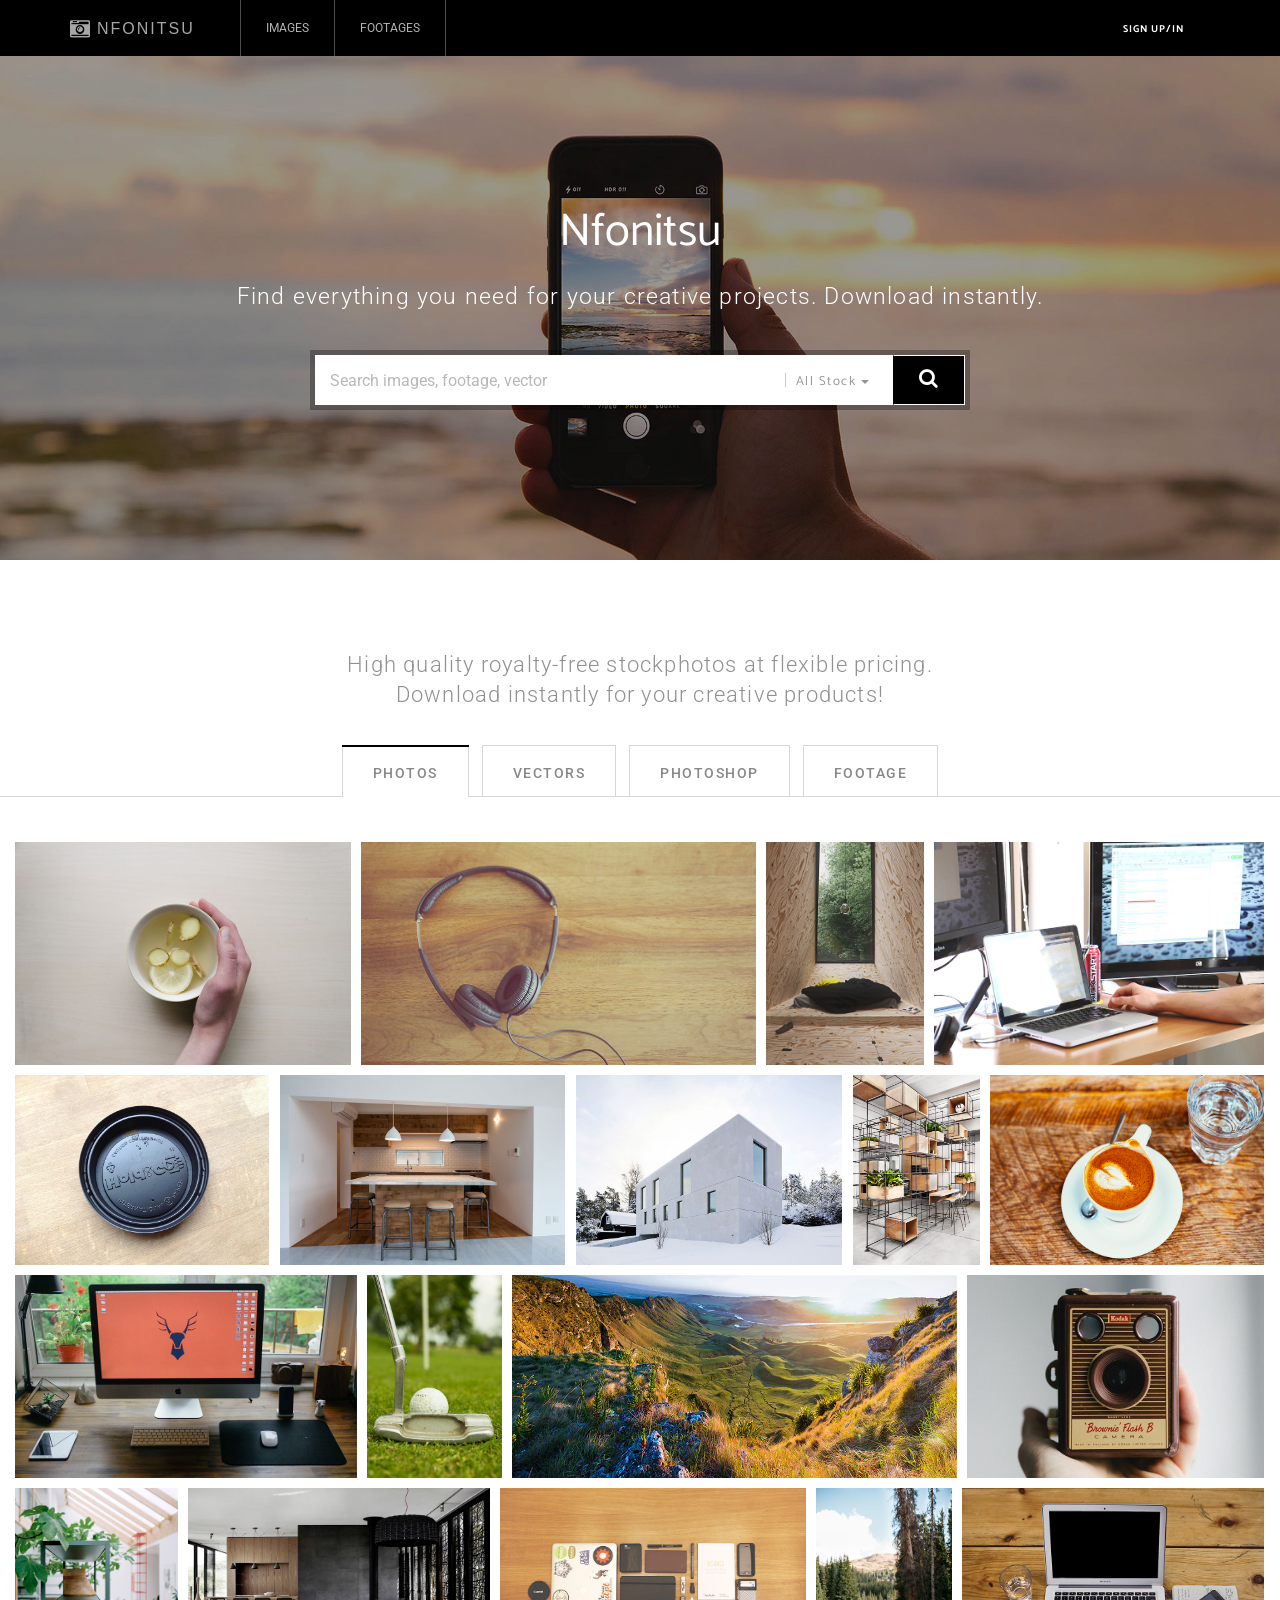
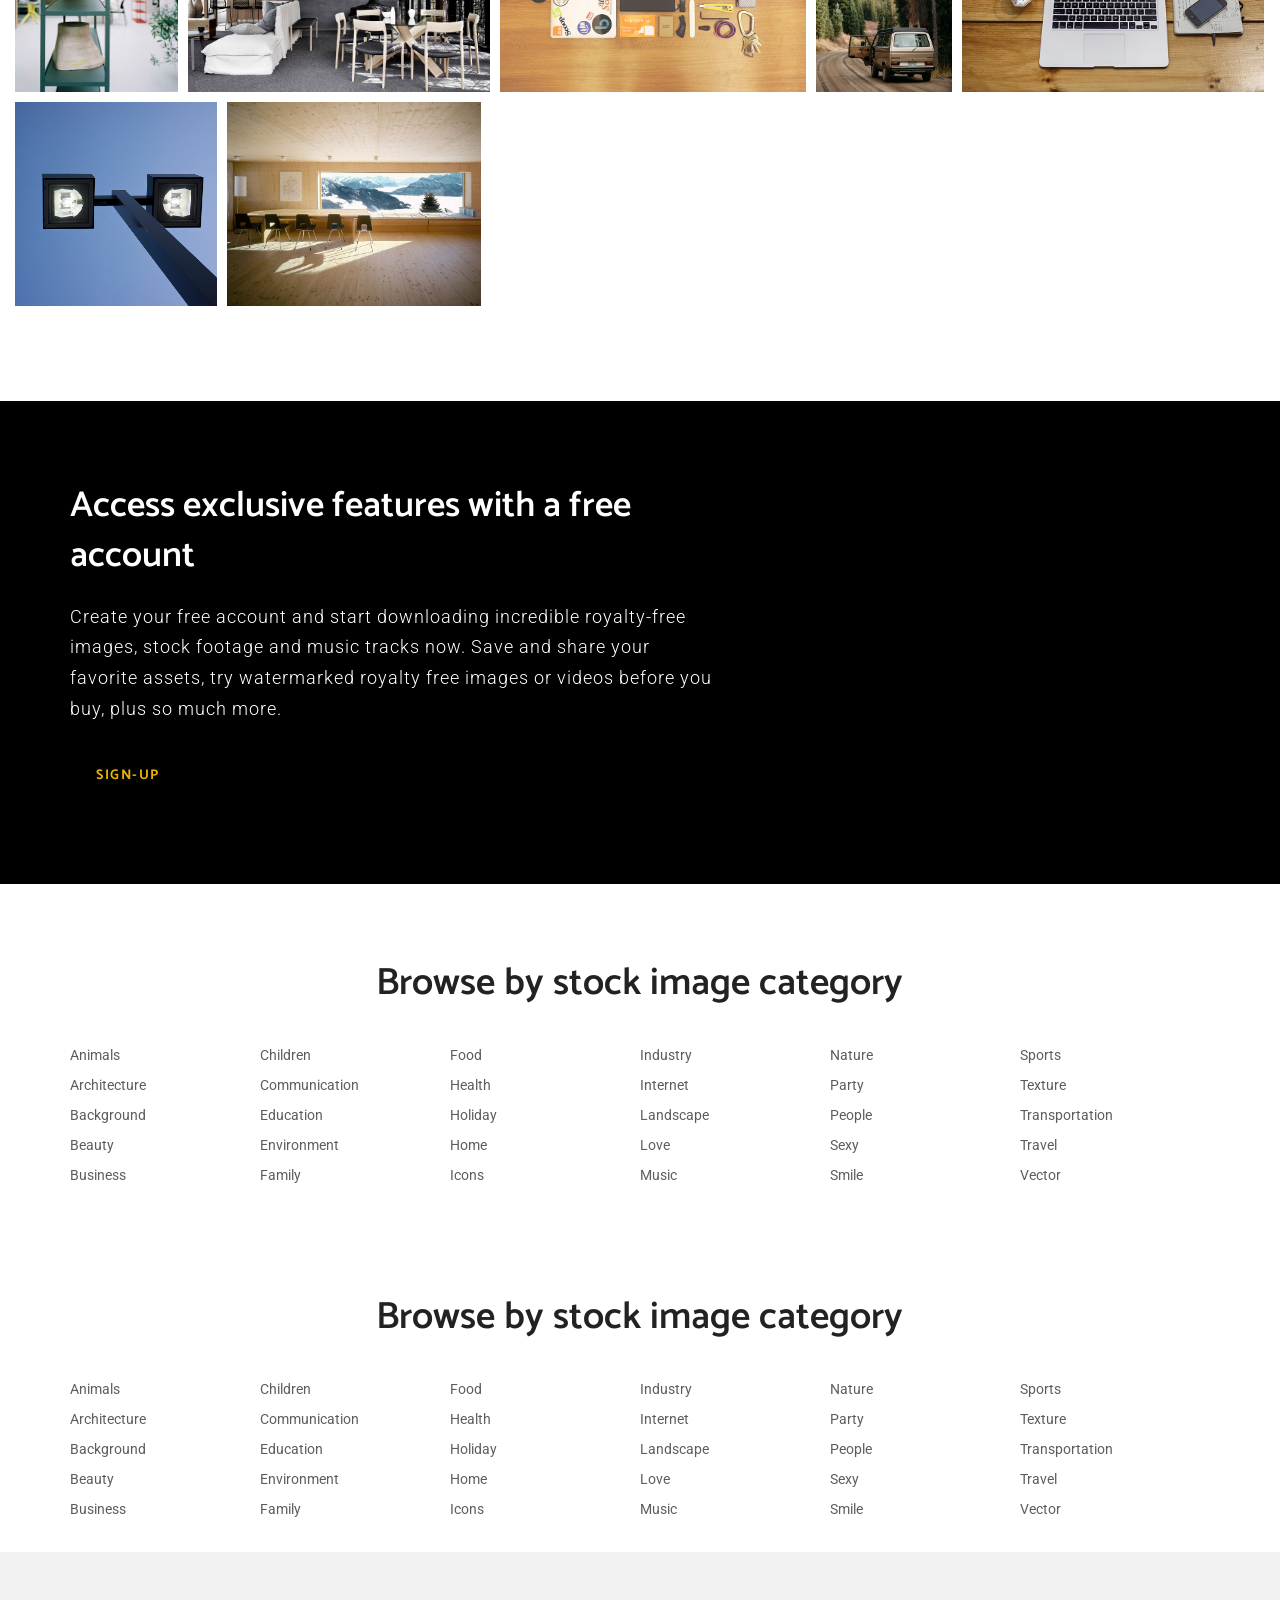
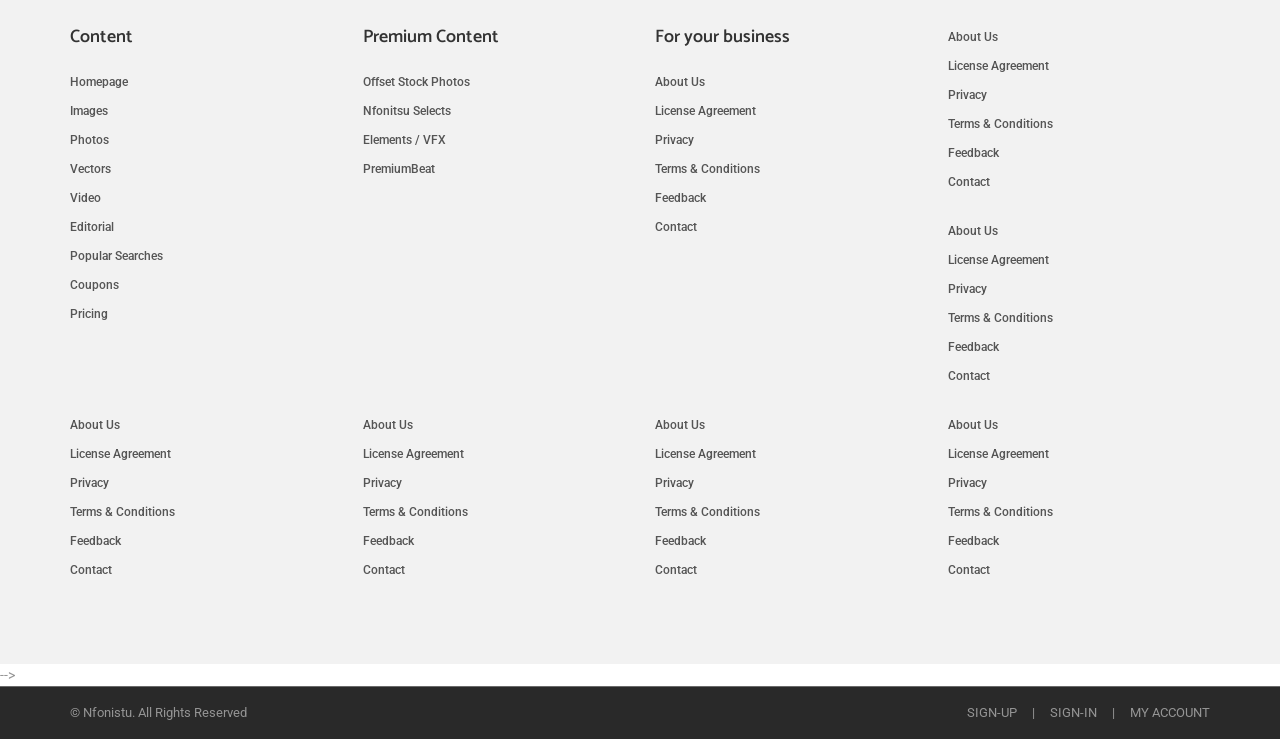
==== index.html @ 2484d57e "First commit" ====
<!DOCTYPE html>
<html lang="en">
  <head>
    <meta charset="utf-8" />
    <meta http-equiv="X-UA-Compatible" content="IE=edge" />
    <meta name="viewport" content="width=device-width, initial-scale=1" />

    <!-- Title Of Site -->
    <title>Nfonitsu</title>
    <meta
      name="description"
      content="HTML Responsive Landing Page Template for Stock Photo Online Based on Twitter Bootstrap 3.x.x"
    />
    <meta
      name="keywords"
      content="microstock, photo, stockphoto, photography, footage, vector, free photo, free image, photostock"
    />
    <meta name="author" content="crenoveative" />
    <meta
      name="viewport"
      content="width=device-width, initial-scale=1, maximum-scale=1"
    />

    <!-- CSS Plugins -->
    <link
      rel="stylesheet"
      type="text/css"
      href="bootstrap/css/bootstrap.min.css"
      media="screen"
    />
    <link href="css/animate.css" rel="stylesheet" />
    <link href="css/main.css" rel="stylesheet" />
    <link href="css/component.css" rel="stylesheet" />

    <!-- CSS Font Icons -->
    <link
      rel="stylesheet"
      href="icons/open-iconic/font/css/open-iconic-bootstrap.css"
    />
    <link rel="stylesheet" href="icons/font-awesome/css/font-awesome.min.css" />
    <link
      rel="stylesheet"
      href="icons/pe-icon-7-stroke/css/pe-icon-7-stroke.css"
    />
    <link rel="stylesheet" href="icons/ionicons/css/ionicons.css" />

    <!-- CSS Custom -->
    <link href="css/style.css" rel="stylesheet" />

    <!-- Add your own style -->
    <link href="css/your-style.css" rel="stylesheet" />
  </head>

  <body>
    <!-- BEGIN # MODAL LOGIN -->
    <div
      class="modal fade modal-login modal-border-transparent"
      id="loginModal"
      tabindex="-1"
      role="dialog"
      aria-hidden="true"
    >
      <div class="modal-dialog">
        <div class="modal-content">
          <button
            type="button"
            class="btn btn-close close"
            data-dismiss="modal"
            aria-label="Close"
          >
            <span class="glyphicon glyphicon-remove" aria-hidden="true"></span>
          </button>

          <div class="clear"></div>

          <!-- Begin # DIV Form -->
          <div id="modal-login-form-wrapper">
            <!-- Begin # Login Form -->
            <form id="login-form">
              <div class="modal-body pb-5">
                <h4>Sign-in</h4>

                <button class="btn btn-facebook btn-block">
                  Sign-in with Facebook
                </button>

                <div class="modal-seperator">
                  <span>or</span>
                </div>

                <div class="form-group">
                  <input
                    id="login_username"
                    class="form-control"
                    placeholder="username"
                    type="text"
                  />
                </div>
                <div class="form-group">
                  <input
                    id="login_password"
                    class="form-control"
                    placeholder="password"
                    type="password"
                  />
                </div>

                <div class="form-group mt-10 mb-10">
                  <div class="row gap-5">
                    <div class="col-xs-6 col-sm-6 col-md-6">
                      <div class="checkbox-block fa-checkbox">
                        <input
                          id="remember_me_checkbox"
                          name="remember_me_checkbox"
                          class="checkbox"
                          value="First Choice"
                          type="checkbox"
                        />
                        <label class="" for="remember_me_checkbox"
                          >remember</label
                        >
                      </div>
                    </div>
                    <div class="col-xs-6 col-sm-6 col-md-6 text-right mt-5">
                      <button
                        id="login_lost_btn"
                        type="button"
                        class="btn btn-link"
                      >
                        forgot pass?
                      </button>
                    </div>
                  </div>
                </div>
              </div>

              <div class="modal-footer">
                <div class="row gap-10">
                  <div class="col-xs-6 col-sm-6 mb-10">
                    <button
                      type="submit"
                      class="btn btn-primary btn-sm btn-block"
                    >
                      Sign-in
                    </button>
                  </div>
                  <div class="col-xs-6 col-sm-6 mb-10">
                    <button
                      type="submit"
                      class="btn btn-main btn-sm btn-block btn-inverse"
                      data-dismiss="modal"
                      aria-label="Close"
                    >
                      Cancel
                    </button>
                  </div>
                </div>
                <div class="text-left">
                  No account?
                  <button
                    id="login_register_btn"
                    type="button"
                    class="btn btn-link"
                  >
                    Register
                  </button>
                </div>
              </div>
            </form>
            <!-- End # Login Form -->

            <!-- Begin | Lost Password Form -->
            <form id="lost-form" style="display: none">
              <div class="modal-body pb-5">
                <h4>Forgot password</h4>

                <div class="form-group">
                  <input
                    id="lost_email"
                    class="form-control"
                    type="text"
                    placeholder="Enter Your Email"
                  />
                </div>

                <div class="text-center mt-10 mb-10">
                  <button
                    id="lost_login_btn"
                    type="button"
                    class="btn btn-link"
                  >
                    Sign-in
                  </button>
                  or
                  <button
                    id="lost_register_btn"
                    type="button"
                    class="btn btn-link"
                  >
                    Register
                  </button>
                </div>
              </div>

              <div class="modal-footer mt-10">
                <div class="row gap-10">
                  <div class="col-xs-6 col-sm-6">
                    <button
                      type="submit"
                      class="btn btn-primary btn-sm btn-block"
                    >
                      Submit
                    </button>
                  </div>
                  <div class="col-xs-6 col-sm-6">
                    <button
                      type="submit"
                      class="btn btn-main btn-sm btn-inverse btn-block"
                      data-dismiss="modal"
                      aria-label="Close"
                    >
                      Cancel
                    </button>
                  </div>
                </div>
              </div>
            </form>
            <!-- End | Lost Password Form -->

            <!-- Begin | Register Form -->
            <form id="register-form" style="display: none">
              <div class="modal-body pb-5">
                <h4>Register</h4>

                <button class="btn btn-facebook btn-block">
                  Register with Facebook
                </button>

                <div class="modal-seperator">
                  <span>or</span>
                </div>

                <div class="form-group">
                  <input
                    id="register_username"
                    class="form-control"
                    type="text"
                    placeholder="Username"
                  />
                </div>

                <div class="form-group">
                  <input
                    id="register_email"
                    class="form-control"
                    type="email"
                    placeholder="Email"
                  />
                </div>

                <div class="form-group">
                  <input
                    id="register_password"
                    class="form-control"
                    type="password"
                    placeholder="Password"
                  />
                </div>

                <div class="form-group">
                  <input
                    id="register_password_confirm"
                    class="form-control"
                    type="password"
                    placeholder="Confirm Password"
                  />
                </div>

                <div class="clear mb-10"></div>
              </div>

              <div class="modal-footer mt-10">
                <div class="row gap-10">
                  <div class="col-xs-6 col-sm-6 mb-10">
                    <button
                      type="submit"
                      class="btn btn-primary btn-sm btn-block"
                    >
                      Register
                    </button>
                  </div>
                  <div class="col-xs-6 col-sm-6 mb-10">
                    <button
                      type="submit"
                      class="btn btn-main btn-sm btn-inverse btn-block"
                      data-dismiss="modal"
                      aria-label="Close"
                    >
                      Cancel
                    </button>
                  </div>
                </div>

                <div class="text-left">
                  Already have account?
                  <button
                    id="register_login_btn"
                    type="button"
                    class="btn btn-link"
                  >
                    Sign-in
                  </button>
                </div>
              </div>
            </form>
            <!-- End | Register Form -->
          </div>
          <!-- End # DIV Form -->
        </div>
      </div>
    </div>
    <!-- END # MODAL LOGIN -->

    <!-- start Container Wrapper -->
    <div class="wrapper container-wrapper">
      <!-- start Header -->
      <header id="header">
        <!-- start Navbar (Menu) -->
        <nav
          class="navbar navbar-default navbar-fixed-top navbar-sticky-function"
        >
          <div class="container">
            <div class="navbar-header">
              <a class="navbar-brand" href="index.html"
                ><i class="fa fa-camera-retro"></i> NFONITSU</a
              >
            </div>

            <div
              id="navbar"
              class="collapse navbar-collapse navbar-arrow pull-left"
            >
              <ul class="nav navbar-nav" id="responsive-menu">
                <li>
								<a href="index.html">Images</a>
								<ul style="display: none;">
									<li><a href="#">Images Home</a></li>
									<li><a href="#">Curated Images</a></li>
									<li><a href="#">Photos</a></li>
									<li><a href="#">Vectors</a></li>
									<li><a href="#">Offset Images</a></li>
									<li><a href="#">Categories</a></li>
								</ul>
							</li>
                <li>
								<a href="#">Footages</a>
								<ul style="display: none;">
									<li><a href="#">Footages Home</a></li>
									<li><a href="#">Curated collections</a></li>
									<li><a href="#">Nfonitsu Select</a></li>
									<li><a href="#">Nfonitsu Elements</a></li>
									<li><a href="#">Categories</a></li>
								</ul>
							</li>
              
      
                
              </ul>
            </div>
            <!--/.nav-collapse -->

            <div class="pull-right">
              <div class="navbar-mini">
                <ul class="clearfix">
                  <li class="dropdown visible-xs">
                    <a
                      id="currncy-language-dropdown"
                      class="dropdown-toggle"
                      data-toggle="dropdown"
                      role="button"
                      aria-haspopup="true"
                      aria-expanded="false"
                    >
                      <i class="fa fa-cog"></i>
                    </a>
                    <ul
                      class="dropdown-menu"
                      aria-labelledby="language-dropdown"
                    >
                      <li>
                        <a href="#"><i class="ion-social-usd"></i> Dollar</a>
                      </li>
                      <li>
                        <a href="#"><i class="ion-social-euro"></i> Europe</a>
                      </li>
                      <li>
                        <a href="#"><i class="ion-social-yen"></i> Yen</a>
                      </li>
                      <li class="divider"></li>
                      <li><a href="#">English</a></li>
                      <li><a href="#">France</a></li>
                      <li><a href="#">Japanese</a></li>
                    </ul>
                  </li>
                  <li class="user-action">
                    <a data-toggle="modal" href="#loginModal" class="btn"
                      >Sign up/in</a
                    >
                  </li>
                </ul>
              </div>
            </div>
          </div>

          <div id="slicknav-mobile"></div>
        </nav>
        <!-- end Navbar (Menu) -->
      </header>
      <!-- end Header -->

      <!-- start Main Wrapper -->
      <div class="main-wrapper">
        <!-- start hero-header -->
        <div
          class="hero"
          style="background-image: url('images/hero-header/01.jpg')"
        >
          <div class="container">
            <div class="row gap-0">
              <div class="col-md-10 col-md-offset-1">
                <div class="section-title-special">
                  <h1>Nfonitsu</h1>
                  <p class="p-title">
                    Find everything you need for your creative projects.
                    Download instantly.
                  </p>
                </div>
              </div>

              <div class="col-md-8 col-md-offset-2">
                <div class="input-group-search-form-wrapper size-lg">
                  <div class="input-group bg-change-focus-addclass">
                    <input
                      type="text"
                      class="form-control"
                      placeholder="Search images, footage, vector"
                    />

                    <div class="input-group-btn dropdown-select">
                      <div class="dropdown dropdown-select">
                        <button
                          class="btn dropdown-toggle"
                          type="button"
                          id="mainSearchDropdown"
                          data-toggle="dropdown"
                          aria-expanded="true"
                        >
                          All Stock
                          <span class="caret"></span>
                        </button>
                        <ul
                          class="dropdown-menu"
                          role="menu"
                          aria-labelledby="mainSearchDropdown"
                        >
                          <li role="presentation">
                            <a
                              role="menuitem"
                              tabindex="-1"
                              href="javascript:void(0)"
                              >All Stock</a
                            >
                          </li>
                          <li role="presentation">
                            <a
                              role="menuitem"
                              tabindex="-1"
                              href="javascript:void(0)"
                              >Photos</a
                            >
                          </li>
                          <li role="presentation">
                            <a
                              role="menuitem"
                              tabindex="-1"
                              href="javascript:void(0)"
                              >Illustrations</a
                            >
                          </li>
                          <li role="presentation">
                            <a
                              role="menuitem"
                              tabindex="-1"
                              href="javascript:void(0)"
                              >Vector</a
                            >
                          </li>
                          <li role="presentation">
                            <a
                              role="menuitem"
                              tabindex="-1"
                              href="javascript:void(0)"
                              >Photoshop</a
                            >
                          </li>
                          <li role="presentation">
                            <a
                              role="menuitem"
                              tabindex="-1"
                              href="javascript:void(0)"
                              >Footage</a
                            >
                          </li>
                          <li role="presentation">
                            <a
                              role="menuitem"
                              tabindex="-1"
                              href="javascript:void(0)"
                              >Contributor</a
                            >
                          </li>
                        </ul>
                      </div>
                    </div>
                    <!-- /btn-group -->

                    <div class="input-group-btn hidden-xss">
                      <button class="btn btn-primary">
                        <i class="fa fa-search"></i>
                      </button>
                    </div>
                  </div>
                  <!-- /input-group -->

                  <button class="btn btn-primary btn-block bt visible-xss">
                    Search Image
                  </button>
                </div>
              </div>
            </div>
          </div>
        </div>
        <!-- end hero-header -->

        <div class="content-wrapper">
          <div class="section">
            <div class="container">
              <div class="row gap-">
                <div class="col-md-10 col-md-offset-1">
                  <div class="section-title-special mb-30">
                    <p>
                      High quality royalty-free stockphotos at flexible
                      pricing.<br />Download instantly for your creative
                      products!
                    </p>
                  </div>
                </div>
              </div>
            </div>

            <div class="tab-style-02-wrapper">
              <ul class="tab-nav">
                <li class="active">
                  <a href="#stock-tab-01" data-toggle="tab">Photos</a>
                </li>
                <li><a href="#stock-tab-02" data-toggle="tab">Vectors</a></li>
                <li><a href="#stock-tab-03" data-toggle="tab">Photoshop</a></li>
                <li><a href="#stock-tab-04" data-toggle="tab">Footage</a></li>
              </ul>

              <div class="clear"></div>

              <div class="tab-content">
                <div class="tab-pane fade in active" id="stock-tab-01">
                  <div class="container-full">
                    <div class="flex-images flex-image category-item-wrapper">
                      <div class="item" data-w="800" data-h="530">
                        <a href="#">
                          <img src="images/grid/01.jpg" alt="image" />
                        </a>
                        <div class="category-item-caption">
                          <div class="row gap-0">
                            <div class="col-xs-4 col-sm-4">
                              <a
                                href="#"
                                data-toggle="tooltip"
                                data-placement="top"
                                title="Purchase"
                                ><i class="fa fa-shopping-cart"></i
                              ></a>
                            </div>
                            <div class="col-xs-4 col-sm-4">
                              <a
                                href="#"
                                data-toggle="tooltip"
                                data-placement="top"
                                title="Preview"
                                ><i class="fa fa-download"></i
                              ></a>
                            </div>
                            <div class="col-xs-4 col-sm-4">
                              <a
                                href="#"
                                data-toggle="tooltip"
                                data-placement="top"
                                title="Find similar"
                                ><i class="fa fa-search"></i
                              ></a>
                            </div>
                          </div>
                        </div>
                      </div>
                      <div class="item" data-w="800" data-h="451">
                        <a href="#">
                          <img src="images/grid/02.jpg" alt="image" />
                        </a>
                        <div class="category-item-caption">
                          <div class="row gap-0">
                            <div class="col-xs-4 col-sm-4">
                              <a
                                href="#"
                                data-toggle="tooltip"
                                data-placement="top"
                                title="Purchase"
                                ><i class="fa fa-shopping-cart"></i
                              ></a>
                            </div>
                            <div class="col-xs-4 col-sm-4">
                              <a
                                href="#"
                                data-toggle="tooltip"
                                data-placement="top"
                                title="Preview"
                                ><i class="fa fa-download"></i
                              ></a>
                            </div>
                            <div class="col-xs-4 col-sm-4">
                              <a
                                href="#"
                                data-toggle="tooltip"
                                data-placement="top"
                                title="Find similar"
                                ><i class="fa fa-search"></i
                              ></a>
                            </div>
                          </div>
                        </div>
                      </div>
                      <div class="item" data-w="800" data-h="1131">
                        <a href="#">
                          <img src="images/grid/03.jpg" alt="image" />
                        </a>
                        <div class="category-item-caption">
                          <div class="row gap-0">
                            <div class="col-xs-4 col-sm-4">
                              <a
                                href="#"
                                data-toggle="tooltip"
                                data-placement="top"
                                title="Purchase"
                                ><i class="fa fa-shopping-cart"></i
                              ></a>
                            </div>
                            <div class="col-xs-4 col-sm-4">
                              <a
                                href="#"
                                data-toggle="tooltip"
                                data-placement="top"
                                title="Preview"
                                ><i class="fa fa-download"></i
                              ></a>
                            </div>
                            <div class="col-xs-4 col-sm-4">
                              <a
                                href="#"
                                data-toggle="tooltip"
                                data-placement="top"
                                title="Find similar"
                                ><i class="fa fa-search"></i
                              ></a>
                            </div>
                          </div>
                        </div>
                      </div>
                      <div class="item" data-w="800" data-h="533">
                        <a href="#">
                          <img src="images/grid/04.jpg" alt="image" />
                        </a>
                        <div class="category-item-caption">
                          <div class="row gap-0">
                            <div class="col-xs-4 col-sm-4">
                              <a
                                href="#"
                                data-toggle="tooltip"
                                data-placement="top"
                                title="Purchase"
                                ><i class="fa fa-shopping-cart"></i
                              ></a>
                            </div>
                            <div class="col-xs-4 col-sm-4">
                              <a
                                href="#"
                                data-toggle="tooltip"
                                data-placement="top"
                                title="Preview"
                                ><i class="fa fa-download"></i
                              ></a>
                            </div>
                            <div class="col-xs-4 col-sm-4">
                              <a
                                href="#"
                                data-toggle="tooltip"
                                data-placement="top"
                                title="Find similar"
                                ><i class="fa fa-search"></i
                              ></a>
                            </div>
                          </div>
                        </div>
                      </div>
                      <div class="item" data-w="800" data-h="598">
                        <a href="#">
                          <img src="images/grid/05.jpg" alt="image" />
                        </a>
                        <div class="category-item-caption">
                          <div class="row gap-0">
                            <div class="col-xs-4 col-sm-4">
                              <a
                                href="#"
                                data-toggle="tooltip"
                                data-placement="top"
                                title="Purchase"
                                ><i class="fa fa-shopping-cart"></i
                              ></a>
                            </div>
                            <div class="col-xs-4 col-sm-4">
                              <a
                                href="#"
                                data-toggle="tooltip"
                                data-placement="top"
                                title="Preview"
                                ><i class="fa fa-download"></i
                              ></a>
                            </div>
                            <div class="col-xs-4 col-sm-4">
                              <a
                                href="#"
                                data-toggle="tooltip"
                                data-placement="top"
                                title="Find similar"
                                ><i class="fa fa-search"></i
                              ></a>
                            </div>
                          </div>
                        </div>
                      </div>
                      <div class="item" data-w="800" data-h="533">
                        <a href="#">
                          <img src="images/grid/06.jpg" alt="image" />
                        </a>
                        <div class="category-item-caption">
                          <div class="row gap-0">
                            <div class="col-xs-4 col-sm-4">
                              <a
                                href="#"
                                data-toggle="tooltip"
                                data-placement="top"
                                title="Purchase"
                                ><i class="fa fa-shopping-cart"></i
                              ></a>
                            </div>
                            <div class="col-xs-4 col-sm-4">
                              <a
                                href="#"
                                data-toggle="tooltip"
                                data-placement="top"
                                title="Preview"
                                ><i class="fa fa-download"></i
                              ></a>
                            </div>
                            <div class="col-xs-4 col-sm-4">
                              <a
                                href="#"
                                data-toggle="tooltip"
                                data-placement="top"
                                title="Find similar"
                                ><i class="fa fa-search"></i
                              ></a>
                            </div>
                          </div>
                        </div>
                      </div>
                      <div class="item" data-w="800" data-h="571">
                        <a href="#">
                          <img src="images/grid/07.jpg" alt="image" />
                        </a>
                        <div class="category-item-caption">
                          <div class="row gap-0">
                            <div class="col-xs-4 col-sm-4">
                              <a
                                href="#"
                                data-toggle="tooltip"
                                data-placement="top"
                                title="Purchase"
                                ><i class="fa fa-shopping-cart"></i
                              ></a>
                            </div>
                            <div class="col-xs-4 col-sm-4">
                              <a
                                href="#"
                                data-toggle="tooltip"
                                data-placement="top"
                                title="Preview"
                                ><i class="fa fa-download"></i
                              ></a>
                            </div>
                            <div class="col-xs-4 col-sm-4">
                              <a
                                href="#"
                                data-toggle="tooltip"
                                data-placement="top"
                                title="Find similar"
                                ><i class="fa fa-search"></i
                              ></a>
                            </div>
                          </div>
                        </div>
                      </div>
                      <div class="item" data-w="468" data-h="701">
                        <a href="#">
                          <img src="images/grid/08.jpg" alt="image" />
                        </a>
                        <div class="category-item-caption">
                          <div class="row gap-0">
                            <div class="col-xs-4 col-sm-4">
                              <a
                                href="#"
                                data-toggle="tooltip"
                                data-placement="top"
                                title="Purchase"
                                ><i class="fa fa-shopping-cart"></i
                              ></a>
                            </div>
                            <div class="col-xs-4 col-sm-4">
                              <a
                                href="#"
                                data-toggle="tooltip"
                                data-placement="top"
                                title="Preview"
                                ><i class="fa fa-download"></i
                              ></a>
                            </div>
                            <div class="col-xs-4 col-sm-4">
                              <a
                                href="#"
                                data-toggle="tooltip"
                                data-placement="top"
                                title="Find similar"
                                ><i class="fa fa-search"></i
                              ></a>
                            </div>
                          </div>
                        </div>
                      </div>
                      <div class="item" data-w="800" data-h="530">
                        <a href="#">
                          <img src="images/grid/09.jpg" alt="image" />
                        </a>
                        <div class="category-item-caption">
                          <div class="row gap-0">
                            <div class="col-xs-4 col-sm-4">
                              <a
                                href="#"
                                data-toggle="tooltip"
                                data-placement="top"
                                title="Purchase"
                                ><i class="fa fa-shopping-cart"></i
                              ></a>
                            </div>
                            <div class="col-xs-4 col-sm-4">
                              <a
                                href="#"
                                data-toggle="tooltip"
                                data-placement="top"
                                title="Preview"
                                ><i class="fa fa-download"></i
                              ></a>
                            </div>
                            <div class="col-xs-4 col-sm-4">
                              <a
                                href="#"
                                data-toggle="tooltip"
                                data-placement="top"
                                title="Find similar"
                                ><i class="fa fa-search"></i
                              ></a>
                            </div>
                          </div>
                        </div>
                      </div>
                      <div class="item" data-w="800" data-h="474">
                        <a href="#">
                          <img src="images/grid/10.jpg" alt="image" />
                        </a>
                        <div class="category-item-caption">
                          <div class="row gap-0">
                            <div class="col-xs-4 col-sm-4">
                              <a
                                href="#"
                                data-toggle="tooltip"
                                data-placement="top"
                                title="Purchase"
                                ><i class="fa fa-shopping-cart"></i
                              ></a>
                            </div>
                            <div class="col-xs-4 col-sm-4">
                              <a
                                href="#"
                                data-toggle="tooltip"
                                data-placement="top"
                                title="Preview"
                                ><i class="fa fa-download"></i
                              ></a>
                            </div>
                            <div class="col-xs-4 col-sm-4">
                              <a
                                href="#"
                                data-toggle="tooltip"
                                data-placement="top"
                                title="Find similar"
                                ><i class="fa fa-search"></i
                              ></a>
                            </div>
                          </div>
                        </div>
                      </div>
                      <div class="item" data-w="800" data-h="1202">
                        <a href="#">
                          <img src="images/grid/11.jpg" alt="image" />
                        </a>
                        <div class="category-item-caption">
                          <div class="row gap-0">
                            <div class="col-xs-4 col-sm-4">
                              <a
                                href="#"
                                data-toggle="tooltip"
                                data-placement="top"
                                title="Purchase"
                                ><i class="fa fa-shopping-cart"></i
                              ></a>
                            </div>
                            <div class="col-xs-4 col-sm-4">
                              <a
                                href="#"
                                data-toggle="tooltip"
                                data-placement="top"
                                title="Preview"
                                ><i class="fa fa-download"></i
                              ></a>
                            </div>
                            <div class="col-xs-4 col-sm-4">
                              <a
                                href="#"
                                data-toggle="tooltip"
                                data-placement="top"
                                title="Find similar"
                                ><i class="fa fa-search"></i
                              ></a>
                            </div>
                          </div>
                        </div>
                      </div>
                      <div class="item" data-w="800" data-h="364">
                        <a href="#">
                          <img src="images/grid/12.jpg" alt="image" />
                        </a>
                        <div class="category-item-caption">
                          <div class="row gap-0">
                            <div class="col-xs-4 col-sm-4">
                              <a
                                href="#"
                                data-toggle="tooltip"
                                data-placement="top"
                                title="Purchase"
                                ><i class="fa fa-shopping-cart"></i
                              ></a>
                            </div>
                            <div class="col-xs-4 col-sm-4">
                              <a
                                href="#"
                                data-toggle="tooltip"
                                data-placement="top"
                                title="Preview"
                                ><i class="fa fa-download"></i
                              ></a>
                            </div>
                            <div class="col-xs-4 col-sm-4">
                              <a
                                href="#"
                                data-toggle="tooltip"
                                data-placement="top"
                                title="Find similar"
                                ><i class="fa fa-search"></i
                              ></a>
                            </div>
                          </div>
                        </div>
                      </div>
                      <div class="item" data-w="800" data-h="533">
                        <a href="#">
                          <img src="images/grid/13.jpg" alt="image" />
                        </a>
                        <div class="category-item-caption">
                          <div class="row gap-0">
                            <div class="col-xs-4 col-sm-4">
                              <a
                                href="#"
                                data-toggle="tooltip"
                                data-placement="top"
                                title="Purchase"
                                ><i class="fa fa-shopping-cart"></i
                              ></a>
                            </div>
                            <div class="col-xs-4 col-sm-4">
                              <a
                                href="#"
                                data-toggle="tooltip"
                                data-placement="top"
                                title="Preview"
                                ><i class="fa fa-download"></i
                              ></a>
                            </div>
                            <div class="col-xs-4 col-sm-4">
                              <a
                                href="#"
                                data-toggle="tooltip"
                                data-placement="top"
                                title="Find similar"
                                ><i class="fa fa-search"></i
                              ></a>
                            </div>
                          </div>
                        </div>
                      </div>
                      <div class="item" data-w="800" data-h="1000">
                        <a href="#">
                          <img src="images/grid/14.jpg" alt="image" />
                        </a>
                        <div class="category-item-caption">
                          <div class="row gap-0">
                            <div class="col-xs-4 col-sm-4">
                              <a
                                href="#"
                                data-toggle="tooltip"
                                data-placement="top"
                                title="Purchase"
                                ><i class="fa fa-shopping-cart"></i
                              ></a>
                            </div>
                            <div class="col-xs-4 col-sm-4">
                              <a
                                href="#"
                                data-toggle="tooltip"
                                data-placement="top"
                                title="Preview"
                                ><i class="fa fa-download"></i
                              ></a>
                            </div>
                            <div class="col-xs-4 col-sm-4">
                              <a
                                href="#"
                                data-toggle="tooltip"
                                data-placement="top"
                                title="Find similar"
                                ><i class="fa fa-search"></i
                              ></a>
                            </div>
                          </div>
                        </div>
                      </div>
                      <div class="item" data-w="800" data-h="539">
                        <a href="#">
                          <img src="images/grid/15.jpg" alt="image" />
                        </a>
                        <div class="category-item-caption">
                          <div class="row gap-0">
                            <div class="col-xs-4 col-sm-4">
                              <a
                                href="#"
                                data-toggle="tooltip"
                                data-placement="top"
                                title="Purchase"
                                ><i class="fa fa-shopping-cart"></i
                              ></a>
                            </div>
                            <div class="col-xs-4 col-sm-4">
                              <a
                                href="#"
                                data-toggle="tooltip"
                                data-placement="top"
                                title="Preview"
                                ><i class="fa fa-download"></i
                              ></a>
                            </div>
                            <div class="col-xs-4 col-sm-4">
                              <a
                                href="#"
                                data-toggle="tooltip"
                                data-placement="top"
                                title="Find similar"
                                ><i class="fa fa-search"></i
                              ></a>
                            </div>
                          </div>
                        </div>
                      </div>
                      <div class="item" data-w="800" data-h="533">
                        <a href="#">
                          <img src="images/grid/16.jpg" alt="image" />
                        </a>
                        <div class="category-item-caption">
                          <div class="row gap-0">
                            <div class="col-xs-4 col-sm-4">
                              <a
                                href="#"
                                data-toggle="tooltip"
                                data-placement="top"
                                title="Purchase"
                                ><i class="fa fa-shopping-cart"></i
                              ></a>
                            </div>
                            <div class="col-xs-4 col-sm-4">
                              <a
                                href="#"
                                data-toggle="tooltip"
                                data-placement="top"
                                title="Preview"
                                ><i class="fa fa-download"></i
                              ></a>
                            </div>
                            <div class="col-xs-4 col-sm-4">
                              <a
                                href="#"
                                data-toggle="tooltip"
                                data-placement="top"
                                title="Find similar"
                                ><i class="fa fa-search"></i
                              ></a>
                            </div>
                          </div>
                        </div>
                      </div>
                      <div class="item" data-w="800" data-h="1200">
                        <a href="#">
                          <img src="images/grid/17.jpg" alt="image" />
                        </a>
                        <div class="category-item-caption">
                          <div class="row gap-0">
                            <div class="col-xs-4 col-sm-4">
                              <a
                                href="#"
                                data-toggle="tooltip"
                                data-placement="top"
                                title="Purchase"
                                ><i class="fa fa-shopping-cart"></i
                              ></a>
                            </div>
                            <div class="col-xs-4 col-sm-4">
                              <a
                                href="#"
                                data-toggle="tooltip"
                                data-placement="top"
                                title="Preview"
                                ><i class="fa fa-download"></i
                              ></a>
                            </div>
                            <div class="col-xs-4 col-sm-4">
                              <a
                                href="#"
                                data-toggle="tooltip"
                                data-placement="top"
                                title="Find similar"
                                ><i class="fa fa-search"></i
                              ></a>
                            </div>
                          </div>
                        </div>
                      </div>
                      <div class="item" data-w="800" data-h="523">
                        <a href="#">
                          <img src="images/grid/18.jpg" alt="image" />
                        </a>
                        <div class="category-item-caption">
                          <div class="row gap-0">
                            <div class="col-xs-4 col-sm-4">
                              <a
                                href="#"
                                data-toggle="tooltip"
                                data-placement="top"
                                title="Purchase"
                                ><i class="fa fa-shopping-cart"></i
                              ></a>
                            </div>
                            <div class="col-xs-4 col-sm-4">
                              <a
                                href="#"
                                data-toggle="tooltip"
                                data-placement="top"
                                title="Preview"
                                ><i class="fa fa-download"></i
                              ></a>
                            </div>
                            <div class="col-xs-4 col-sm-4">
                              <a
                                href="#"
                                data-toggle="tooltip"
                                data-placement="top"
                                title="Find similar"
                                ><i class="fa fa-search"></i
                              ></a>
                            </div>
                          </div>
                        </div>
                      </div>
                      <div class="item" data-w="800" data-h="802">
                        <a href="#">
                          <img src="images/grid/19.jpg" alt="image" />
                        </a>
                        <div class="category-item-caption">
                          <div class="row gap-0">
                            <div class="col-xs-4 col-sm-4">
                              <a
                                href="#"
                                data-toggle="tooltip"
                                data-placement="top"
                                title="Purchase"
                                ><i class="fa fa-shopping-cart"></i
                              ></a>
                            </div>
                            <div class="col-xs-4 col-sm-4">
                              <a
                                href="#"
                                data-toggle="tooltip"
                                data-placement="top"
                                title="Preview"
                                ><i class="fa fa-download"></i
                              ></a>
                            </div>
                            <div class="col-xs-4 col-sm-4">
                              <a
                                href="#"
                                data-toggle="tooltip"
                                data-placement="top"
                                title="Find similar"
                                ><i class="fa fa-search"></i
                              ></a>
                            </div>
                          </div>
                        </div>
                      </div>
                      <div class="item" data-w="800" data-h="640">
                        <a href="#">
                          <img src="images/grid/20.jpg" alt="image" />
                        </a>
                        <div class="category-item-caption">
                          <div class="row gap-0">
                            <div class="col-xs-4 col-sm-4">
                              <a
                                href="#"
                                data-toggle="tooltip"
                                data-placement="top"
                                title="Purchase"
                                ><i class="fa fa-shopping-cart"></i
                              ></a>
                            </div>
                            <div class="col-xs-4 col-sm-4">
                              <a
                                href="#"
                                data-toggle="tooltip"
                                data-placement="top"
                                title="Preview"
                                ><i class="fa fa-download"></i
                              ></a>
                            </div>
                            <div class="col-xs-4 col-sm-4">
                              <a
                                href="#"
                                data-toggle="tooltip"
                                data-placement="top"
                                title="Find similar"
                                ><i class="fa fa-search"></i
                              ></a>
                            </div>
                          </div>
                        </div>
                      </div>
                    </div>
                  </div>
                </div>

                <div class="tab-pane fade" id="stock-tab-02">
                  <div class="container-full">
                    <div
                      class="flex-images flex-image-in-tab category-item-wrapper"
                    >
                      <div class="item" data-w="800" data-h="1202">
                        <a href="#">
                          <img src="images/grid/11.jpg" alt="image" />
                        </a>
                        <div class="category-item-caption">
                          <div class="row gap-0">
                            <div class="col-xs-4 col-sm-4">
                              <a
                                href="#"
                                data-toggle="tooltip"
                                data-placement="top"
                                title="Purchase"
                                ><i class="fa fa-shopping-cart"></i
                              ></a>
                            </div>
                            <div class="col-xs-4 col-sm-4">
                              <a
                                href="#"
                                data-toggle="tooltip"
                                data-placement="top"
                                title="Preview"
                                ><i class="fa fa-download"></i
                              ></a>
                            </div>
                            <div class="col-xs-4 col-sm-4">
                              <a
                                href="#"
                                data-toggle="tooltip"
                                data-placement="top"
                                title="Find similar"
                                ><i class="fa fa-search"></i
                              ></a>
                            </div>
                          </div>
                        </div>
                      </div>
                      <div class="item" data-w="800" data-h="364">
                        <a href="#">
                          <img src="images/grid/12.jpg" alt="image" />
                        </a>
                        <div class="category-item-caption">
                          <div class="row gap-0">
                            <div class="col-xs-4 col-sm-4">
                              <a
                                href="#"
                                data-toggle="tooltip"
                                data-placement="top"
                                title="Purchase"
                                ><i class="fa fa-shopping-cart"></i
                              ></a>
                            </div>
                            <div class="col-xs-4 col-sm-4">
                              <a
                                href="#"
                                data-toggle="tooltip"
                                data-placement="top"
                                title="Preview"
                                ><i class="fa fa-download"></i
                              ></a>
                            </div>
                            <div class="col-xs-4 col-sm-4">
                              <a
                                href="#"
                                data-toggle="tooltip"
                                data-placement="top"
                                title="Find similar"
                                ><i class="fa fa-search"></i
                              ></a>
                            </div>
                          </div>
                        </div>
                      </div>
                      <div class="item" data-w="800" data-h="533">
                        <a href="#">
                          <img src="images/grid/13.jpg" alt="image" />
                        </a>
                        <div class="category-item-caption">
                          <div class="row gap-0">
                            <div class="col-xs-4 col-sm-4">
                              <a
                                href="#"
                                data-toggle="tooltip"
                                data-placement="top"
                                title="Purchase"
                                ><i class="fa fa-shopping-cart"></i
                              ></a>
                            </div>
                            <div class="col-xs-4 col-sm-4">
                              <a
                                href="#"
                                data-toggle="tooltip"
                                data-placement="top"
                                title="Preview"
                                ><i class="fa fa-download"></i
                              ></a>
                            </div>
                            <div class="col-xs-4 col-sm-4">
                              <a
                                href="#"
                                data-toggle="tooltip"
                                data-placement="top"
                                title="Find similar"
                                ><i class="fa fa-search"></i
                              ></a>
                            </div>
                          </div>
                        </div>
                      </div>
                      <div class="item" data-w="800" data-h="1000">
                        <a href="#">
                          <img src="images/grid/14.jpg" alt="image" />
                        </a>
                        <div class="category-item-caption">
                          <div class="row gap-0">
                            <div class="col-xs-4 col-sm-4">
                              <a
                                href="#"
                                data-toggle="tooltip"
                                data-placement="top"
                                title="Purchase"
                                ><i class="fa fa-shopping-cart"></i
                              ></a>
                            </div>
                            <div class="col-xs-4 col-sm-4">
                              <a
                                href="#"
                                data-toggle="tooltip"
                                data-placement="top"
                                title="Preview"
                                ><i class="fa fa-download"></i
                              ></a>
                            </div>
                            <div class="col-xs-4 col-sm-4">
                              <a
                                href="#"
                                data-toggle="tooltip"
                                data-placement="top"
                                title="Find similar"
                                ><i class="fa fa-search"></i
                              ></a>
                            </div>
                          </div>
                        </div>
                      </div>
                      <div class="item" data-w="800" data-h="539">
                        <a href="#">
                          <img src="images/grid/15.jpg" alt="image" />
                        </a>
                        <div class="category-item-caption">
                          <div class="row gap-0">
                            <div class="col-xs-4 col-sm-4">
                              <a
                                href="#"
                                data-toggle="tooltip"
                                data-placement="top"
                                title="Purchase"
                                ><i class="fa fa-shopping-cart"></i
                              ></a>
                            </div>
                            <div class="col-xs-4 col-sm-4">
                              <a
                                href="#"
                                data-toggle="tooltip"
                                data-placement="top"
                                title="Preview"
                                ><i class="fa fa-download"></i
                              ></a>
                            </div>
                            <div class="col-xs-4 col-sm-4">
                              <a
                                href="#"
                                data-toggle="tooltip"
                                data-placement="top"
                                title="Find similar"
                                ><i class="fa fa-search"></i
                              ></a>
                            </div>
                          </div>
                        </div>
                      </div>
                      <div class="item" data-w="800" data-h="533">
                        <a href="#">
                          <img src="images/grid/16.jpg" alt="image" />
                        </a>
                        <div class="category-item-caption">
                          <div class="row gap-0">
                            <div class="col-xs-4 col-sm-4">
                              <a
                                href="#"
                                data-toggle="tooltip"
                                data-placement="top"
                                title="Purchase"
                                ><i class="fa fa-shopping-cart"></i
                              ></a>
                            </div>
                            <div class="col-xs-4 col-sm-4">
                              <a
                                href="#"
                                data-toggle="tooltip"
                                data-placement="top"
                                title="Preview"
                                ><i class="fa fa-download"></i
                              ></a>
                            </div>
                            <div class="col-xs-4 col-sm-4">
                              <a
                                href="#"
                                data-toggle="tooltip"
                                data-placement="top"
                                title="Find similar"
                                ><i class="fa fa-search"></i
                              ></a>
                            </div>
                          </div>
                        </div>
                      </div>
                      <div class="item" data-w="800" data-h="1200">
                        <a href="#">
                          <img src="images/grid/17.jpg" alt="image" />
                        </a>
                        <div class="category-item-caption">
                          <div class="row gap-0">
                            <div class="col-xs-4 col-sm-4">
                              <a
                                href="#"
                                data-toggle="tooltip"
                                data-placement="top"
                                title="Purchase"
                                ><i class="fa fa-shopping-cart"></i
                              ></a>
                            </div>
                            <div class="col-xs-4 col-sm-4">
                              <a
                                href="#"
                                data-toggle="tooltip"
                                data-placement="top"
                                title="Preview"
                                ><i class="fa fa-download"></i
                              ></a>
                            </div>
                            <div class="col-xs-4 col-sm-4">
                              <a
                                href="#"
                                data-toggle="tooltip"
                                data-placement="top"
                                title="Find similar"
                                ><i class="fa fa-search"></i
                              ></a>
                            </div>
                          </div>
                        </div>
                      </div>
                      <div class="item" data-w="800" data-h="523">
                        <a href="#">
                          <img src="images/grid/18.jpg" alt="image" />
                        </a>
                        <div class="category-item-caption">
                          <div class="row gap-0">
                            <div class="col-xs-4 col-sm-4">
                              <a
                                href="#"
                                data-toggle="tooltip"
                                data-placement="top"
                                title="Purchase"
                                ><i class="fa fa-shopping-cart"></i
                              ></a>
                            </div>
                            <div class="col-xs-4 col-sm-4">
                              <a
                                href="#"
                                data-toggle="tooltip"
                                data-placement="top"
                                title="Preview"
                                ><i class="fa fa-download"></i
                              ></a>
                            </div>
                            <div class="col-xs-4 col-sm-4">
                              <a
                                href="#"
                                data-toggle="tooltip"
                                data-placement="top"
                                title="Find similar"
                                ><i class="fa fa-search"></i
                              ></a>
                            </div>
                          </div>
                        </div>
                      </div>
                      <div class="item" data-w="800" data-h="802">
                        <a href="#">
                          <img src="images/grid/19.jpg" alt="image" />
                        </a>
                        <div class="category-item-caption">
                          <div class="row gap-0">
                            <div class="col-xs-4 col-sm-4">
                              <a
                                href="#"
                                data-toggle="tooltip"
                                data-placement="top"
                                title="Purchase"
                                ><i class="fa fa-shopping-cart"></i
                              ></a>
                            </div>
                            <div class="col-xs-4 col-sm-4">
                              <a
                                href="#"
                                data-toggle="tooltip"
                                data-placement="top"
                                title="Preview"
                                ><i class="fa fa-download"></i
                              ></a>
                            </div>
                            <div class="col-xs-4 col-sm-4">
                              <a
                                href="#"
                                data-toggle="tooltip"
                                data-placement="top"
                                title="Find similar"
                                ><i class="fa fa-search"></i
                              ></a>
                            </div>
                          </div>
                        </div>
                      </div>
                      <div class="item" data-w="800" data-h="640">
                        <a href="#">
                          <img src="images/grid/20.jpg" alt="image" />
                        </a>
                        <div class="category-item-caption">
                          <div class="row gap-0">
                            <div class="col-xs-4 col-sm-4">
                              <a
                                href="#"
                                data-toggle="tooltip"
                                data-placement="top"
                                title="Purchase"
                                ><i class="fa fa-shopping-cart"></i
                              ></a>
                            </div>
                            <div class="col-xs-4 col-sm-4">
                              <a
                                href="#"
                                data-toggle="tooltip"
                                data-placement="top"
                                title="Preview"
                                ><i class="fa fa-download"></i
                              ></a>
                            </div>
                            <div class="col-xs-4 col-sm-4">
                              <a
                                href="#"
                                data-toggle="tooltip"
                                data-placement="top"
                                title="Find similar"
                                ><i class="fa fa-search"></i
                              ></a>
                            </div>
                          </div>
                        </div>
                      </div>
                      <div class="item" data-w="800" data-h="530">
                        <a href="#">
                          <img src="images/grid/01.jpg" alt="image" />
                        </a>
                        <div class="category-item-caption">
                          <div class="row gap-0">
                            <div class="col-xs-4 col-sm-4">
                              <a
                                href="#"
                                data-toggle="tooltip"
                                data-placement="top"
                                title="Purchase"
                                ><i class="fa fa-shopping-cart"></i
                              ></a>
                            </div>
                            <div class="col-xs-4 col-sm-4">
                              <a
                                href="#"
                                data-toggle="tooltip"
                                data-placement="top"
                                title="Preview"
                                ><i class="fa fa-download"></i
                              ></a>
                            </div>
                            <div class="col-xs-4 col-sm-4">
                              <a
                                href="#"
                                data-toggle="tooltip"
                                data-placement="top"
                                title="Find similar"
                                ><i class="fa fa-search"></i
                              ></a>
                            </div>
                          </div>
                        </div>
                      </div>
                      <div class="item" data-w="800" data-h="451">
                        <a href="#">
                          <img src="images/grid/02.jpg" alt="image" />
                        </a>
                        <div class="category-item-caption">
                          <div class="row gap-0">
                            <div class="col-xs-4 col-sm-4">
                              <a
                                href="#"
                                data-toggle="tooltip"
                                data-placement="top"
                                title="Purchase"
                                ><i class="fa fa-shopping-cart"></i
                              ></a>
                            </div>
                            <div class="col-xs-4 col-sm-4">
                              <a
                                href="#"
                                data-toggle="tooltip"
                                data-placement="top"
                                title="Preview"
                                ><i class="fa fa-download"></i
                              ></a>
                            </div>
                            <div class="col-xs-4 col-sm-4">
                              <a
                                href="#"
                                data-toggle="tooltip"
                                data-placement="top"
                                title="Find similar"
                                ><i class="fa fa-search"></i
                              ></a>
                            </div>
                          </div>
                        </div>
                      </div>
                      <div class="item" data-w="800" data-h="1131">
                        <a href="#">
                          <img src="images/grid/03.jpg" alt="image" />
                        </a>
                        <div class="category-item-caption">
                          <div class="row gap-0">
                            <div class="col-xs-4 col-sm-4">
                              <a
                                href="#"
                                data-toggle="tooltip"
                                data-placement="top"
                                title="Purchase"
                                ><i class="fa fa-shopping-cart"></i
                              ></a>
                            </div>
                            <div class="col-xs-4 col-sm-4">
                              <a
                                href="#"
                                data-toggle="tooltip"
                                data-placement="top"
                                title="Preview"
                                ><i class="fa fa-download"></i
                              ></a>
                            </div>
                            <div class="col-xs-4 col-sm-4">
                              <a
                                href="#"
                                data-toggle="tooltip"
                                data-placement="top"
                                title="Find similar"
                                ><i class="fa fa-search"></i
                              ></a>
                            </div>
                          </div>
                        </div>
                      </div>
                      <div class="item" data-w="800" data-h="533">
                        <a href="#">
                          <img src="images/grid/04.jpg" alt="image" />
                        </a>
                        <div class="category-item-caption">
                          <div class="row gap-0">
                            <div class="col-xs-4 col-sm-4">
                              <a
                                href="#"
                                data-toggle="tooltip"
                                data-placement="top"
                                title="Purchase"
                                ><i class="fa fa-shopping-cart"></i
                              ></a>
                            </div>
                            <div class="col-xs-4 col-sm-4">
                              <a
                                href="#"
                                data-toggle="tooltip"
                                data-placement="top"
                                title="Preview"
                                ><i class="fa fa-download"></i
                              ></a>
                            </div>
                            <div class="col-xs-4 col-sm-4">
                              <a
                                href="#"
                                data-toggle="tooltip"
                                data-placement="top"
                                title="Find similar"
                                ><i class="fa fa-search"></i
                              ></a>
                            </div>
                          </div>
                        </div>
                      </div>
                      <div class="item" data-w="800" data-h="598">
                        <a href="#">
                          <img src="images/grid/05.jpg" alt="image" />
                        </a>
                        <div class="category-item-caption">
                          <div class="row gap-0">
                            <div class="col-xs-4 col-sm-4">
                              <a
                                href="#"
                                data-toggle="tooltip"
                                data-placement="top"
                                title="Purchase"
                                ><i class="fa fa-shopping-cart"></i
                              ></a>
                            </div>
                            <div class="col-xs-4 col-sm-4">
                              <a
                                href="#"
                                data-toggle="tooltip"
                                data-placement="top"
                                title="Preview"
                                ><i class="fa fa-download"></i
                              ></a>
                            </div>
                            <div class="col-xs-4 col-sm-4">
                              <a
                                href="#"
                                data-toggle="tooltip"
                                data-placement="top"
                                title="Find similar"
                                ><i class="fa fa-search"></i
                              ></a>
                            </div>
                          </div>
                        </div>
                      </div>
                      <div class="item" data-w="800" data-h="533">
                        <a href="#">
                          <img src="images/grid/06.jpg" alt="image" />
                        </a>
                        <div class="category-item-caption">
                          <div class="row gap-0">
                            <div class="col-xs-4 col-sm-4">
                              <a
                                href="#"
                                data-toggle="tooltip"
                                data-placement="top"
                                title="Purchase"
                                ><i class="fa fa-shopping-cart"></i
                              ></a>
                            </div>
                            <div class="col-xs-4 col-sm-4">
                              <a
                                href="#"
                                data-toggle="tooltip"
                                data-placement="top"
                                title="Preview"
                                ><i class="fa fa-download"></i
                              ></a>
                            </div>
                            <div class="col-xs-4 col-sm-4">
                              <a
                                href="#"
                                data-toggle="tooltip"
                                data-placement="top"
                                title="Find similar"
                                ><i class="fa fa-search"></i
                              ></a>
                            </div>
                          </div>
                        </div>
                      </div>
                      <div class="item" data-w="800" data-h="571">
                        <a href="#">
                          <img src="images/grid/07.jpg" alt="image" />
                        </a>
                        <div class="category-item-caption">
                          <div class="row gap-0">
                            <div class="col-xs-4 col-sm-4">
                              <a
                                href="#"
                                data-toggle="tooltip"
                                data-placement="top"
                                title="Purchase"
                                ><i class="fa fa-shopping-cart"></i
                              ></a>
                            </div>
                            <div class="col-xs-4 col-sm-4">
                              <a
                                href="#"
                                data-toggle="tooltip"
                                data-placement="top"
                                title="Preview"
                                ><i class="fa fa-download"></i
                              ></a>
                            </div>
                            <div class="col-xs-4 col-sm-4">
                              <a
                                href="#"
                                data-toggle="tooltip"
                                data-placement="top"
                                title="Find similar"
                                ><i class="fa fa-search"></i
                              ></a>
                            </div>
                          </div>
                        </div>
                      </div>
                      <div class="item" data-w="468" data-h="701">
                        <a href="#">
                          <img src="images/grid/08.jpg" alt="image" />
                        </a>
                        <div class="category-item-caption">
                          <div class="row gap-0">
                            <div class="col-xs-4 col-sm-4">
                              <a
                                href="#"
                                data-toggle="tooltip"
                                data-placement="top"
                                title="Purchase"
                                ><i class="fa fa-shopping-cart"></i
                              ></a>
                            </div>
                            <div class="col-xs-4 col-sm-4">
                              <a
                                href="#"
                                data-toggle="tooltip"
                                data-placement="top"
                                title="Preview"
                                ><i class="fa fa-download"></i
                              ></a>
                            </div>
                            <div class="col-xs-4 col-sm-4">
                              <a
                                href="#"
                                data-toggle="tooltip"
                                data-placement="top"
                                title="Find similar"
                                ><i class="fa fa-search"></i
                              ></a>
                            </div>
                          </div>
                        </div>
                      </div>
                      <div class="item" data-w="800" data-h="530">
                        <a href="#">
                          <img src="images/grid/09.jpg" alt="image" />
                        </a>
                        <div class="category-item-caption">
                          <div class="row gap-0">
                            <div class="col-xs-4 col-sm-4">
                              <a
                                href="#"
                                data-toggle="tooltip"
                                data-placement="top"
                                title="Purchase"
                                ><i class="fa fa-shopping-cart"></i
                              ></a>
                            </div>
                            <div class="col-xs-4 col-sm-4">
                              <a
                                href="#"
                                data-toggle="tooltip"
                                data-placement="top"
                                title="Preview"
                                ><i class="fa fa-download"></i
                              ></a>
                            </div>
                            <div class="col-xs-4 col-sm-4">
                              <a
                                href="#"
                                data-toggle="tooltip"
                                data-placement="top"
                                title="Find similar"
                                ><i class="fa fa-search"></i
                              ></a>
                            </div>
                          </div>
                        </div>
                      </div>
                      <div class="item" data-w="800" data-h="474">
                        <a href="#">
                          <img src="images/grid/10.jpg" alt="image" />
                        </a>
                        <div class="category-item-caption">
                          <div class="row gap-0">
                            <div class="col-xs-4 col-sm-4">
                              <a
                                href="#"
                                data-toggle="tooltip"
                                data-placement="top"
                                title="Purchase"
                                ><i class="fa fa-shopping-cart"></i
                              ></a>
                            </div>
                            <div class="col-xs-4 col-sm-4">
                              <a
                                href="#"
                                data-toggle="tooltip"
                                data-placement="top"
                                title="Preview"
                                ><i class="fa fa-download"></i
                              ></a>
                            </div>
                            <div class="col-xs-4 col-sm-4">
                              <a
                                href="#"
                                data-toggle="tooltip"
                                data-placement="top"
                                title="Find similar"
                                ><i class="fa fa-search"></i
                              ></a>
                            </div>
                          </div>
                        </div>
                      </div>
                    </div>
                  </div>
                </div>

                <div class="tab-pane fade" id="stock-tab-03">
                  <div class="container-full">
                    <div
                      class="flex-images flex-image-in-tab category-item-wrapper"
                    >
                      <div class="item" data-w="800" data-h="802">
                        <a href="#">
                          <img src="images/grid/19.jpg" alt="image" />
                        </a>
                        <div class="category-item-caption">
                          <div class="row gap-0">
                            <div class="col-xs-4 col-sm-4">
                              <a
                                href="#"
                                data-toggle="tooltip"
                                data-placement="top"
                                title="Purchase"
                                ><i class="fa fa-shopping-cart"></i
                              ></a>
                            </div>
                            <div class="col-xs-4 col-sm-4">
                              <a
                                href="#"
                                data-toggle="tooltip"
                                data-placement="top"
                                title="Preview"
                                ><i class="fa fa-download"></i
                              ></a>
                            </div>
                            <div class="col-xs-4 col-sm-4">
                              <a
                                href="#"
                                data-toggle="tooltip"
                                data-placement="top"
                                title="Find similar"
                                ><i class="fa fa-search"></i
                              ></a>
                            </div>
                          </div>
                        </div>
                      </div>
                      <div class="item" data-w="800" data-h="640">
                        <a href="#">
                          <img src="images/grid/20.jpg" alt="image" />
                        </a>
                        <div class="category-item-caption">
                          <div class="row gap-0">
                            <div class="col-xs-4 col-sm-4">
                              <a
                                href="#"
                                data-toggle="tooltip"
                                data-placement="top"
                                title="Purchase"
                                ><i class="fa fa-shopping-cart"></i
                              ></a>
                            </div>
                            <div class="col-xs-4 col-sm-4">
                              <a
                                href="#"
                                data-toggle="tooltip"
                                data-placement="top"
                                title="Preview"
                                ><i class="fa fa-download"></i
                              ></a>
                            </div>
                            <div class="col-xs-4 col-sm-4">
                              <a
                                href="#"
                                data-toggle="tooltip"
                                data-placement="top"
                                title="Find similar"
                                ><i class="fa fa-search"></i
                              ></a>
                            </div>
                          </div>
                        </div>
                      </div>
                      <div class="item" data-w="800" data-h="530">
                        <a href="#">
                          <img src="images/grid/01.jpg" alt="image" />
                        </a>
                        <div class="category-item-caption">
                          <div class="row gap-0">
                            <div class="col-xs-4 col-sm-4">
                              <a
                                href="#"
                                data-toggle="tooltip"
                                data-placement="top"
                                title="Purchase"
                                ><i class="fa fa-shopping-cart"></i
                              ></a>
                            </div>
                            <div class="col-xs-4 col-sm-4">
                              <a
                                href="#"
                                data-toggle="tooltip"
                                data-placement="top"
                                title="Preview"
                                ><i class="fa fa-download"></i
                              ></a>
                            </div>
                            <div class="col-xs-4 col-sm-4">
                              <a
                                href="#"
                                data-toggle="tooltip"
                                data-placement="top"
                                title="Find similar"
                                ><i class="fa fa-search"></i
                              ></a>
                            </div>
                          </div>
                        </div>
                      </div>
                      <div class="item" data-w="800" data-h="451">
                        <a href="#">
                          <img src="images/grid/02.jpg" alt="image" />
                        </a>
                        <div class="category-item-caption">
                          <div class="row gap-0">
                            <div class="col-xs-4 col-sm-4">
                              <a
                                href="#"
                                data-toggle="tooltip"
                                data-placement="top"
                                title="Purchase"
                                ><i class="fa fa-shopping-cart"></i
                              ></a>
                            </div>
                            <div class="col-xs-4 col-sm-4">
                              <a
                                href="#"
                                data-toggle="tooltip"
                                data-placement="top"
                                title="Preview"
                                ><i class="fa fa-download"></i
                              ></a>
                            </div>
                            <div class="col-xs-4 col-sm-4">
                              <a
                                href="#"
                                data-toggle="tooltip"
                                data-placement="top"
                                title="Find similar"
                                ><i class="fa fa-search"></i
                              ></a>
                            </div>
                          </div>
                        </div>
                      </div>
                      <div class="item" data-w="800" data-h="1131">
                        <a href="#">
                          <img src="images/grid/03.jpg" alt="image" />
                        </a>
                        <div class="category-item-caption">
                          <div class="row gap-0">
                            <div class="col-xs-4 col-sm-4">
                              <a
                                href="#"
                                data-toggle="tooltip"
                                data-placement="top"
                                title="Purchase"
                                ><i class="fa fa-shopping-cart"></i
                              ></a>
                            </div>
                            <div class="col-xs-4 col-sm-4">
                              <a
                                href="#"
                                data-toggle="tooltip"
                                data-placement="top"
                                title="Preview"
                                ><i class="fa fa-download"></i
                              ></a>
                            </div>
                            <div class="col-xs-4 col-sm-4">
                              <a
                                href="#"
                                data-toggle="tooltip"
                                data-placement="top"
                                title="Find similar"
                                ><i class="fa fa-search"></i
                              ></a>
                            </div>
                          </div>
                        </div>
                      </div>
                      <div class="item" data-w="800" data-h="533">
                        <a href="#">
                          <img src="images/grid/04.jpg" alt="image" />
                        </a>
                        <div class="category-item-caption">
                          <div class="row gap-0">
                            <div class="col-xs-4 col-sm-4">
                              <a
                                href="#"
                                data-toggle="tooltip"
                                data-placement="top"
                                title="Purchase"
                                ><i class="fa fa-shopping-cart"></i
                              ></a>
                            </div>
                            <div class="col-xs-4 col-sm-4">
                              <a
                                href="#"
                                data-toggle="tooltip"
                                data-placement="top"
                                title="Preview"
                                ><i class="fa fa-download"></i
                              ></a>
                            </div>
                            <div class="col-xs-4 col-sm-4">
                              <a
                                href="#"
                                data-toggle="tooltip"
                                data-placement="top"
                                title="Find similar"
                                ><i class="fa fa-search"></i
                              ></a>
                            </div>
                          </div>
                        </div>
                      </div>
                      <div class="item" data-w="800" data-h="1202">
                        <a href="#">
                          <img src="images/grid/11.jpg" alt="image" />
                        </a>
                        <div class="category-item-caption">
                          <div class="row gap-0">
                            <div class="col-xs-4 col-sm-4">
                              <a
                                href="#"
                                data-toggle="tooltip"
                                data-placement="top"
                                title="Purchase"
                                ><i class="fa fa-shopping-cart"></i
                              ></a>
                            </div>
                            <div class="col-xs-4 col-sm-4">
                              <a
                                href="#"
                                data-toggle="tooltip"
                                data-placement="top"
                                title="Preview"
                                ><i class="fa fa-download"></i
                              ></a>
                            </div>
                            <div class="col-xs-4 col-sm-4">
                              <a
                                href="#"
                                data-toggle="tooltip"
                                data-placement="top"
                                title="Find similar"
                                ><i class="fa fa-search"></i
                              ></a>
                            </div>
                          </div>
                        </div>
                      </div>
                      <div class="item" data-w="800" data-h="364">
                        <a href="#">
                          <img src="images/grid/12.jpg" alt="image" />
                        </a>
                        <div class="category-item-caption">
                          <div class="row gap-0">
                            <div class="col-xs-4 col-sm-4">
                              <a
                                href="#"
                                data-toggle="tooltip"
                                data-placement="top"
                                title="Purchase"
                                ><i class="fa fa-shopping-cart"></i
                              ></a>
                            </div>
                            <div class="col-xs-4 col-sm-4">
                              <a
                                href="#"
                                data-toggle="tooltip"
                                data-placement="top"
                                title="Preview"
                                ><i class="fa fa-download"></i
                              ></a>
                            </div>
                            <div class="col-xs-4 col-sm-4">
                              <a
                                href="#"
                                data-toggle="tooltip"
                                data-placement="top"
                                title="Find similar"
                                ><i class="fa fa-search"></i
                              ></a>
                            </div>
                          </div>
                        </div>
                      </div>
                      <div class="item" data-w="800" data-h="533">
                        <a href="#">
                          <img src="images/grid/13.jpg" alt="image" />
                        </a>
                        <div class="category-item-caption">
                          <div class="row gap-0">
                            <div class="col-xs-4 col-sm-4">
                              <a
                                href="#"
                                data-toggle="tooltip"
                                data-placement="top"
                                title="Purchase"
                                ><i class="fa fa-shopping-cart"></i
                              ></a>
                            </div>
                            <div class="col-xs-4 col-sm-4">
                              <a
                                href="#"
                                data-toggle="tooltip"
                                data-placement="top"
                                title="Preview"
                                ><i class="fa fa-download"></i
                              ></a>
                            </div>
                            <div class="col-xs-4 col-sm-4">
                              <a
                                href="#"
                                data-toggle="tooltip"
                                data-placement="top"
                                title="Find similar"
                                ><i class="fa fa-search"></i
                              ></a>
                            </div>
                          </div>
                        </div>
                      </div>
                      <div class="item" data-w="800" data-h="1000">
                        <a href="#">
                          <img src="images/grid/14.jpg" alt="image" />
                        </a>
                        <div class="category-item-caption">
                          <div class="row gap-0">
                            <div class="col-xs-4 col-sm-4">
                              <a
                                href="#"
                                data-toggle="tooltip"
                                data-placement="top"
                                title="Purchase"
                                ><i class="fa fa-shopping-cart"></i
                              ></a>
                            </div>
                            <div class="col-xs-4 col-sm-4">
                              <a
                                href="#"
                                data-toggle="tooltip"
                                data-placement="top"
                                title="Preview"
                                ><i class="fa fa-download"></i
                              ></a>
                            </div>
                            <div class="col-xs-4 col-sm-4">
                              <a
                                href="#"
                                data-toggle="tooltip"
                                data-placement="top"
                                title="Find similar"
                                ><i class="fa fa-search"></i
                              ></a>
                            </div>
                          </div>
                        </div>
                      </div>
                      <div class="item" data-w="800" data-h="539">
                        <a href="#">
                          <img src="images/grid/15.jpg" alt="image" />
                        </a>
                        <div class="category-item-caption">
                          <div class="row gap-0">
                            <div class="col-xs-4 col-sm-4">
                              <a
                                href="#"
                                data-toggle="tooltip"
                                data-placement="top"
                                title="Purchase"
                                ><i class="fa fa-shopping-cart"></i
                              ></a>
                            </div>
                            <div class="col-xs-4 col-sm-4">
                              <a
                                href="#"
                                data-toggle="tooltip"
                                data-placement="top"
                                title="Preview"
                                ><i class="fa fa-download"></i
                              ></a>
                            </div>
                            <div class="col-xs-4 col-sm-4">
                              <a
                                href="#"
                                data-toggle="tooltip"
                                data-placement="top"
                                title="Find similar"
                                ><i class="fa fa-search"></i
                              ></a>
                            </div>
                          </div>
                        </div>
                      </div>
                      <div class="item" data-w="800" data-h="533">
                        <a href="#">
                          <img src="images/grid/16.jpg" alt="image" />
                        </a>
                        <div class="category-item-caption">
                          <div class="row gap-0">
                            <div class="col-xs-4 col-sm-4">
                              <a
                                href="#"
                                data-toggle="tooltip"
                                data-placement="top"
                                title="Purchase"
                                ><i class="fa fa-shopping-cart"></i
                              ></a>
                            </div>
                            <div class="col-xs-4 col-sm-4">
                              <a
                                href="#"
                                data-toggle="tooltip"
                                data-placement="top"
                                title="Preview"
                                ><i class="fa fa-download"></i
                              ></a>
                            </div>
                            <div class="col-xs-4 col-sm-4">
                              <a
                                href="#"
                                data-toggle="tooltip"
                                data-placement="top"
                                title="Find similar"
                                ><i class="fa fa-search"></i
                              ></a>
                            </div>
                          </div>
                        </div>
                      </div>
                      <div class="item" data-w="800" data-h="1200">
                        <a href="#">
                          <img src="images/grid/17.jpg" alt="image" />
                        </a>
                        <div class="category-item-caption">
                          <div class="row gap-0">
                            <div class="col-xs-4 col-sm-4">
                              <a
                                href="#"
                                data-toggle="tooltip"
                                data-placement="top"
                                title="Purchase"
                                ><i class="fa fa-shopping-cart"></i
                              ></a>
                            </div>
                            <div class="col-xs-4 col-sm-4">
                              <a
                                href="#"
                                data-toggle="tooltip"
                                data-placement="top"
                                title="Preview"
                                ><i class="fa fa-download"></i
                              ></a>
                            </div>
                            <div class="col-xs-4 col-sm-4">
                              <a
                                href="#"
                                data-toggle="tooltip"
                                data-placement="top"
                                title="Find similar"
                                ><i class="fa fa-search"></i
                              ></a>
                            </div>
                          </div>
                        </div>
                      </div>
                      <div class="item" data-w="800" data-h="523">
                        <a href="#">
                          <img src="images/grid/18.jpg" alt="image" />
                        </a>
                        <div class="category-item-caption">
                          <div class="row gap-0">
                            <div class="col-xs-4 col-sm-4">
                              <a
                                href="#"
                                data-toggle="tooltip"
                                data-placement="top"
                                title="Purchase"
                                ><i class="fa fa-shopping-cart"></i
                              ></a>
                            </div>
                            <div class="col-xs-4 col-sm-4">
                              <a
                                href="#"
                                data-toggle="tooltip"
                                data-placement="top"
                                title="Preview"
                                ><i class="fa fa-download"></i
                              ></a>
                            </div>
                            <div class="col-xs-4 col-sm-4">
                              <a
                                href="#"
                                data-toggle="tooltip"
                                data-placement="top"
                                title="Find similar"
                                ><i class="fa fa-search"></i
                              ></a>
                            </div>
                          </div>
                        </div>
                      </div>
                      <div class="item" data-w="800" data-h="598">
                        <a href="#">
                          <img src="images/grid/05.jpg" alt="image" />
                        </a>
                        <div class="category-item-caption">
                          <div class="row gap-0">
                            <div class="col-xs-4 col-sm-4">
                              <a
                                href="#"
                                data-toggle="tooltip"
                                data-placement="top"
                                title="Purchase"
                                ><i class="fa fa-shopping-cart"></i
                              ></a>
                            </div>
                            <div class="col-xs-4 col-sm-4">
                              <a
                                href="#"
                                data-toggle="tooltip"
                                data-placement="top"
                                title="Preview"
                                ><i class="fa fa-download"></i
                              ></a>
                            </div>
                            <div class="col-xs-4 col-sm-4">
                              <a
                                href="#"
                                data-toggle="tooltip"
                                data-placement="top"
                                title="Find similar"
                                ><i class="fa fa-search"></i
                              ></a>
                            </div>
                          </div>
                        </div>
                      </div>
                      <div class="item" data-w="800" data-h="533">
                        <a href="#">
                          <img src="images/grid/06.jpg" alt="image" />
                        </a>
                        <div class="category-item-caption">
                          <div class="row gap-0">
                            <div class="col-xs-4 col-sm-4">
                              <a
                                href="#"
                                data-toggle="tooltip"
                                data-placement="top"
                                title="Purchase"
                                ><i class="fa fa-shopping-cart"></i
                              ></a>
                            </div>
                            <div class="col-xs-4 col-sm-4">
                              <a
                                href="#"
                                data-toggle="tooltip"
                                data-placement="top"
                                title="Preview"
                                ><i class="fa fa-download"></i
                              ></a>
                            </div>
                            <div class="col-xs-4 col-sm-4">
                              <a
                                href="#"
                                data-toggle="tooltip"
                                data-placement="top"
                                title="Find similar"
                                ><i class="fa fa-search"></i
                              ></a>
                            </div>
                          </div>
                        </div>
                      </div>
                      <div class="item" data-w="800" data-h="571">
                        <a href="#">
                          <img src="images/grid/07.jpg" alt="image" />
                        </a>
                        <div class="category-item-caption">
                          <div class="row gap-0">
                            <div class="col-xs-4 col-sm-4">
                              <a
                                href="#"
                                data-toggle="tooltip"
                                data-placement="top"
                                title="Purchase"
                                ><i class="fa fa-shopping-cart"></i
                              ></a>
                            </div>
                            <div class="col-xs-4 col-sm-4">
                              <a
                                href="#"
                                data-toggle="tooltip"
                                data-placement="top"
                                title="Preview"
                                ><i class="fa fa-download"></i
                              ></a>
                            </div>
                            <div class="col-xs-4 col-sm-4">
                              <a
                                href="#"
                                data-toggle="tooltip"
                                data-placement="top"
                                title="Find similar"
                                ><i class="fa fa-search"></i
                              ></a>
                            </div>
                          </div>
                        </div>
                      </div>
                      <div class="item" data-w="468" data-h="701">
                        <a href="#">
                          <img src="images/grid/08.jpg" alt="image" />
                        </a>
                        <div class="category-item-caption">
                          <div class="row gap-0">
                            <div class="col-xs-4 col-sm-4">
                              <a
                                href="#"
                                data-toggle="tooltip"
                                data-placement="top"
                                title="Purchase"
                                ><i class="fa fa-shopping-cart"></i
                              ></a>
                            </div>
                            <div class="col-xs-4 col-sm-4">
                              <a
                                href="#"
                                data-toggle="tooltip"
                                data-placement="top"
                                title="Preview"
                                ><i class="fa fa-download"></i
                              ></a>
                            </div>
                            <div class="col-xs-4 col-sm-4">
                              <a
                                href="#"
                                data-toggle="tooltip"
                                data-placement="top"
                                title="Find similar"
                                ><i class="fa fa-search"></i
                              ></a>
                            </div>
                          </div>
                        </div>
                      </div>
                      <div class="item" data-w="800" data-h="530">
                        <a href="#">
                          <img src="images/grid/09.jpg" alt="image" />
                        </a>
                        <div class="category-item-caption">
                          <div class="row gap-0">
                            <div class="col-xs-4 col-sm-4">
                              <a
                                href="#"
                                data-toggle="tooltip"
                                data-placement="top"
                                title="Purchase"
                                ><i class="fa fa-shopping-cart"></i
                              ></a>
                            </div>
                            <div class="col-xs-4 col-sm-4">
                              <a
                                href="#"
                                data-toggle="tooltip"
                                data-placement="top"
                                title="Preview"
                                ><i class="fa fa-download"></i
                              ></a>
                            </div>
                            <div class="col-xs-4 col-sm-4">
                              <a
                                href="#"
                                data-toggle="tooltip"
                                data-placement="top"
                                title="Find similar"
                                ><i class="fa fa-search"></i
                              ></a>
                            </div>
                          </div>
                        </div>
                      </div>
                      <div class="item" data-w="800" data-h="474">
                        <a href="#">
                          <img src="images/grid/10.jpg" alt="image" />
                        </a>
                        <div class="category-item-caption">
                          <div class="row gap-0">
                            <div class="col-xs-4 col-sm-4">
                              <a
                                href="#"
                                data-toggle="tooltip"
                                data-placement="top"
                                title="Purchase"
                                ><i class="fa fa-shopping-cart"></i
                              ></a>
                            </div>
                            <div class="col-xs-4 col-sm-4">
                              <a
                                href="#"
                                data-toggle="tooltip"
                                data-placement="top"
                                title="Preview"
                                ><i class="fa fa-download"></i
                              ></a>
                            </div>
                            <div class="col-xs-4 col-sm-4">
                              <a
                                href="#"
                                data-toggle="tooltip"
                                data-placement="top"
                                title="Find similar"
                                ><i class="fa fa-search"></i
                              ></a>
                            </div>
                          </div>
                        </div>
                      </div>
                    </div>
                  </div>
                </div>

                <div class="tab-pane fade" id="stock-tab-04">
                  <div class="container-full">
                    <div
                      class="flex-images flex-image-in-tab category-item-wrapper"
                    >
                      <div class="item" data-w="800" data-h="533">
                        <a href="#">
                          <img src="images/grid/16.jpg" alt="image" />
                        </a>
                        <div class="category-item-caption">
                          <div class="row gap-0">
                            <div class="col-xs-4 col-sm-4">
                              <a
                                href="#"
                                data-toggle="tooltip"
                                data-placement="top"
                                title="Purchase"
                                ><i class="fa fa-shopping-cart"></i
                              ></a>
                            </div>
                            <div class="col-xs-4 col-sm-4">
                              <a
                                href="#"
                                data-toggle="tooltip"
                                data-placement="top"
                                title="Preview"
                                ><i class="fa fa-download"></i
                              ></a>
                            </div>
                            <div class="col-xs-4 col-sm-4">
                              <a
                                href="#"
                                data-toggle="tooltip"
                                data-placement="top"
                                title="Find similar"
                                ><i class="fa fa-search"></i
                              ></a>
                            </div>
                          </div>
                        </div>
                      </div>
                      <div class="item" data-w="800" data-h="1200">
                        <a href="#">
                          <img src="images/grid/17.jpg" alt="image" />
                        </a>
                        <div class="category-item-caption">
                          <div class="row gap-0">
                            <div class="col-xs-4 col-sm-4">
                              <a
                                href="#"
                                data-toggle="tooltip"
                                data-placement="top"
                                title="Purchase"
                                ><i class="fa fa-shopping-cart"></i
                              ></a>
                            </div>
                            <div class="col-xs-4 col-sm-4">
                              <a
                                href="#"
                                data-toggle="tooltip"
                                data-placement="top"
                                title="Preview"
                                ><i class="fa fa-download"></i
                              ></a>
                            </div>
                            <div class="col-xs-4 col-sm-4">
                              <a
                                href="#"
                                data-toggle="tooltip"
                                data-placement="top"
                                title="Find similar"
                                ><i class="fa fa-search"></i
                              ></a>
                            </div>
                          </div>
                        </div>
                      </div>
                      <div class="item" data-w="800" data-h="523">
                        <a href="#">
                          <img src="images/grid/18.jpg" alt="image" />
                        </a>
                        <div class="category-item-caption">
                          <div class="row gap-0">
                            <div class="col-xs-4 col-sm-4">
                              <a
                                href="#"
                                data-toggle="tooltip"
                                data-placement="top"
                                title="Purchase"
                                ><i class="fa fa-shopping-cart"></i
                              ></a>
                            </div>
                            <div class="col-xs-4 col-sm-4">
                              <a
                                href="#"
                                data-toggle="tooltip"
                                data-placement="top"
                                title="Preview"
                                ><i class="fa fa-download"></i
                              ></a>
                            </div>
                            <div class="col-xs-4 col-sm-4">
                              <a
                                href="#"
                                data-toggle="tooltip"
                                data-placement="top"
                                title="Find similar"
                                ><i class="fa fa-search"></i
                              ></a>
                            </div>
                          </div>
                        </div>
                      </div>
                      <div class="item" data-w="800" data-h="598">
                        <a href="#">
                          <img src="images/grid/05.jpg" alt="image" />
                        </a>
                        <div class="category-item-caption">
                          <div class="row gap-0">
                            <div class="col-xs-4 col-sm-4">
                              <a
                                href="#"
                                data-toggle="tooltip"
                                data-placement="top"
                                title="Purchase"
                                ><i class="fa fa-shopping-cart"></i
                              ></a>
                            </div>
                            <div class="col-xs-4 col-sm-4">
                              <a
                                href="#"
                                data-toggle="tooltip"
                                data-placement="top"
                                title="Preview"
                                ><i class="fa fa-download"></i
                              ></a>
                            </div>
                            <div class="col-xs-4 col-sm-4">
                              <a
                                href="#"
                                data-toggle="tooltip"
                                data-placement="top"
                                title="Find similar"
                                ><i class="fa fa-search"></i
                              ></a>
                            </div>
                          </div>
                        </div>
                      </div>
                      <div class="item" data-w="800" data-h="533">
                        <a href="#">
                          <img src="images/grid/06.jpg" alt="image" />
                        </a>
                        <div class="category-item-caption">
                          <div class="row gap-0">
                            <div class="col-xs-4 col-sm-4">
                              <a
                                href="#"
                                data-toggle="tooltip"
                                data-placement="top"
                                title="Purchase"
                                ><i class="fa fa-shopping-cart"></i
                              ></a>
                            </div>
                            <div class="col-xs-4 col-sm-4">
                              <a
                                href="#"
                                data-toggle="tooltip"
                                data-placement="top"
                                title="Preview"
                                ><i class="fa fa-download"></i
                              ></a>
                            </div>
                            <div class="col-xs-4 col-sm-4">
                              <a
                                href="#"
                                data-toggle="tooltip"
                                data-placement="top"
                                title="Find similar"
                                ><i class="fa fa-search"></i
                              ></a>
                            </div>
                          </div>
                        </div>
                      </div>
                      <div class="item" data-w="800" data-h="571">
                        <a href="#">
                          <img src="images/grid/07.jpg" alt="image" />
                        </a>
                        <div class="category-item-caption">
                          <div class="row gap-0">
                            <div class="col-xs-4 col-sm-4">
                              <a
                                href="#"
                                data-toggle="tooltip"
                                data-placement="top"
                                title="Purchase"
                                ><i class="fa fa-shopping-cart"></i
                              ></a>
                            </div>
                            <div class="col-xs-4 col-sm-4">
                              <a
                                href="#"
                                data-toggle="tooltip"
                                data-placement="top"
                                title="Preview"
                                ><i class="fa fa-download"></i
                              ></a>
                            </div>
                            <div class="col-xs-4 col-sm-4">
                              <a
                                href="#"
                                data-toggle="tooltip"
                                data-placement="top"
                                title="Find similar"
                                ><i class="fa fa-search"></i
                              ></a>
                            </div>
                          </div>
                        </div>
                      </div>
                      <div class="item" data-w="468" data-h="701">
                        <a href="#">
                          <img src="images/grid/08.jpg" alt="image" />
                        </a>
                        <div class="category-item-caption">
                          <div class="row gap-0">
                            <div class="col-xs-4 col-sm-4">
                              <a
                                href="#"
                                data-toggle="tooltip"
                                data-placement="top"
                                title="Purchase"
                                ><i class="fa fa-shopping-cart"></i
                              ></a>
                            </div>
                            <div class="col-xs-4 col-sm-4">
                              <a
                                href="#"
                                data-toggle="tooltip"
                                data-placement="top"
                                title="Preview"
                                ><i class="fa fa-download"></i
                              ></a>
                            </div>
                            <div class="col-xs-4 col-sm-4">
                              <a
                                href="#"
                                data-toggle="tooltip"
                                data-placement="top"
                                title="Find similar"
                                ><i class="fa fa-search"></i
                              ></a>
                            </div>
                          </div>
                        </div>
                      </div>
                      <div class="item" data-w="800" data-h="530">
                        <a href="#">
                          <img src="images/grid/09.jpg" alt="image" />
                        </a>
                        <div class="category-item-caption">
                          <div class="row gap-0">
                            <div class="col-xs-4 col-sm-4">
                              <a
                                href="#"
                                data-toggle="tooltip"
                                data-placement="top"
                                title="Purchase"
                                ><i class="fa fa-shopping-cart"></i
                              ></a>
                            </div>
                            <div class="col-xs-4 col-sm-4">
                              <a
                                href="#"
                                data-toggle="tooltip"
                                data-placement="top"
                                title="Preview"
                                ><i class="fa fa-download"></i
                              ></a>
                            </div>
                            <div class="col-xs-4 col-sm-4">
                              <a
                                href="#"
                                data-toggle="tooltip"
                                data-placement="top"
                                title="Find similar"
                                ><i class="fa fa-search"></i
                              ></a>
                            </div>
                          </div>
                        </div>
                      </div>
                      <div class="item" data-w="800" data-h="474">
                        <a href="#">
                          <img src="images/grid/10.jpg" alt="image" />
                        </a>
                        <div class="category-item-caption">
                          <div class="row gap-0">
                            <div class="col-xs-4 col-sm-4">
                              <a
                                href="#"
                                data-toggle="tooltip"
                                data-placement="top"
                                title="Purchase"
                                ><i class="fa fa-shopping-cart"></i
                              ></a>
                            </div>
                            <div class="col-xs-4 col-sm-4">
                              <a
                                href="#"
                                data-toggle="tooltip"
                                data-placement="top"
                                title="Preview"
                                ><i class="fa fa-download"></i
                              ></a>
                            </div>
                            <div class="col-xs-4 col-sm-4">
                              <a
                                href="#"
                                data-toggle="tooltip"
                                data-placement="top"
                                title="Find similar"
                                ><i class="fa fa-search"></i
                              ></a>
                            </div>
                          </div>
                        </div>
                      </div>
                      <div class="item" data-w="800" data-h="802">
                        <a href="#">
                          <img src="images/grid/19.jpg" alt="image" />
                        </a>
                        <div class="category-item-caption">
                          <div class="row gap-0">
                            <div class="col-xs-4 col-sm-4">
                              <a
                                href="#"
                                data-toggle="tooltip"
                                data-placement="top"
                                title="Purchase"
                                ><i class="fa fa-shopping-cart"></i
                              ></a>
                            </div>
                            <div class="col-xs-4 col-sm-4">
                              <a
                                href="#"
                                data-toggle="tooltip"
                                data-placement="top"
                                title="Preview"
                                ><i class="fa fa-download"></i
                              ></a>
                            </div>
                            <div class="col-xs-4 col-sm-4">
                              <a
                                href="#"
                                data-toggle="tooltip"
                                data-placement="top"
                                title="Find similar"
                                ><i class="fa fa-search"></i
                              ></a>
                            </div>
                          </div>
                        </div>
                      </div>
                      <div class="item" data-w="800" data-h="640">
                        <a href="#">
                          <img src="images/grid/20.jpg" alt="image" />
                        </a>
                        <div class="category-item-caption">
                          <div class="row gap-0">
                            <div class="col-xs-4 col-sm-4">
                              <a
                                href="#"
                                data-toggle="tooltip"
                                data-placement="top"
                                title="Purchase"
                                ><i class="fa fa-shopping-cart"></i
                              ></a>
                            </div>
                            <div class="col-xs-4 col-sm-4">
                              <a
                                href="#"
                                data-toggle="tooltip"
                                data-placement="top"
                                title="Preview"
                                ><i class="fa fa-download"></i
                              ></a>
                            </div>
                            <div class="col-xs-4 col-sm-4">
                              <a
                                href="#"
                                data-toggle="tooltip"
                                data-placement="top"
                                title="Find similar"
                                ><i class="fa fa-search"></i
                              ></a>
                            </div>
                          </div>
                        </div>
                      </div>
                      <div class="item" data-w="800" data-h="530">
                        <a href="#">
                          <img src="images/grid/01.jpg" alt="image" />
                        </a>
                        <div class="category-item-caption">
                          <div class="row gap-0">
                            <div class="col-xs-4 col-sm-4">
                              <a
                                href="#"
                                data-toggle="tooltip"
                                data-placement="top"
                                title="Purchase"
                                ><i class="fa fa-shopping-cart"></i
                              ></a>
                            </div>
                            <div class="col-xs-4 col-sm-4">
                              <a
                                href="#"
                                data-toggle="tooltip"
                                data-placement="top"
                                title="Preview"
                                ><i class="fa fa-download"></i
                              ></a>
                            </div>
                            <div class="col-xs-4 col-sm-4">
                              <a
                                href="#"
                                data-toggle="tooltip"
                                data-placement="top"
                                title="Find similar"
                                ><i class="fa fa-search"></i
                              ></a>
                            </div>
                          </div>
                        </div>
                      </div>
                      <div class="item" data-w="800" data-h="451">
                        <a href="#">
                          <img src="images/grid/02.jpg" alt="image" />
                        </a>
                        <div class="category-item-caption">
                          <div class="row gap-0">
                            <div class="col-xs-4 col-sm-4">
                              <a
                                href="#"
                                data-toggle="tooltip"
                                data-placement="top"
                                title="Purchase"
                                ><i class="fa fa-shopping-cart"></i
                              ></a>
                            </div>
                            <div class="col-xs-4 col-sm-4">
                              <a
                                href="#"
                                data-toggle="tooltip"
                                data-placement="top"
                                title="Preview"
                                ><i class="fa fa-download"></i
                              ></a>
                            </div>
                            <div class="col-xs-4 col-sm-4">
                              <a
                                href="#"
                                data-toggle="tooltip"
                                data-placement="top"
                                title="Find similar"
                                ><i class="fa fa-search"></i
                              ></a>
                            </div>
                          </div>
                        </div>
                      </div>
                      <div class="item" data-w="800" data-h="1131">
                        <a href="#">
                          <img src="images/grid/03.jpg" alt="image" />
                        </a>
                        <div class="category-item-caption">
                          <div class="row gap-0">
                            <div class="col-xs-4 col-sm-4">
                              <a
                                href="#"
                                data-toggle="tooltip"
                                data-placement="top"
                                title="Purchase"
                                ><i class="fa fa-shopping-cart"></i
                              ></a>
                            </div>
                            <div class="col-xs-4 col-sm-4">
                              <a
                                href="#"
                                data-toggle="tooltip"
                                data-placement="top"
                                title="Preview"
                                ><i class="fa fa-download"></i
                              ></a>
                            </div>
                            <div class="col-xs-4 col-sm-4">
                              <a
                                href="#"
                                data-toggle="tooltip"
                                data-placement="top"
                                title="Find similar"
                                ><i class="fa fa-search"></i
                              ></a>
                            </div>
                          </div>
                        </div>
                      </div>
                      <div class="item" data-w="800" data-h="533">
                        <a href="#">
                          <img src="images/grid/04.jpg" alt="image" />
                        </a>
                        <div class="category-item-caption">
                          <div class="row gap-0">
                            <div class="col-xs-4 col-sm-4">
                              <a
                                href="#"
                                data-toggle="tooltip"
                                data-placement="top"
                                title="Purchase"
                                ><i class="fa fa-shopping-cart"></i
                              ></a>
                            </div>
                            <div class="col-xs-4 col-sm-4">
                              <a
                                href="#"
                                data-toggle="tooltip"
                                data-placement="top"
                                title="Preview"
                                ><i class="fa fa-download"></i
                              ></a>
                            </div>
                            <div class="col-xs-4 col-sm-4">
                              <a
                                href="#"
                                data-toggle="tooltip"
                                data-placement="top"
                                title="Find similar"
                                ><i class="fa fa-search"></i
                              ></a>
                            </div>
                          </div>
                        </div>
                      </div>
                      <div class="item" data-w="800" data-h="1202">
                        <a href="#">
                          <img src="images/grid/11.jpg" alt="image" />
                        </a>
                        <div class="category-item-caption">
                          <div class="row gap-0">
                            <div class="col-xs-4 col-sm-4">
                              <a
                                href="#"
                                data-toggle="tooltip"
                                data-placement="top"
                                title="Purchase"
                                ><i class="fa fa-shopping-cart"></i
                              ></a>
                            </div>
                            <div class="col-xs-4 col-sm-4">
                              <a
                                href="#"
                                data-toggle="tooltip"
                                data-placement="top"
                                title="Preview"
                                ><i class="fa fa-download"></i
                              ></a>
                            </div>
                            <div class="col-xs-4 col-sm-4">
                              <a
                                href="#"
                                data-toggle="tooltip"
                                data-placement="top"
                                title="Find similar"
                                ><i class="fa fa-search"></i
                              ></a>
                            </div>
                          </div>
                        </div>
                      </div>
                      <div class="item" data-w="800" data-h="364">
                        <a href="#">
                          <img src="images/grid/12.jpg" alt="image" />
                        </a>
                        <div class="category-item-caption">
                          <div class="row gap-0">
                            <div class="col-xs-4 col-sm-4">
                              <a
                                href="#"
                                data-toggle="tooltip"
                                data-placement="top"
                                title="Purchase"
                                ><i class="fa fa-shopping-cart"></i
                              ></a>
                            </div>
                            <div class="col-xs-4 col-sm-4">
                              <a
                                href="#"
                                data-toggle="tooltip"
                                data-placement="top"
                                title="Preview"
                                ><i class="fa fa-download"></i
                              ></a>
                            </div>
                            <div class="col-xs-4 col-sm-4">
                              <a
                                href="#"
                                data-toggle="tooltip"
                                data-placement="top"
                                title="Find similar"
                                ><i class="fa fa-search"></i
                              ></a>
                            </div>
                          </div>
                        </div>
                      </div>
                      <div class="item" data-w="800" data-h="533">
                        <a href="#">
                          <img src="images/grid/13.jpg" alt="image" />
                        </a>
                        <div class="category-item-caption">
                          <div class="row gap-0">
                            <div class="col-xs-4 col-sm-4">
                              <a
                                href="#"
                                data-toggle="tooltip"
                                data-placement="top"
                                title="Purchase"
                                ><i class="fa fa-shopping-cart"></i
                              ></a>
                            </div>
                            <div class="col-xs-4 col-sm-4">
                              <a
                                href="#"
                                data-toggle="tooltip"
                                data-placement="top"
                                title="Preview"
                                ><i class="fa fa-download"></i
                              ></a>
                            </div>
                            <div class="col-xs-4 col-sm-4">
                              <a
                                href="#"
                                data-toggle="tooltip"
                                data-placement="top"
                                title="Find similar"
                                ><i class="fa fa-search"></i
                              ></a>
                            </div>
                          </div>
                        </div>
                      </div>
                      <div class="item" data-w="800" data-h="1000">
                        <a href="#">
                          <img src="images/grid/14.jpg" alt="image" />
                        </a>
                        <div class="category-item-caption">
                          <div class="row gap-0">
                            <div class="col-xs-4 col-sm-4">
                              <a
                                href="#"
                                data-toggle="tooltip"
                                data-placement="top"
                                title="Purchase"
                                ><i class="fa fa-shopping-cart"></i
                              ></a>
                            </div>
                            <div class="col-xs-4 col-sm-4">
                              <a
                                href="#"
                                data-toggle="tooltip"
                                data-placement="top"
                                title="Preview"
                                ><i class="fa fa-download"></i
                              ></a>
                            </div>
                            <div class="col-xs-4 col-sm-4">
                              <a
                                href="#"
                                data-toggle="tooltip"
                                data-placement="top"
                                title="Find similar"
                                ><i class="fa fa-search"></i
                              ></a>
                            </div>
                          </div>
                        </div>
                      </div>
                      <div class="item" data-w="800" data-h="539">
                        <a href="#">
                          <img src="images/grid/15.jpg" alt="image" />
                        </a>
                        <div class="category-item-caption">
                          <div class="row gap-0">
                            <div class="col-xs-4 col-sm-4">
                              <a
                                href="#"
                                data-toggle="tooltip"
                                data-placement="top"
                                title="Purchase"
                                ><i class="fa fa-shopping-cart"></i
                              ></a>
                            </div>
                            <div class="col-xs-4 col-sm-4">
                              <a
                                href="#"
                                data-toggle="tooltip"
                                data-placement="top"
                                title="Preview"
                                ><i class="fa fa-download"></i
                              ></a>
                            </div>
                            <div class="col-xs-4 col-sm-4">
                              <a
                                href="#"
                                data-toggle="tooltip"
                                data-placement="top"
                                title="Find similar"
                                ><i class="fa fa-search"></i
                              ></a>
                            </div>
                          </div>
                        </div>
                      </div>
                    </div>
                  </div>
                </div>
              </div>
            </div>
          </div>
        </div>
        <div
          class="image-bg-wrapper image-bg-promo"
          style="background-color: #000 !important">
          <div class="container">
            <div class="row">
              <div class="col-xs-12 col-sm-7">
                <h1>Access exclusive features with a free account</h1>
                <p>
                  Create your free account and start downloading incredible
                  royalty-free images, stock footage and music tracks now. Save
                  and share your favorite assets, try watermarked royalty free
                  images or videos before you buy, plus so much more.
                </p>
                <a href="#" class="btn btn-light">Sign-up</a>
              </div>
            </div>
          </div>
        </div>

        <div class="row gap-0 " style="margin-top: 80px;" >
          <div class="col-md-10 col-md-offset-1">
            <div class="section-title-special mb-30">
              <h2>Browse by stock image category</h2>
            </div>
          </div>
        </div>
        <div class="container">
          <ul class="home-category-list clearfix mt-10">
            <li><a href="#">Animals</a></li>
            <li><a href="#">Children</a></li>
            <li><a href="#">Food</a></li>
            <li><a href="#">Industry</a></li>
            <li><a href="#">Nature</a></li>
            <li><a href="#">Sports</a></li>
            <li><a href="#">Architecture</a></li>
            <li><a href="#">Communication</a></li>
            <li><a href="#">Health</a></li>
            <li><a href="#">Internet</a></li>
            <li><a href="#">Party</a></li>
            <li><a href="#">Texture</a></li>
            <li><a href="#">Background</a></li>
            <li><a href="#">Education</a></li>
            <li><a href="#">Holiday</a></li>
            <li><a href="#">Landscape</a></li>
            <li><a href="#">People</a></li>
            <li><a href="#">Transportation</a></li>
            <li><a href="#">Beauty</a></li>
            <li><a href="#">Environment</a></li>
            <li><a href="#">Home</a></li>
            <li><a href="#">Love</a></li>
            <li><a href="#">Sexy</a></li>
            <li><a href="#">Travel</a></li>
            <li><a href="#">Business</a></li>
            <li><a href="#">Family</a></li>
            <li><a href="#">Icons</a></li>
            <li><a href="#">Music</a></li>
            <li><a href="#">Smile</a></li>
            <li><a href="#">Vector</a></li>
          </ul>
        </div>
      </div>
        <div class="row gap-0 " style="margin-top: 80px;" >
          <div class="col-md-10 col-md-offset-1">
            <div class="section-title-special mb-30">
              <h2>Browse by stock image category</h2>
            </div>
          </div>
        </div>
        <div class="container">
          <ul class="home-category-list clearfix mt-10">
            <li><a href="#">Animals</a></li>
            <li><a href="#">Children</a></li>
            <li><a href="#">Food</a></li>
            <li><a href="#">Industry</a></li>
            <li><a href="#">Nature</a></li>
            <li><a href="#">Sports</a></li>
            <li><a href="#">Architecture</a></li>
            <li><a href="#">Communication</a></li>
            <li><a href="#">Health</a></li>
            <li><a href="#">Internet</a></li>
            <li><a href="#">Party</a></li>
            <li><a href="#">Texture</a></li>
            <li><a href="#">Background</a></li>
            <li><a href="#">Education</a></li>
            <li><a href="#">Holiday</a></li>
            <li><a href="#">Landscape</a></li>
            <li><a href="#">People</a></li>
            <li><a href="#">Transportation</a></li>
            <li><a href="#">Beauty</a></li>
            <li><a href="#">Environment</a></li>
            <li><a href="#">Home</a></li>
            <li><a href="#">Love</a></li>
            <li><a href="#">Sexy</a></li>
            <li><a href="#">Travel</a></li>
            <li><a href="#">Business</a></li>
            <li><a href="#">Family</a></li>
            <li><a href="#">Icons</a></li>
            <li><a href="#">Music</a></li>
            <li><a href="#">Smile</a></li>
            <li><a href="#">Vector</a></li>
          </ul>
        </div>
      </div>
      <!-- end Main Wrapper -->
      <div class="footer-wrapper scrollspy-footer">
				
			<footer class="main-footer">
			
				<div class="container">
				
					<div class="row">
					
						<div class="col-xs-12 col-sm-12 col-sm-4 col-md-3 mb-30-xs">
						
							<ul class="menu-footer">
                <h4>Content</h4>
								<li><a href="#">Homepage</a></li>
								<li><a href="#">Images</a></li>
								<li><a href="#">Photos</a></li>
								<li><a href="#">Vectors</a></li>
								<li><a href="#">Video</a></li>
								<li><a href="#">Editorial</a></li>
								<li><a href="#">Popular searches</a></li>
								<li><a href="#">Coupons</a></li>
								<li><a href="#">Pricing</a></li>
								
							</ul>
							
						</div>
						<div class="col-xs-12 col-sm-12 col-sm-4 col-md-3 mb-30-xs">
						
							<ul class="menu-footer">
							<h4>Premium Content</h4>
								<li><a href="#">Offset stock photos</a></li>
								<li><a href="#">Nfonitsu Selects</a></li>
								<li><a href="#">Elements / VFX</a></li>
								<li><a href="#">PremiumBeat</a></li>
						
							</ul>
							
						</div>
						<div class="col-xs-12 col-sm-12 col-sm-4 col-md-3 mb-30-xs">
						
							<ul class="menu-footer">
							<h4>For your business</h4>
								<li><a href="#">About Us</a></li>
								<li><a href="#">License Agreement</a></li>
								<li><a href="#">Privacy</a></li>
								<li><a href="#">Terms &amp; Conditions</a></li>
								<li><a href="#">Feedback</a></li>
								<li><a href="#">Contact</a></li>
								
							</ul>
							
						</div>
						<div class="col-xs-12 col-sm-12 col-sm-4 col-md-3 mb-30-xs">
						
							<ul class="menu-footer">
							
								<li><a href="#">About Us</a></li>
								<li><a href="#">License Agreement</a></li>
								<li><a href="#">Privacy</a></li>
								<li><a href="#">Terms &amp; Conditions</a></li>
								<li><a href="#">Feedback</a></li>
								<li><a href="#">Contact</a></li>
								
							</ul>
							
						</div>
						<div class="col-xs-12 col-sm-12 col-sm-4 col-md-3 mb-30-xs">
						
							<ul class="menu-footer">
							
								<li><a href="#">About Us</a></li>
								<li><a href="#">License Agreement</a></li>
								<li><a href="#">Privacy</a></li>
								<li><a href="#">Terms &amp; Conditions</a></li>
								<li><a href="#">Feedback</a></li>
								<li><a href="#">Contact</a></li>
								
							</ul>
							
						</div>
						<div class="col-xs-12 col-sm-12 col-sm-4 col-md-3 mb-30-xs">
						
							<ul class="menu-footer">
							
								<li><a href="#">About Us</a></li>
								<li><a href="#">License Agreement</a></li>
								<li><a href="#">Privacy</a></li>
								<li><a href="#">Terms &amp; Conditions</a></li>
								<li><a href="#">Feedback</a></li>
								<li><a href="#">Contact</a></li>
								
							</ul>
							
						</div>
						<div class="col-xs-12 col-sm-12 col-sm-4 col-md-3 mb-30-xs">
						
							<ul class="menu-footer">
							
								<li><a href="#">About Us</a></li>
								<li><a href="#">License Agreement</a></li>
								<li><a href="#">Privacy</a></li>
								<li><a href="#">Terms &amp; Conditions</a></li>
								<li><a href="#">Feedback</a></li>
								<li><a href="#">Contact</a></li>
								
							</ul>
							
						</div>
						<div class="col-xs-12 col-sm-12 col-sm-4 col-md-3 mb-30-xs">
						
							<ul class="menu-footer">
							
								<li><a href="#">About Us</a></li>
								<li><a href="#">License Agreement</a></li>
								<li><a href="#">Privacy</a></li>
								<li><a href="#">Terms &amp; Conditions</a></li>
								<li><a href="#">Feedback</a></li>
								<li><a href="#">Contact</a></li>
								
							</ul>
							
						</div>
						<div class="col-xs-12 col-sm-12 col-sm-4 col-md-3 mb-30-xs">
						
							<ul class="menu-footer">
							
								<li><a href="#">About Us</a></li>
								<li><a href="#">License Agreement</a></li>
								<li><a href="#">Privacy</a></li>
								<li><a href="#">Terms &amp; Conditions</a></li>
								<li><a href="#">Feedback</a></li>
								<li><a href="#">Contact</a></li>
								
							</ul>
							
						</div>
					 
						
						<!-- <div class="col-xs-12 col-sm-12 col-sm-8 col-md-9">
						
							
							<div class="row">
							
								<div class="col-xs-12 col-sm-12 col-md-6">

									<h4 class="footer-title">FAQ</h4>
									
									<ul class="footer-faq">
										<li><a href="#">Barton did feebly change man she afford square add?</a></li>
										<li><a href="#">Want eyes by neat so just must ast draw tall up face show rent required?</a></li>
										<li><a href="#">Resembled at perpetual no believing is otherwise sportsman?</a></li>
										<li><a href="#">Melancholy am considered possession on collecting everything?</a></li>
										<li><a href="#"> Projecting pianoforte no of partiality is on?</a></li>
									</ul>
									
								</div>
								
								<div class="col-xs-12 col-sm-12 col-md-6 mt-30-sm">
									<h4 class="footer-title">Subscribe For Special Update</h4>
									<form class="newsletter-footer">
									
										<div class="input-group">
						
											<input type="text" class="form-control" placeholder="Email Address">
											
											<div class="input-group-btn">
												<button class="btn btn-primary">Submit</button>
											</div>
											
										</div><!-- /input-group -->

										
									</form>
									
									
									<!--  -->
									<!-- <h5 class="footer-title">Want to ask a question?</h5>
									<p class="footer-phone-number">1-222-33658</p>
									<p class="footer-email uppercase">email us at <a href="#">support@microphy.com</a></p> -->

								</div>
							
							</div>
						
						</div> -->

					</div>
					
					<!-- <div class="bb mt-40"></div> -->
					<!-- <div class="mb-40"></div>
					<div class="social-footer clearfix">
						<a href="#"><i class="fa fa-facebook-official"></i></a>
						<a href="#"><i class="fa fa-twitter"></i></a>
						<a href="#"><i class="fa fa-instagram "></i></a>
						<a href="#"><i class="fa fa-linkedin"></i></a>
					</div> -->
					
				</div>
				
			</footer>
			
			<footer class="secondary-footer">
			
				<div class="container">
				
					<div class="row">
					
						<div class="col-sm-6">
							<p class="copy-right">© Nfonistu. All Rights Reserved</p>
						</div>
						
						<div class="col-sm-6">
							<ul class="secondary-footer-menu clearfix">
								<li><a href="#">My Account</a></li>
								<li><a href="#">Sign-in</a></li>
								<li><a href="#">Sign-up</a></li>
							</ul>
						</div>
						
					</div>
				
				</div>
				
			</footer>
			
		</div>
    </div>
    <!-- / .wrapper -->
    <!-- end Container Wrapper -->

    <!-- start Back To Top -->
    <div id="back-to-top">
      <a href="#"><i class="ion-ios-arrow-up"></i></a>
    </div>
    <!-- end Back To Top -->

    <!-- JS -->
    <script type="text/javascript" src="js/jquery-1.11.3.min.js"></script>
    <script
      type="text/javascript"
      src="js/jquery-migrate-1.2.1.min.js"
    ></script>
    <script type="text/javascript" src="bootstrap/js/bootstrap.min.js"></script>
    <script type="text/javascript" src="js/jquery.waypoints.min.js"></script>
    <script type="text/javascript" src="js/jquery.easing.1.3.js"></script>
    <script type="text/javascript" src="js/SmoothScroll.min.js"></script>
    <script type="text/javascript" src="js/jquery.slicknav.min.js"></script>
    <script type="text/javascript" src="js/jquery.placeholder.min.js"></script>
    <script type="text/javascript" src="js/spin.min.js"></script>
    <script type="text/javascript" src="js/jquery.introLoader.min.js"></script>
    <script type="text/javascript" src="js/select2.full.js"></script>
    <script type="text/javascript" src="js/jquery.responsivegrid.js"></script>
    <script type="text/javascript" src="js/readmore.min.js"></script>
    <script type="text/javascript" src="js/slick.min.js"></script>
    <script type="text/javascript" src="js/bootstrap-select.js"></script>
    <script type="text/javascript" src="js/bootstrap-filestyle.min.js"></script>
    <script type="text/javascript" src="js/jquery.flex-images.min.js"></script>
    <script type="text/javascript" src="js/jquery.countimator.js"></script>
    <script
      type="text/javascript"
      src="js/jquery.countimator.wheel.js"
    ></script>
    <script type="text/javascript" src="js/jquery.simpletip-1.0.js"></script>
    <script type="text/javascript" src="js/customs.js"></script>
  </body>

  <!-- Mirrored from crenoveative.com/envato/microphy/index-05.html by HTTrack Website Copier/3.x [XR&CO'2014], Sat, 10 Oct 2020 07:58:03 GMT -->
</html>
---- css/main.css ----
/*------------------------------------------------------------------
* Table of Content
* 1. Reset
* 2. Default Typography
* 3. Margin Sets
* 4. Padding Sets
* 5. Border
* 6. Global
* 7. Form
* 8. List
* 9. Layout
* 10. Timing - Transition
* 11. Gap for Raw
* 12. Typography
* 13. Background
* 14. Button
* 15. Section Title
* 16. Social Media
* 17. GridLex
* 18. Customized Flex Grid from FOundation
-------------------------------------------------------------------*/

@import url(https://fonts.googleapis.com/css?family=Catamaran:400,500,300,600,700,800);
@import url(https://fonts.googleapis.com/css?family=News+Cycle:400,700);
@import url(https://fonts.googleapis.com/css?family=Roboto:400,100,100italic,300,300italic,400italic,500,500italic,700,700italic,900,900italic);
html {
    font-family: sans-serif;
    -ms-text-size-adjust: 100%;
    -webkit-text-size-adjust: 100%;
}

html,
body,
div,
span,
applet,
object,
iframe,
h1,
h2,
h3,
h4,
h5,
h6,
p,
blockquote,
pre,
a,
abbr,
acronym,
address,
big,
cite,
code,
del,
dfn,
em,
img,
ins,
kbd,
q,
s,
samp,
small,
strike,
strong,
sub,
sup,
tt,
var,
b,
u,
i,
center,
dl,
dt,
dd,
ol,
ul,
li,
fieldset,
form,
label,
legend,
table,
caption,
tbody,
tfoot,
thead,
tr,
th,
td,
article,
aside,
canvas,
details,
embed,
figure,
figcaption,
footer,
header,
hgroup,
menu,
nav,
output,
ruby,
section,
summary,
time,
mark,
audio,
video {
    margin: 0;
    padding: 0;
    border: 0;
    font-size: 100%;
    font-family: inherit;
    vertical-align: baseline;
    zoom: 1;
}


/* HTML5 display-role reset for older browsers */

article,
aside,
details,
figcaption,
figure,
footer,
header,
hgroup,
menu,
nav,
section {
    display: block;
}

body {
    line-height: 1;
}

ol,
ul {
    list-style: none;
}

blockquote,
q {
    quotes: none;
}

blockquote:before,
blockquote:after,
q:before,
q:after {
    content: '';
    content: none;
}

table {
    border-collapse: collapse;
    border-spacing: 0;
}

* {
    box-sizing: border-box;
    -o-box-sizing: border-box;
    -ms-box-sizing: border-box;
    -moz-box-sizing: border-box;
    -khtml-box-sizing: border-box;
    -webkit-box-sizing: border-box;
}

body {
    font-family: 'Roboto', sans-serif;
    font-size: 14px;
    line-height: 22px;
    color: #969696;
    -webkit-font-smoothing: antialiased!important;
    font-smoothing: antialiased!important;
    background-color: #FFF;
    height: 100%!important;
    font-weight: 400;
}

img {
    max-width: 100%;
    height: auto;
    display: block;
}

img {
    -ms-interpolation-mode: bicubic;
}

object,
embed {
    max-width: 100%;
}


/**
 * Default Typography
 */

a,
a:visited,
a:focus,
a:active,
a:hover {
    text-decoration: none;
    outline: none;
}

a {
    color: #EDB200;
    transition: all 0.3s ease;
    -webkit-transition: all 0.3s ease;
    -moz-transition: all 0.3s ease;
    cursor: poitner;
    text-decoration: none;
}

a:hover {
    color: #FFBF00;
    text-decoration: none;
}

strong {
    font-weight: 700 !important;
}

h1,
h2,
h3,
h4,
h5,
h6,
p,
ul,
ol,
pre,
blockquote {
    margin-bottom: 24px;
    margin-top: 0;
    padding: 0;
}

h1,
h2,
h3,
h4,
h5,
h6,
.h1,
.h2,
.h3,
.h4,
.h5,
.h6 {
    font-family: 'Catamaran', sans-serif;
    -moz-osx-font-smoothing: grayscale;
    -webkit-font-smoothing: antialiased;
    text-decoration: none!important;
    padding: 0;
    color: #333;
    line-height: 1.4;
    font-weight: 600;
    margin-top: 25px;
    margin-bottom: 20px;
}

h1:first-child,
h2:first-child,
h3:first-child,
h4:first-child,
h5:first-child,
h6:first-child,
.h1:first-child,
.h2:first-child,
.h3:first-child,
.h4:first-child,
.h5:first-child,
.h6:first-child {
    margin-top: 0;
}

h1,
.h1 {
    font-size: 36px;
}

h2 {
    font-size: 28px;
}

h3 {
    font-size: 22px;
}

h4 {
    font-size: 18px;
}

h5 {
    font-size: 15px;
    letter-spacing: 1px;
}

h6 {
    font-size: 13px;
    letter-spacing: 1.5px;
}

p {
    margin-bottom: 18px;
}

p.lead {
    font-size: 16px;
    font-weight: 400;
    line-height: 28px;
}

p:last-child {
    margin-bottom: 0;
}

@media only screen and (max-width: 1199px) {}

@media only screen and (max-width: 991px) {}

@media only screen and (max-width: 767px) {
		h1{
				font-size: 32px;
		}

		h2 {
				font-size: 24px;
		}

		h3 {
				font-size: 20px;
		}

		h4 {
				font-size: 16px;
		}

		h5 {
				font-size: 14px;
		}

		h6 {
				font-size: 12px;
		}
		p.lead {
        font-size: 14px;
        line-height: 24px;
    }
    p {
        font-size: 13px;
				line-height: 1.7;
    }
}

::selection {
    color: #868686;
    background: #FFF2CC;
}

::-moz-selection {
    color: #868686;
    background: #FFF2CC;
}

blockquote,
.blockquote {
    overflow: hidden;
    font-family: "Merriweather", "Georgia", Times New Roman, Times, serif;
    font-size: 20px;
    line-height: 40px;
    font-style: italic;
    background: #f5f5f5;
    padding: 32px;
    color: #777;
    font-weight: 300;
    border-radius: 0;
    border-left: 5px solid #FFBF00;
    margin: 25px 0 30px;
}

hr {
    border: none;
    border-top: 1px solid #ccc;
    margin: 0 0 24px 0;
    width: 100%;
}

@media only screen and (max-width: 1199px) {}

@media only screen and (max-width: 991px) {}

@media only screen and (max-width: 767px) {
    body {
        font-size: 12px;
        line-height: 22px;
    }
}

@media (max-width: 479px) {}


/**
 * Margin Sets
 */

.mr-1 {
    margin-right: 1px !important
}

.mr-3 {
    margin-right: 3px !important
}

.mr-5 {
    margin-right: 5px !important
}

.mr-10 {
    margin-right: 10px !important
}

.mr-15 {
    margin-right: 15px !important
}

.mr-20 {
    margin-right: 20px !important
}

.mr-25 {
    margin-right: 25px !important
}

.mr-30 {
    margin-right: 30px !important
}

.mr-40 {
    margin-right: 40px !important
}

.mr-50 {
    margin-right: 50px !important
}

.ml-1 {
    margin-left: 1px !important
}

.ml-3 {
    margin-left: 3px !important
}

.ml-5 {
    margin-left: 5px !important
}

.ml-10 {
    margin-left: 10px !important
}

.ml-15 {
    margin-left: 15px !important
}

.ml-20 {
    margin-left: 20px !important
}

.ml-25 {
    margin-left: 25px !important
}

.ml-30 {
    margin-left: 30px !important
}

.ml-40 {
    margin-left: 40px !important
}

.ml-50 {
    margin-left: 50px !important
}

.mt-1 {
    margin-top: 1px !important
}

.mt-3 {
    margin-top: 3px !important
}

.mt-5 {
    margin-top: 5px !important
}

.mt-10 {
    margin-top: 10px !important
}

.mt-15 {
    margin-top: 15px !important
}

.mt-20 {
    margin-top: 20px !important
}

.mt-25 {
    margin-top: 25px !important
}

.mt-30 {
    margin-top: 30px !important
}

.mt-40 {
    margin-top: 40px !important
}

.mt-50 {
    margin-top: 50px !important
}

.mt-70 {
    margin-top: 70px !important
}

.mt-80 {
    margin-top: 80px !important
}

.mt-90 {
    margin-top: 90px !important
}

.mb-1 {
    margin-bottom: 1px !important
}

.mb-5 {
    margin-bottom: 5px !important
}

.mb-10 {
    margin-bottom: 10px !important
}

.mb-15 {
    margin-bottom: 15px !important
}

.mb-16 {
    margin-bottom: 16px !important
}

.mb-20 {
    margin-bottom: 20px !important
}

.mb-25 {
    margin-bottom: 25px !important
}

.mb-30 {
    margin-bottom: 30px !important
}

.mb-40 {
    margin-bottom: 40px !important
}

.mb-50 {
    margin-bottom: 50px !important
}

.mb-60 {
    margin-bottom: 60px !important
}

.mb-70 {
    margin-bottom: 70px !important
}

.mb-80 {
    margin-bottom: 80px !important
}

.mb-90 {
    margin-bottom: 90px !important
}

.mv-5 {
    margin-top: 5px !important;
    margin-bottom: 5px !important;
}

.mv-10 {
    margin-top: 10px !important;
    margin-bottom: 10px !important;
}

.mv-15 {
    margin-top: 15px !important;
    margin-bottom: 15px !important;
}

.mv-20 {
    margin-top: 20px !important;
    margin-bottom: 20px !important;
}

.mv-30 {
    margin-top: 30px !important;
    margin-bottom: 30px !important;
}

.mv-40 {
    margin-top: 40px !important;
    margin-bottom: 40px !important;
}

.mv-50 {
    margin-top: 50px !important;
    margin-bottom: 50px !important;
}

.mv-70 {
    margin-top: 70px !important;
    margin-bottom: 70px !important;
}

.mh-5 {
    margin-left: 5px !important;
    margin-right: 5px !important;
}

.mh-10 {
    margin-left: 10px !important;
    margin-right: 10px !important;
}

.mh-15 {
    margin-left: 15px !important;
    margin-right: 15px !important;
}

.mh-20 {
    margin-left: 20px !important;
    margin-right: 20px !important;
}

.mh-30 {
    margin-left: 30px !important;
    margin-right: 30px !important;
}

.mh-40 {
    margin-left: 40px !important;
    margin-right: 40px !important;
}

.mh-50 {
    margin-left: 50px !important;
    margin-right: 50px !important;
}

.mh-70 {
    margin-left: 70px !important;
    margin-right: 70px !important;
}

.margin-5 {
    margin: 5px !important;
}

.margin-10 {
    margin: 10px !important;
}

.margin-15 {
    margin: 15px !important;
}

.margin-20 {
    margin: 20px !important;
}

.margin-25 {
    margin: 25px !important;
}

.no-magin,
ul.no-margin,
.margin-0 {
    margin: 0 !important
}

.no-mt,
.mt-0 {
    margin-top: 0 !important
}

.no-mb,
.mb-0 {
    margin-bottom: 0 !important
}

.no-ml,
.ml-0 {
    margin-left: 0 !important
}

.no-mr,
.mr-0 {
    margin-right: 0 !important
}

@media only screen and (max-width: 1199px) {}

@media only screen and (max-width: 991px) {
    .mb-10-sm {
        margin-bottom: 10px !important
    }
    .mb-15-sm {
        margin-bottom: 15px !important
    }
    .mb-20-sm {
        margin-bottom: 20px !important
    }
    .mb-25-sm {
        margin-bottom: 25px !important
    }
    .mb-30-sm {
        margin-bottom: 30px !important
    }
    .mb-40-sm {
        margin-bottom: 40px !important
    }
    .mb-50-sm {
        margin-bottom: 50px !important
    }
    .mt-10-sm {
        margin-top: 10px !important
    }
    .mt-15-sm {
        margin-top: 15px !important
    }
    .mt-20-sm {
        margin-top: 20px !important
    }
    .mt-25-sm {
        margin-top: 25px !important
    }
    .mt-30-sm {
        margin-top: 30px !important
    }
    .mt-40-sm {
        margin-top: 40px !important
    }
    .mt-50-sm {
        margin-top: 50px !important
    }
}

@media only screen and (max-width: 767px) {
    .mt-10-xs {
        margin-top: 10px !important
    }
    .mt-15-xs {
        margin-top: 15px !important
    }
    .mt-20-xs {
        margin-top: 20px !important
    }
    .mt-25-xs {
        margin-top: 25px !important
    }
    .mt-30-xs {
        margin-top: 30px !important
    }
    .mt-40-xs {
        margin-top: 40px !important
    }
    .mt-50-xs {
        margin-top: 50px !important
    }
    .mb-10-xs {
        margin-bottom: 10px !important
    }
    .mb-15-xs {
        margin-bottom: 15px !important
    }
    .mb-20-xs {
        margin-bottom: 20px !important
    }
    .mb-25-xs {
        margin-bottom: 25px !important
    }
    .mb-30-xs {
        margin-bottom: 30px !important
    }
    .mb-40-xs {
        margin-bottom: 40px !important
    }
    .mb-50-xs {
        margin-bottom: 50px !important
    }
}

@media (max-width: 479px) {
    .mb-10-xss {
        margin-bottom: 10px !important
    }
    .mb-15-xss {
        margin-bottom: 15px !important
    }
    .mb-20-xss {
        margin-bottom: 20px !important
    }
    .mb-25-xss {
        margin-bottom: 25px !important
    }
    .mb-30-xss {
        margin-bottom: 30px !important
    }
    .mb-40-xss {
        margin-bottom: 40px !important
    }
    .mb-50-xss {
        margin-bottom: 50px !important
    }
}


/**
 * Padding Sets
 */

.pr-5 {
    padding-right: 5px !important
}

.pr-10 {
    padding-right: 10px !important
}

.pr-15 {
    padding-right: 15px !important
}

.pr-20 {
    padding-right: 20px !important
}

.pr-30 {
    padding-right: 30px !important
}

.pr-40 {
    padding-right: 40px !important
}

.pr-50 {
    padding-right: 50px !important
}

.pr-0,
.no-pr {
    padding-right: 0 !important
}

.pl-5 {
    padding-left: 5px !important
}

.pl-10 {
    padding-left: 10px !important
}

.pl-15 {
    padding-left: 15px !important
}

.pl-20 {
    padding-left: 20px !important
}

.pl-30 {
    padding-left: 30px !important
}

.pl-40 {
    padding-left: 40px !important
}

.pl-50 {
    padding-left: 50px !important
}

.pl-0,
. no-pl {
    padding-left: 0 !important
}

.pt-5 {
    padding-top: 5px !important
}

.pt-10 {
    padding-top: 10px !important
}

.pt-15 {
    padding-top: 15px !important
}

.pt-20 {
    padding-top: 20px !important
}

.pt-25 {
    padding-top: 25px !important
}

.pt-30 {
    padding-top: 30px !important
}

.pt-40 {
    padding-top: 40px !important
}

.pt-50 {
    padding-top: 50px !important
}

.pt-60 {
    padding-top: 60px !important
}

.pt-70 {
    padding-top: 70px !important
}

.pt-0,
.no-pt {
    padding-top: 0px !important
}

.pb-5 {
    padding-bottom: 5px !important
}

.pb-10 {
    padding-bottom: 10px !important
}

.pb-15 {
    padding-bottom: 15px !important
}

.pb-20 {
    padding-bottom: 20px !important
}

.pb-30 {
    padding-bottom: 30px !important
}

.pb-40 {
    padding-bottom: 40px !important
}

.pb-50 {
    padding-bottom: 50px !important
}

.pb-60 {
    padding-bottom: 60px !important
}

.pb-70 {
    padding-bottom: 70px !important
}

.pb-0,
.no-pb {
    padding-bottom: 0 !important
}

.pv-5 {
    padding-top: 5px !important;
    padding-bottom: 5px!important;
}

.pv-10 {
    padding-top: 10px !important;
    padding-bottom: 10px!important;
}

.pv-15 {
    padding-top: 15px !important;
    padding-bottom: 15px!important;
}

.pv-20 {
    padding-top: 20px !important;
    padding-bottom: 20px!important;
}

.pv-30 {
    padding-top: 30px !important;
    padding-bottom: 30px!important;
}

.pv-40 {
    padding-top: 40px !important;
    padding-bottom: 40px!important;
}

.pv-50 {
    padding-top: 50px!important;
    padding-bottom: 50px!important;
}

.pv-60 {
    padding-top: 60px!important;
    padding-bottom: 60px!important;
}

.pv-70 {
    padding-top: 70px!important;
    padding-bottom: 70px!important;
}

.no-pv,
.pv-0 {
    padding-pv: 0 !important;
    padding-bottom: 0 !important;
}

.ph-5 {
    padding-left: 5px !important;
    padding-right: 5px!important;
}

.ph-10 {
    padding-left: 10px !important;
    padding-right: 10px!important;
}

.ph-15 {
    padding-left: 15px !important;
    padding-right: 15px!important;
}

.ph-20 {
    padding-left: 20px !important;
    padding-right: 20px!important;
}

.ph-30 {
    padding-left: 30px !important;
    padding-right: 30px!important;
}

.ph-40 {
    padding-left: 40px !important;
    padding-right: 40px!important;
}

.ph-50 {
    padding-left: 50px!important;
    padding-right: 50px!important;
}

.ph-60 {
    padding-left: 60px!important;
    padding-right: 60px!important;
}

.ph-70 {
    padding-left: 70px!important;
    padding-right: 70px!important;
}

.no-ph,
.ph-0 {
    padding-left: 0 !important;
    padding-right: 0 !important;
}

.padding-5 {
    padding: 5px !important
}

.padding-10 {
    padding: 10px !important
}

.padding-15 {
    padding: 15px !important
}

.padding-20 {
    padding: 20px !important
}

.padding-30 {
    padding: 30px !important
}

.no-padding,
.padding-0 {
    padding: 0 !important
}


/**
 * Border
 */

.border {
    border: 1px solid #D7D7D7;
}

.bb,
.border-bottom {
    border-bottom: 1px solid #D7D7D7;
}

.bt,
.border-top {
    border-top: 1px solid #D7D7D7;
}

.br,
.border-right {
    border-right: 1px solid #D7D7D7;
}

.bl,
.border-left {
    border-left: 1px solid #D7D7D7;
}


/**
 * Global
 */

.absolute {
    position: absolute;
    top: 0;
    left: 0;
}

.block {
    display: block;
}

.overflow-hidden {
    overflow: hidden;
}

.relative {
    position: relative;
}

.clear {
    clear: both;
    width: 100%;
    overflow: hidden;
}

.sm-clear {
    display: none;
}

.map-wrapper img {
    max-width: none;
}

.hoover-pointer:hover,
.hover-pointer:hover {
    cursor: pointer;
}

.hoover-help:hover,
.hover-help:hover {
    cursor: help;
}

.overflow-x-hidden,
.hidden-x {
    overflow-x: hidden;
}

.overlay {
    position: absolute;
    top: 0;
    left: 0;
    width: 100%;
    height: 100%;
    background: rgba(0, 0, 0, 0.4);
    /* browsers */
    filter: progid: DXImageTransform.Microsoft.gradient(GradientType=0, startColorstr='#7c000000', endColorstr='#7c000000');
    /* IE */
    -webkit-transition: all 0.4s ease-in-out 0s;
    -moz-transition: all 0.4s ease-in-out 0s;
    -ms-transition: all 0.4s ease-in-out 0s;
    -o-transition: all 0.4s ease-in-out 0s;
    transition: all 0.4s ease-in-out 0s;
}

.map-wrapper img,
.widget-map img {
    max-width: none !important;
}

.visible-xss {
    display: none;
}

@media only screen and (max-width: 1199px) {}

@media only screen and (max-width: 991px) {
    .clear-sm {
        clear: both;
        width: 100%;
        overflow: hidden;
    }
}

@media only screen and (max-width: 767px) {
    .clear-xs {
        clear: both;
        width: 100%;
        overflow: hidden;
    }
}

@media (max-width: 479px) {
    .xss-hidden,
    .hidden-xss {
        display: none;
    }
    .visible-xss {
        display: block;
    }
}


/**
 * List
 */

ul.list-with-icon li {
    position: relative;
    padding-left: 23px;
    margin-bottom: 15px;
    line-height: 20px;
}

ul.list-with-icon li i {
    position: absolute;
    top: 0;
    left: 0;
}

ul.list-with-icon.font-lg li {
    font-size: 15px;
    padding-left: 23px;
    line-height: 23px;
}

ul.list-with-icon.font-lg li i {
    font-size: 13px;
}

ul.list-bullet-circle li {
    list-style-type: circle;
}

ul.list-bullet-circle-2 li {
    list-style-type: inherit;
}

ul.border-bottom {
    border-bottom: 0;
}

ul.border-bottom li {
    border-bottom: 1px solid #CCC;
    padding-bottom: 10px;
}

ul.border-bottom.dotted li {
    border-bottom: 1px dotted #CCC;
}

ul.border-bottom li:last-child {
    border-bottom: 0;
}

ul.list-col-2 li {
    width: 50%;
    float: left;
    padding-right: 15px;
}

ul.list-col-3 li {
    width: 33.3333%;
    float: left;
    padding-right: 15px;
}


/**
 * Lighhight Box
 */

.lighhight-box {
    background: #7F4681;
    color: #FFF;
    padding: 20px 15px;
    padding-left: 50px;
    line-height: 1;
    font-size: 18px;
    letter-spacing: 1px;
    position: relative;
}

.lighhight-box i {
    position: absolute;
    top: 6px;
    left: -2px;
    font-size: 44px;
}


/**
 * Layout
 */

.wrapper,
.container-wrapper {
    position: relative;
    background: #FFF;
    -webkit-transition: margin .3s;
    -o-transition: margin .3s;
    transition: margin .3s;
    padding-top: 56px;
}

section,
.section {
    padding: 90px 0;
}

.section-sm {
    padding: 50px 0;
}

.main-wrapper {
    background: #FFF;
}

.content-wrapper {}

.container {
    position: relative;
}

.container-full {
    overflow-x: hidden;
    padding-left: 15px;
    padding-right: 15px;
}

.with-sidebar {
    height: 100%;
}

.with-sidebar:after {
    content: "";
    position: absolute;
    top: 0;
    bottom: 0;
    right: 25%;
    width: 1px;
    background: #E5E5E5;
}

.sidebar-line {
    position: absolute;
    top: 0;
    bottom: 0;
    right: 25%;
    width: 1px;
    background: #E5E5E5;
}

.full-width-wrapper {
    overflow-x: hidden;
}

.entry-wrapper {
    padding: 40px 0 50px;
}

.sidebar-wrapper {
    padding: 40px 0 50px;
}

.width-50 {
    width: 50%;
}

.width-25 {
    width: 25%;
}

.width-20 {
    width: 20%;
}

.width-10 {
    width: 10%;
}

.row-same-height,
.div-same-height {
    display: table;
    table-layout: fixed
}

.col-middle,
.content-middle {
    vertical-align: middle
}

@media (max-width: 991px) {
    .container {
        width: 100%;
    }
    .wrapper,
    .container-wrapper {
        padding-top: 0;
    }
}

@media (max-width: 768px) {
    .xs-overflow {
        overflow: hidden;
    }
}

@media (min-width: 768px) {
    .col-sm-height,
    .content-sm-height {
        display: table-cell;
        float: none!important
    }
}


/**
 * Timing - Transition
 */

.delay_0-5 {
    -webkit-animation-delay: .5s;
    animation-delay: .5s
}

.delay_1 {
    -webkit-animation-delay: 1s;
    animation-delay: 1s
}

.delay_1-5 {
    -webkit-animation-delay: 1.5s;
    animation-delay: 1.5s
}

.delay_2 {
    -webkit-animation-delay: 2s;
    animation-delay: 2s
}

.delay_2-5 {
    -webkit-animation-delay: 2.5s;
    animation-delay: 2.5s
}

.delay_3 {
    -webkit-animation-delay: 3s;
    animation-delay: 3s
}

.delay_3-5 {
    -webkit-animation-delay: 3.5s;
    animation-delay: 3.5s
}

.delay_4 {
    -webkit-animation-delay: 4s;
    animation-delay: 4s
}

.delay_4-5 {
    -webkit-animation-delay: 4.5s;
    animation-delay: 4.5s
}

.delay_5 {
    -webkit-animation-delay: 5s;
    animation-delay: 5s
}


/**
 * Gap for Raw
 */

.row.gap-50 {
    margin-right: -25px;
    margin-left: -25px;
}

.gap-50 .col-sm-1,
.gap-50 .col-sm-2,
.gap-50 .col-sm-3,
.gap-50 .col-sm-4,
.gap-50 .col-sm-5,
.gap-50 .col-sm-6,
.gap-50 .col-sm-7,
.gap-50 .col-sm-8,
.gap-50 .col-sm-9,
.gap-50 .col-sm-10,
.gap-50 .col-sm-11,
.gap-50 .col-sm-12,
.gap-50 .col-md-1,
.gap-50 .col-md-2,
.gap-50 .col-md-3,
.gap-50 .col-md-4,
.gap-50 .col-md-5,
.gap-50 .col-md-6,
.gap-50 .col-md-7,
.gap-50 .col-md-8,
.gap-50 .col-md-9,
.gap-50 .col-md-10,
.gap-50 .col-md-11,
.gap-50 .col-md-12 {
    padding-right: 25px;
    padding-left: 25px;
}

.row.gap-40 {
    margin-right: -20px;
    margin-left: -20px;
}

.gap-40 .col-sm-1,
.gap-40 .col-sm-2,
.gap-40 .col-sm-3,
.gap-40 .col-sm-4,
.gap-40 .col-sm-5,
.gap-40 .col-sm-6,
.gap-40 .col-sm-7,
.gap-40 .col-sm-8,
.gap-40 .col-sm-9,
.gap-40 .col-sm-10,
.gap-40 .col-sm-11,
.gap-40 .col-sm-12,
.gap-40 .col-md-1,
.gap-40 .col-md-2,
.gap-40 .col-md-3,
.gap-40 .col-md-4,
.gap-40 .col-md-5,
.gap-40 .col-md-6,
.gap-40 .col-md-7,
.gap-40 .col-md-8,
.gap-40 .col-md-9,
.gap-40 .col-md-10,
.gap-40 .col-md-11,
.gap-40 .col-md-12 {
    padding-right: 20px;
    padding-left: 20px;
}

.row.gap-25 {
    margin-right: -13px;
    margin-left: -12px;
}

.gap-25 .col-sm-1,
.gap-25 .col-sm-2,
.gap-25 .col-sm-3,
.gap-25 .col-sm-4,
.gap-25 .col-sm-5,
.gap-25 .col-sm-6,
.gap-25 .col-sm-7,
.gap-25 .col-sm-8,
.gap-25 .col-sm-9,
.gap-25 .col-sm-10,
.gap-25 .col-sm-11,
.gap-25 .col-sm-12,
.gap-25 .col-md-1,
.gap-25 .col-md-2,
.gap-25 .col-md-3,
.gap-25 .col-md-4,
.gap-25 .col-md-5,
.gap-25 .col-md-6,
.gap-25 .col-md-7,
.gap-25 .col-md-8,
.gap-25 .col-md-9,
.gap-25 .col-md-10,
.gap-25 .col-md-11,
.gap-25 .col-md-12 {
    padding-right: 13px;
    padding-left: 12px;
}

.row.gap-20 {
    margin-right: -10px;
    margin-left: -10px;
}

.gap-20 .col-sm-1,
.gap-20 .col-sm-2,
.gap-20 .col-sm-3,
.gap-20 .col-sm-4,
.gap-20 .col-sm-5,
.gap-20 .col-sm-6,
.gap-20 .col-sm-7,
.gap-20 .col-sm-8,
.gap-20 .col-sm-9,
.gap-20 .col-sm-10,
.gap-20 .col-sm-11,
.gap-20 .col-sm-12,
.gap-20 .col-md-1,
.gap-20 .col-md-2,
.gap-20 .col-md-3,
.gap-20 .col-md-4,
.gap-20 .col-md-5,
.gap-20 .col-md-6,
.gap-20 .col-md-7,
.gap-20 .col-md-8,
.gap-20 .col-md-9,
.gap-20 .col-md-10,
.gap-20 .col-md-11,
.gap-20 .col-md-12 {
    padding-right: 10px;
    padding-left: 10px;
}

.row.gap-15 {
    margin-right: -8px;
    margin-left: -7px;
}

.gap-15 .col-sm-1,
.gap-15 .col-sm-2,
.gap-15 .col-sm-3,
.gap-15 .col-sm-4,
.gap-15 .col-sm-5,
.gap-15 .col-sm-6,
.gap-15 .col-sm-7,
.gap-15 .col-sm-8,
.gap-15 .col-sm-9,
.gap-15 .col-sm-10,
.gap-15 .col-sm-11,
.gap-15 .col-sm-12,
.gap-15 .col-md-1,
.gap-15 .col-md-2,
.gap-15 .col-md-3,
.gap-15 .col-md-4,
.gap-15 .col-md-5,
.gap-15 .col-md-6,
.gap-15 .col-md-7,
.gap-15 .col-md-8,
.gap-15 .col-md-9,
.gap-15 .col-md-10,
.gap-15 .col-md-11,
.gap-15 .col-md-12 {
    padding-right: 8px;
    padding-left: 7px;
}

.row.gap-10 {
    margin-right: -5px;
    margin-left: -5px;
}

.gap-10 .col-sm-1,
.gap-10 .col-sm-2,
.gap-10 .col-sm-3,
.gap-10 .col-sm-4,
.gap-10 .col-sm-5,
.gap-10 .col-sm-6,
.gap-10 .col-sm-7,
.gap-10 .col-sm-8,
.gap-10 .col-sm-9,
.gap-10 .col-sm-10,
.gap-10 .col-sm-11,
.gap-10 .col-sm-12,
.gap-10 .col-md-1,
.gap-10 .col-md-2,
.gap-10 .col-md-3,
.gap-10 .col-md-4,
.gap-10 .col-md-5,
.gap-10 .col-md-6,
.gap-10 .col-md-7,
.gap-10 .col-md-8,
.gap-10 .col-md-9,
.gap-10 .col-md-10,
.gap-10 .col-md-11,
.gap-10 .col-md-12 {
    padding-right: 5px;
    padding-left: 5px;
}

.row.gap-5 {
    margin-right: -3px;
    margin-left: -2px;
}

.gap-5 .col-sm-1,
.gap-5 .col-sm-2,
.gap-5 .col-sm-3,
.gap-5 .col-sm-4,
.gap-5 .col-sm-5,
.gap-5 .col-sm-6,
.gap-5 .col-sm-7,
.gap-5 .col-sm-8,
.gap-5 .col-sm-9,
.gap-5 .col-sm-10,
.gap-5 .col-sm-11,
.gap-5 .col-sm-12,
.gap-5 .col-md-1,
.gap-5 .col-md-2,
.gap-5 .col-md-3,
.gap-5 .col-md-4,
.gap-5 .col-md-5,
.gap-5 .col-md-6,
.gap-5 .col-md-7,
.gap-5 .col-md-8,
.gap-5 .col-md-9,
.gap-5 .col-md-10,
.gap-5 .col-md-11,
.gap-5 .col-md-12 {
    padding-right: 3px;
    padding-left: 2px;
}

.row.gap-2 {
    margin-right: -1px;
    margin-left: -1px;
}

.gap-2 .col-sm-1,
.gap-2 .col-sm-2,
.gap-2 .col-sm-3,
.gap-2 .col-sm-4,
.gap-2 .col-sm-5,
.gap-2 .col-sm-6,
.gap-2 .col-sm-7,
.gap-2 .col-sm-8,
.gap-2 .col-sm-9,
.gap-2 .col-sm-10,
.gap-2 .col-sm-11,
.gap-2 .col-sm-12,
.gap-2 .col-md-1,
.gap-2 .col-md-2,
.gap-2 .col-md-3,
.gap-2 .col-md-4,
.gap-2 .col-md-5,
.gap-2 .col-md-6,
.gap-2 .col-md-7,
.gap-2 .col-md-8,
.gap-2 .col-md-9,
.gap-2 .col-md-10,
.gap-2 .col-md-11,
.gap-2 .col-md-12 {
    padding-right: 1px;
    padding-left: 1px;
}

.row.gap-1 {
    margin-right: -1px;
    margin-left: 0px;
}

.gap-1 .col-sm-1,
.gap-1 .col-sm-2,
.gap-1 .col-sm-3,
.gap-1 .col-sm-4,
.gap-1 .col-sm-5,
.gap-1 .col-sm-6,
.gap-1 .col-sm-7,
.gap-1 .col-sm-8,
.gap-1 .col-sm-9,
.gap-1 .col-sm-10,
.gap-1 .col-sm-11,
.gap-1 .col-sm-12,
.gap-1 .col-md-1,
.gap-1 .col-md-2,
.gap-1 .col-md-3,
.gap-1 .col-md-4,
.gap-1 .col-md-5,
.gap-1 .col-md-6,
.gap-1 .col-md-7,
.gap-1 .col-md-8,
.gap-1 .col-md-9,
.gap-1 .col-md-10,
.gap-1 .col-md-11,
.gap-1 .col-md-12 {
    padding-right: 1px;
    padding-left: 0;
}

.row.gap-0,
.row.no-gap {
    margin-right: 0 !important;
    margin-left: 0 !important;
}

.gap-0 .col-sm-1,
.gap-0 .col-sm-2,
.gap-0 .col-sm-3,
.gap-0 .col-sm-4,
.gap-0 .col-sm-5,
.gap-0 .col-sm-6,
.gap-0 .col-sm-7,
.gap-0 .col-sm-8,
.gap-0 .col-sm-9,
.gap-0 .col-sm-10,
.gap-0 .col-sm-11,
.gap-0 .col-sm-12,
.no-gap .col-sm-1,
.no-gap .col-sm-2,
.no-gap .col-sm-3,
.no-gap .col-sm-4,
.no-gap .col-sm-5,
.no-gap .col-sm-6,
.no-gap .col-sm-7,
.no-gap .col-sm-8,
.no-gap .col-sm-9,
.no-gap .col-sm-10,
.no-gap .col-sm-11,
.no-gap .col-sm-12,
.gap-0 .col-md-1,
.gap-0 .col-md-2,
.gap-0 .col-md-3,
.gap-0 .col-md-4,
.gap-0 .col-md-5,
.gap-0 .col-md-6,
.gap-0 .col-md-7,
.gap-0 .col-md-8,
.gap-0 .col-md-9,
.gap-0 .col-md-10,
.gap-0 .col-md-11,
.gap-0 .col-md-12,
.no-gap .col-md-1,
.no-gap .col-md-2,
.no-gap .col-md-3,
.no-gap .col-md-4,
.no-gap .col-md-5,
.no-gap .col-md-6,
.no-gap .col-md-7,
.no-gap .col-md-8,
.no-gap .col-md-9,
.no-gap .col-md-10,
.no-gap .col-md-11,
.no-gap .col-md-12 {
    padding-right: 0 !important;
    padding-left: 0 !important;
}

@media only screen and (max-width: 1199px) {}

@media only screen and (max-width: 991px) {
    .row.sm-gap-20,
    .row.gap-20-sm {
        margin-right: -10px;
        margin-left: -10px;
    }
    .sm-gap-20 .col-sm-1,
    .sm-gap-20 .col-sm-2,
    .sm-gap-20 .col-sm-3,
    .sm-gap-20 .col-sm-4,
    .sm-gap-20 .col-sm-5,
    .sm-gap-20 .col-sm-6,
    .sm-gap-20 .col-sm-7,
    .sm-gap-20 .col-sm-8,
    .sm-gap-20 .col-sm-9,
    .sm-gap-20 .col-sm-10,
    .sm-gap-20 .col-sm-11,
    .sm-gap-20 .col-sm-12,
    .gap-20-sm .col-sm-1,
    .gap-20-sm .col-sm-2,
    .gap-20-sm .col-sm-3,
    .gap-20-sm .col-sm-4,
    .gap-20-sm .col-sm-5,
    .gap-20-sm .col-sm-6,
    .gap-20-sm .col-sm-7,
    .gap-20-sm .col-sm-8,
    .gap-20-sm .col-sm-9,
    .gap-20-sm .col-sm-10,
    .gap-20-sm .col-sm-11,
    .gap-20-sm .col-sm-12 {
        padding-right: 10px;
        padding-left: 10px;
    }
    .row.sm-gap-25,
    .row.gap-25-sm {
        margin-right: -10px;
        margin-left: -10px;
    }
    .sm-gap-25 .col-sm-1,
    .sm-gap-25 .col-sm-2,
    .sm-gap-25 .col-sm-3,
    .sm-gap-25 .col-sm-4,
    .sm-gap-25 .col-sm-5,
    .sm-gap-25 .col-sm-6,
    .sm-gap-25 .col-sm-7,
    .sm-gap-25 .col-sm-8,
    .sm-gap-25 .col-sm-9,
    .sm-gap-25 .col-sm-10,
    .sm-gap-25 .col-sm-11,
    .sm-gap-25 .col-sm-12,
    .gap-25-sm .col-sm-1,
    .gap-25-sm .col-sm-2,
    .gap-25-sm .col-sm-3,
    .gap-25-sm .col-sm-4,
    .gap-25-sm .col-sm-5,
    .gap-25-sm .col-sm-6,
    .gap-25-sm .col-sm-7,
    .gap-25-sm .col-sm-8,
    .gap-25-sm .col-sm-9,
    .gap-25-sm .col-sm-10,
    .gap-25-sm .col-sm-11,
    .gap-25-sm .col-sm-12 {
        padding-right: 13px;
        padding-left: 12px;
    }
    .row.sm-gap-30,
    .row.gap-30-sm {
        margin-right: -15px;
        margin-left: -15px;
    }
    .sm-gap-30 .col-sm-1,
    .sm-gap-30 .col-sm-2,
    .sm-gap-30 .col-sm-3,
    .sm-gap-30 .col-sm-4,
    .sm-gap-30 .col-sm-5,
    .sm-gap-30 .col-sm-6,
    .sm-gap-30 .col-sm-7,
    .sm-gap-30 .col-sm-8,
    .sm-gap-30 .col-sm-9,
    .sm-gap-30 .col-sm-10,
    .sm-gap-30 .col-sm-11,
    .sm-gap-30 .col-sm-12,
    .gap-30-sm .col-sm-1,
    .gap-30-sm .col-sm-2,
    .gap-30-sm .col-sm-3,
    .gap-30-sm .col-sm-4,
    .gap-30-sm .col-sm-5,
    .gap-30-sm .col-sm-6,
    .gap-30-sm .col-sm-7,
    .gap-30-sm .col-sm-8,
    .gap-30-sm .col-sm-9,
    .gap-30-sm .col-sm-10,
    .gap-30-sm .col-sm-11,
    .gap-30-sm .col-sm-12 {
        padding-right: 15px;
        padding-left: 15px;
    }
}

@media only screen and (max-width: 767px) {
    .row.xs-gap-20 {
        margin-right: -10px;
        margin-left: -10px;
    }
    .xs-gap-20 .col-md-1,
    .xs-gap-20 .col-md-2,
    .xs-gap-20 .col-md-3,
    .xs-gap-20 .col-md-4,
    .xs-gap-20 .col-md-5,
    .xs-gap-20 .col-md-6,
    .xs-gap-20 .col-md-7,
    .xs-gap-20 .col-md-8,
    .xs-gap-20 .col-md-9,
    .xs-gap-20 .col-md-10,
    .xs-gap-20 .col-md-11,
    .xs-gap-20 .col-md-12 {
        padding-right: 10px;
        padding-left: 10px;
    }
    .row.xs-gap-15 {
        margin-right: -8px;
        margin-left: -7px;
    }
    .xs-gap-15 .col-md-1,
    .xs-gap-15 .col-md-2,
    .xs-gap-15 .col-md-3,
    .xs-gap-15 .col-md-4,
    .xs-gap-15 .col-md-5,
    .xs-gap-15 .col-md-6,
    .xs-gap-15 .col-md-7,
    .xs-gap-15 .col-md-8,
    .xs-gap-15 .col-md-9,
    .xs-gap-15 .col-md-10,
    .xs-gap-15 .col-md-11,
    .xs-gap-15 .col-md-12 {
        padding-right: 8px;
        padding-left: 7px;
    }
    .row.gap-10 {
        margin-right: -5px;
        margin-left: -5px;
    }
    .gap-10 .col-md-1,
    .gap-10 .col-md-2,
    .gap-10 .col-md-3,
    .gap-10 .col-md-4,
    .gap-10 .col-md-5,
    .gap-10 .col-md-6,
    .gap-10 .col-md-7,
    .gap-10 .col-md-8,
    .gap-10 .col-md-9,
    .gap-10 .col-md-10,
    .gap-10 .col-md-11,
    .gap-10 .col-md-12 {
        padding-right: 5px;
        padding-left: 5px;
    }
    .row.gap-5 {
        margin-right: -3px;
        margin-left: -2px;
    }
    .gap-5 .col-md-1,
    .gap-5 .col-md-2,
    .gap-5 .col-md-3,
    .gap-5 .col-md-4,
    .gap-5 .col-md-5,
    .gap-5 .col-md-6,
    .gap-5 .col-md-7,
    .gap-5 .col-md-8,
    .gap-5 .col-md-9,
    .gap-5 .col-md-10,
    .gap-5 .col-md-11,
    .gap-5 .col-md-12 {
        padding-right: 3px;
        padding-left: 2px;
    }
}

@media (max-width: 479px) {
    .col-xss-12 {
        width: 100%;
    }
    .col-xss-7 {
        width: 58.33333333%;
    }
    .col-xss-6 {
        width: 50%;
    }
    .col-xss-5 {
        width: 41.66666667%;
    }
    .col-xss-4 {
        width: 33.33333333%;
    }
    .col-xss-3 {
        width: 25%;
    }
}


/**
 * Typography
 */

.font10 {
    font-size: 10px !important;
}

.font12 {
    font-size: 12px !important;
}

.font13 {
    font-size: 13px !important;
}

.font14 {
    font-size: 14px !important;
}

.font16 {
    font-size: 16px !important;
}

.font18 {
    font-size: 18px !important;
}

.font20 {
    font-size: 20px !important;
}

.font22 {
    font-size: 22px !important;
}

.font24 {
    font-size: 24px !important;
}

.font26 {
    font-size: 26px !important;
}

.font100 {
    font-weight: 100 !important;
}

.font200 {
    font-weight: 200 !important;
}

.font300 {
    font-weight: 300 !important;
}

.font400 {
    font-weight: 400 !important;
}

.font500 {
    font-weight: 500 !important;
}

.font600 {
    font-weight: 600 !important;
}

.font700 {
    font-weight: 700 !important;
}

.line16 {
    line-height: 16px !important;
}

.line18 {
    line-height: 18px !important;
}

.line20 {
    line-height: 20px !important;
}

.line22 {
    line-height: 22px !important;
}

.spacing-1 {
    letter-spacing: 1px;
}

.spacing-2 {
    letter-spacing: 2px;
}

.text-center {
    text-align: center !important;
}

.text-left {
    text-align: left !important;
}

.text-right {
    text-align: right !important;
}

.text-primary {
    color: #FFBF00 !important;
}

.text-main {
    color: #314C82 !important;
}

.text-info {
    color: #004BB5 !important;
}

.text-success {
    color: #469C3B !important;
}

.text-warning {
    color: #FFD900 !important;
}

.text-danger {
    color: #CC0001 !important;
}

.text-white {
    color: #FFF !important;
}

.text-grey {
    color: #D6D6D6 !important;
}

.link-info {
    color: #2E8ED7 !important;
}

.link-info:hover {
    color: #287CBD !important;
}

.link-success {
    color: #68E030 !important;
}

.link-success:hover {
    color: #5CC72A !important;
}

.link-warning {
    color: #FFD900 !important;
}

.link-warning:hover {
    color: #E6B332 !important;
}

.link-danger {
    color: #FF3755 !important;
}

.link-danger:hover {
    color: #E6324D !important;
}

.text-darker {
    color: #333 !important;
}

.upper,
.uppercase {
    text-transform: uppercase !important;
}

.lower {
    text-transform: lowercase !important;
}

.cap {
    text-transform: capitalize !important;
}

a.link-alt {
    color: #AB9F9D;
}

a.link-alt:hover {
    color: #F04F38;
}

.font-italic {
    font-style: italic !important;
}

@media only screen and (max-width: 1199px) {}

@media only screen and (max-width: 991px) {
    .text-center-sm {
        text-align: center !important;
    }
}

@media only screen and (max-width: 767px) {
    .text-left-xs {
        text-align: left !important;
    }
}

@media (max-width: 479px) {}


/**
 * Section Title
 */

.section-title {
    text-align: center;
    font-size: 17px;
    line-height: 24px;
    margin: 0 0 40px;
}

.section-title h2 {
    font-size: 44px;
    line-height: 1.2;
    margin: 0 0 10px;
    color: #314C82;
}

.section-title h3 {
    font-size: 32px;
    line-height: 1.2;
    margin: 0 0 10px;
    font-weight: 600;
    letter-spacing: 1px;
    color: #314C82;
}

.section-title h4 {
    font-size: 24px;
    line-height: 1.2;
    margin: 0 0 10px;
    font-weight: 600;
    letter-spacing: 0.5px;
    color: #314C82;
    text-transform: uppercase;
}

.section-title h4 a {
    color: #314C82;
    position: relative;
    display: block;
    border-bottom: 1px solid #D7D7D7;
    padding-bottom: 5px;
}

.section-title h4 a:after {
    font-family: 'FontAwesome';
    content: "\f178";
    position: absolute;
    top: 10px;
    right: 0;
    font-size: 11px;
    transition: all 0.3s ease;
    -webkit-transition: all 0.3s ease;
    -moz-transition: all 0.3s ease;
}

.section-title h4 a:hover {
    color: #EDB200;
}

.section-title h4 a:hover:after {
    margin-right: 5px;
}

.section-title p {
    font-weight: 300;
    letter-spacing: 1.5px;
		font-size: 17px;
}

.section-title p a {
    color: #5D5D5D;
    position: relative;
    margin-right: 20px;
}

.section-title p a:after {
    content: "";
    width: 2px;
    height: 2px;
    border-radius: 50%;
    background: #AAA;
    position: absolute;
    top: 50%;
    right: -13px;
    margin-top: -1px;
}

.section-title p a:last-child {
    margin-right: 0;
}

.section-title p a:last-child:after {
    display: none;
}

.section-title p a:hover {
    border-bottom: 1px solid #FFBF00;
}

.section-title-special {
    text-align: center;
    font-size: 17px;
    line-height: 23px;
    margin: 0 0 40px;
}

.section-title-special h2 {
    font-size: 38px;
    line-height: 40px;
    margin: 0 0 30px;
    color: #222;
}

.section-title-special p {
    font-size: 22px;
    line-height: 30px;
    color: #919191;
    letter-spacing: 1.2px;
    font-weight: 300;
}

@media only screen and (max-width: 1199px) {}

@media only screen and (max-width: 991px) {}

@media only screen and (max-width: 767px) {
		.section-title, .section-title p {
				font-size: 14px;
		}

		.section-title h2 {
				font-size: 24px;
		}

		.section-title h3 {
				font-size: 20px;
		}

		.section-title h4 {
				font-size: 16px;
		}
    .section-title-special h2 {
        font-size: 24px;
        line-height: 1.2;
        margin: 0 0 15px;
    }
    .section-title-special p {
        font-size: 14px;
        line-height: 1.45;
        letter-spacing: 0.8px;
    }
}

@media (max-width: 479px) {
    .hero {
        padding: 45px 0 95px;
    }
    .hero h1 {
        font-size: 26px;
        margin: 0 0 20px;
    }
    .hero .section-title-special {
        margin: 0 0 30px;
    }
    .section-title,
    .section-title p {
        font-size: 14px;
    }
    .section-title h2 {
        font-size: 26px;
    }
}


/**
 * Background
 */

.bg-primary {
    background: #BA0600 !important;
    color: #FFF !important;
}

.bg-main {
    background: #314C82 !important;
    color: #FFF !important;
}

.bg-info {
    background: #006C95 !important;
    color: #FFF !important;
}

.bg-success {
    background: #497F46 !important;
    color: #FFF !important;
}

.bg-warning {
    background: #FFD900 !important;
    color: #FFF !important;
}

.bg-danger {
    background: #CC0001 !important;
    color: #FFF !important;
}

.bg-light {
    background: #F7F7F7 !important;
}

.bg-light-2 {
    background: #F0F0F2 !important;
    color: #333333;
}

.bg-light-3 {
    background: #F2F2F2 !important;
    color: #333333;
}

.bg-dark {
    background: #444 !important;
    color: #FFF;
}

.bg-dark-2 {
    background: #292E34 !important;
    color: #FFF;
}

.bg-white {
    background: #FFF !important;
}

.bg-primary h1,
.bg-primary h2,
.bg-primary h3,
.bg-primary h4,
.bg-primary h5,
.bg-primary h6,
.bg-info h1,
.bg-info h2,
.bg-info h3,
.bg-info h4,
.bg-info h5,
.bg-info h6,
.bg-success h1,
.bg-success h2,
.bg-success h3,
.bg-success h4,
.bg-success h5,
.bg-success h6,
.bg-warning h1,
.bg-warning h2,
.bg-warning h3,
.bg-warning h4,
.bg-warning h5,
.bg-warning h6,
.bg-danger h1,
.bg-danger h2,
.bg-danger h3,
.bg-danger h4,
.bg-danger h5,
.bg-danger h6,
.bg-color-02 h1,
.bg-color-02 h2,
.bg-color-02 h3,
.bg-color-02 h4,
.bg-color-02 h5,
.bg-color-02 h6,
.bg-bg-color-03 h1,
.bg-bg-color-03 h2,
.bg-bg-color-03 h3,
.bg-bg-color-03 h4,
.bg-bg-color-03 h5,
.bg-bg-color-03 h6 {
    color: #FFF !important;
}

.bg-primary a,
.bg-info a,
.bg-success a,
.bg-danger a {
    color: #FFF;
}

.bg-primary a:hover,
.bg-info a:hover,
.bg-success a:hover,
.bg-danger a:hover {
    text-decoration: underline;
}


/**
 * Image Background
 */

.image-bg-wrapper {
    position: relative;
    padding: 80px 0 70px;
    position: relative;
    background-size: cover;
    background-position: center center;
    color: #FFF;
}

.image-bg-wrapper:before {
    content: "";
    position: absolute;
    top: 0;
    bottom: 0;
    left: 0;
    right: 0;
    background:#000;
}

.image-bg-wrapper.overlay-black:before {
    background: rgba(0, 0, 0, 0.7);
}

.image-bg-wrapper.overlay-white:before {
    background: rgba(255, 255, 255, 0.9);
}

.image-bg-wrapper.no-overlay:before {
    display: none;
}

.image-bg-wrapper h1,
.image-bg-wrapper h2,
.image-bg-wrapper h3,
.image-bg-wrapper h4,
.image-bg-wrapper h5,
.image-bg-wrapper h6 {
    color: #FFF;
}


/**
 * Button
 */

.btn {
    border-radius: 0;
    -webkit-transition: all .3s;
    -o-transition: all .3s;
    transition: all .3s;
    text-transform: uppercase;
    font-size: 14px;
    letter-spacing: 1.5px;
    font-weight: 700;
    padding: 11px 25px 7px;
    line-height: 1.42857143;
    font-family: 'Catamaran', sans-serif;
}

input[type="submit"].btn,
input[type="button"].btn {
    font-weight: 500;
}

.btn:focus,
.btn:active:focus,
.btn.active:focus,
.btn.focus,
.btn:active.focus,
.btn.active.focus {
    outline: none;
    outline: none;
}

.btn:hover,
.btn:focus,
.btn.focus {
    color: #333;
    text-decoration: none;
}

.btn:active,
.btn.active {
    -webkit-box-shadow: none;
    box-shadow: none;
}

.btn:hover,
.btn:focus,
.btn:active,
.btn:active:focus {
    -webkit-box-shadow: none;
    box-shadow: none;
    outline: none;
}

.btn.btn-form {
    padding-top: 10px;
    padding-bottom: 10px;
}

.btn-default {
    color: #555;
    background: #D6D6D6;
    border-color: #D6D6D6;
}

.btn-default:hover {
    background-color: #EBEBEB;
    border-color: #EBEBEB;
}

.btn-dark {
    color: #FFF !important;
    background: #000;
    border-color: #333;
}

.btn-dark:hover {
    color: #FFF !important;
    background: #000;
    border-color: #555;
}

.btn-primary {
    background: #000;
    border-color: #fff;
    color: #FFF !important;
}

.btn-primary:hover {
    background: #000;
    border-color: #fff;
}

.btn-main {
    background: #314C82;
    border-color: #314C82;
    color: #333 !important;
}

.btn-main:hover {
    background: #6382C2;
    border-color: #6382C2;
}

.btn-info {
    background: #2E8ED7;
    border-color: #2E8ED7;
    color: #FFF !important;
}

.btn-info:hover {
    background: #4477B2;
    border-color: #4477B2;
}

.btn-success {
    background: #008900;
    border-color: #008900;
    color: #FFF !important;
}

.btn-success:hover {
    background: #007300;
    border-color: #007300;
}

.btn-warning {
    background: #FFD900;
    border-color: #FFD900;
    color: #FFF !important;
}

.btn-warning:hover {
    background: #FFAF4D;
    border-color: #FFAF4D;
}

.btn-danger {
    background: #CC0001;
    border-color: #CC0001;
    color: #FFF !important;
}

.btn-danger:hover {
    background: #AB0000;
    border-color: #AB0000;
}

.btn-icon {
    padding-right: 80px;
    position: relative;
}

.btn-icon .icon {
    width: 50px;
    display: block;
    position: absolute;
    top: -1px;
    bottom: -1px;
    right: 0;
    text-align: center;
    border-left: 1px solid rgba(255, 255, 255, 0.6);
    font-size: 22px;
    line-height: 44px;
    padding-top: 1px;
}

.btn-primary.btn-inverse,
.btn-main.btn-inverse,
.btn-info.btn-inverse,
.btn-success.btn-inverse,
.btn-warning.btn-inverse,
.btn-danger.btn-inverse {
    background: #FFF;
    border-width: 2px;
}

.btn-primary.btn-inverse {
    border-color: #FFBF00 !important;
    color: #314C82 !important;
}

.btn-main.btn-inverse {
    border-color: #314C82 !important;
    color: #314C82 !important;
}

.btn-info.btn-inverse {
    color: #2E8ED7 !important;
}

.btn-success.btn-inverse {
    color: #68E030 !important;
}

.btn-warning.btn-inverse {
    color: #FFC537 !important;
}

.btn-danger.btn-inverse {
    color: #FF3755 !important;
}

.btn-dark.btn-inverse {
    color: #333 !important;
    border-color: #333 !important;
    color: #333 !important;
    background: none;
    border-width: 2px;
}

.btn-primary.btn-inverse:hover {
    color: #FFF !important;
    background: #BA0600;
}

.btn-main.btn-inverse:hover {
    color: #FFF !important;
    background: #314C82;
}

.btn-info.btn-inverse:hover {
    color: #FFF !important;
    background: #287CBD;
}

.btn-success.btn-inverse:hover {
    color: #FFF !important;
    background: #5CC72A;
}

.btn-warning.btn-inverse:hover {
    color: #FFF !important;
    background: #E6B332;
}

.btn-danger.btn-inverse:hover {
    color: #FFF !important;
    background: #E6324D;
}

.btn-dark.btn-inverse:hover {
    opacity: 0.6;
}

.btn-more-less,
.btn-info-more-less {
    background: none;
    padding: 0;
    font-size: 12px;
    text-transform: uppercase;
    color: #7F4681;
    font-weight: 600;
    font-family: 'Open Sans', sans-serif;
}

.btn-more-less:hover,
.btn-more-less:focus,
.btn-more-less:active,
.btn-info-more-less:hover,
.btn-info-more-less:focus,
.btn-info-more-less:active {
    color: #99549C;
}

.btn-sm {
    font-size: 12px;
    font-weight: 700;
    padding: 6px 15px;
    letter-spacing: 1px;
    height: 30px;
}

.btn-lg {
    height: 50px;
    font-size: 17px;
    padding-top: 13px;
}

.label {
    line-height: 1;
    letter-spacing: 1px;
    border-radius: 1px;
    padding: 3px 5px 2px;
}

.label-main {
    background: #314C82;
}


/**
 * Form
 */

.form-control {
    border-radius: 0;
    box-shadow: none;
    height: 40px;
    border-color: #DEDEDE;
    transition: all 0.3s ease;
    -webkit-transition: all 0.3s ease;
    -moz-transition: all 0.3s ease;
    padding-top: 7px;
    font-size: 13px;
}

.form-control:focus {
    border-color: #FFBF00;
    outline: 0;
    -webkit-box-shadow: none;
    box-shadow: none;
}

.form-icon {
    position: relative;
}

.form-icon .form-control {
    padding-left: 28px;
}

.form-icon i {
    position: absolute;
    bottom: 11px;
    left: 10px;
    color: #999;
}

.form-group-sm .form-control {
    border-radius: 0;
}

.form-group-lg .form-control {
    border-radius: 0;
    height: 50px;
}

.input-group > .form-control,
.input-group > .input-group-addon,
.input-group > .input-group-btn > .btn {
    height: 40px;
    border-radius: 0;
}

.input-group > .input-group-addon {
    border-color: #DEDEDE;
    font-size: 13px;
    padding-top: 7px;
}

.input-group-sm > .form-control,
.input-group-sm > .input-group-addon,
.input-group-sm > .input-group-btn > .btn {
    height: 30px;
    font-size: 12px;
    border-radius: 0;
    letter-spacing: 0.5px;
    padding-top: 5px;
}

.input-group-lg > .form-control,
.input-group-lg > .input-group-addon,
.input-group-lg > .input-group-btn > .btn {
    height: 50px;
    font-size: 18px;
    border-radius: 0;
    padding-top: 10px;
}


/**
 * Featured
 */

.featured-item-text {
    margin: 15px 0;
}

.featured-item-text h4 {
    border-bottom: 1px solid #B270B5;
    padding-bottom: 10px;
    margin: 0 0 15px;
    letter-spacing: 2px;
}

.featured-item-01 {
    text-align: center;
    line-height: 22px;
    margin-bottom: 30px;
}

.featured-item-01 .icon {
    font-size: 64px;
}

.featured-item-01 h3 {
    text-transform: uppercase;
    font-size: 20px;
    line-height: 1.2;
    letter-spacing: 2px;
    margin: 20px 10px 15px;
    font-weight: 400;
}

.featured-item-01.ph {
    padding: 0 10px;
}


/**
 * Social Media
 */

.social-media {
    margin-bottom: 20px
}

.social-media a {
    font-size: 15px;
    line-height: 15px;
    color: #868686;
    text-decoration: none;
    margin-right: 20px;
    -webkit-transition: all .3s;
    transition: all .3s
}

.social-media a:last-child {
    margin-right: 0
}

.social-media a.adobe-reader:hover {
    color: #a42222!important
}

.social-media a.amazon:hover {
    color: #fe9608!important
}

.social-media a.android:hover {
    color: #a4c639!important
}

.social-media a.apple:hover {
    color: #d6d7cf!important
}

.social-media a.badoo:hover {
    color: #f17834!important
}

.social-media a.behance:hover {
    color: #1e69e1!important
}

.social-media a.blogger:hover {
    color: #f26c37!important
}

.social-media a.blueetooth:hover {
    color: #0a3d91!important
}

.social-media a.chrome:hover {
    color: #ecc31d!important
}

.social-media a.css:hover {
    color: #14a0dd!important
}

.social-media a.deezer:hover {
    color: #ff0090!important
}

.social-media a.delicious:hover {
    color: #4088da!important
}

.social-media a.deviantart:hover {
    color: #b6ca2a!important
}

.social-media a.digg:hover {
    color: #006094!important
}

.social-media a.dribble:hover {
    color: #f26798!important
}

.social-media a.dropbox:hover {
    color: #007de4!important
}

.social-media a.drupal:hover {
    color: #3677ad!important
}

.social-media a.email:hover {
    color: #000000!important
}

.social-media a.facebook:hover {
    color: #3b5998!important
}

.social-media a.firefox:hover {
    color: #3194cb!important
}

.social-media a.flickr:hover {
    color: #0062dd!important
}

.social-media a.google:hover {
    color: #c63427!important
}

.social-media a.html:hover {
    color: #f06129!important
}

.social-media a.instagram:hover {
    color: #a07459!important
}

.social-media a.internet-explorer:hover {
    color: #20bcee!important
}

.social-media a.itunes:hover {
    color: #169bf0!important
}

.social-media a.java:hover {
    color: #e66e00!important
}

.social-media a.joomla:hover {
    color: #5aa526!important
}

.social-media a.last-fm:hover {
    color: #f73600!important
}

.social-media a.linkedin:hover {
    color: #0077b5!important
}

.social-media a.linux:hover {
    color: #000000!important
}

.social-media a.myspace:hover {
    color: #003399!important
}

.social-media a.opera:hover {
    color: #c10d0c!important
}

.social-media a.outlook:hover {
    color: #0073c6!important
}

.social-media a.paypal:hover {
    color: #193866!important
}

.social-media a.picasa:hover {
    color: #8b689f!important
}

.social-media a.pinterest:hover {
    color: #f71819!important
}

.social-media a.reddit:hover {
    color: #ff4500!important
}

.social-media a.rss:hover {
    color: #fb7629!important
}

.social-media a.safari:hover {
    color: #00a9ec!important
}

.social-media a.share:hover {
    color: #010101!important
}

.social-media a.skype:hover {
    color: #00abeb!important
}

.social-media a.soundcloud:hover {
    color: #ff3b00!important
}

.social-media a.spotify:hover {
    color: #9ac600!important
}

.social-media a.steam:hover {
    color: #020202!important
}

.social-media a.tumblr:hover {
    color: #34465d!important
}

.social-media a.twitter:hover {
    color: #5ea9dd!important
}

.social-media a.utorent:hover {
    color: #269036!important
}

.social-media a.vimeo:hover {
    color: #1ca7cc!important
}

.social-media a.vine:hover {
    color: #02c594!important
}

.social-media a.vk:hover {
    color: #4c75a3!important
}

.social-media a.weibo:hover {
    color: #d52b2b!important
}

.social-media a.weixin:hover {
    color: #f03c48!important
}

.social-media a.whatsapp:hover {
    color: #11ae09!important
}

.social-media a.wikipedia:hover {
    color: #363636!important
}

.social-media a.windows:hover {
    color: #00abf3!important
}

.social-media a.word:hover {
    color: #2a5699!important
}

.social-media a.wordpress:hover {
    color: #464646!important
}

.social-media a.xing:hover {
    color: #005d5e!important
}

.social-media a.yahoo:hover {
    color: #44029a!important
}

.social-media a.youtube:hover {
    color: #e22d24!important
}


/**
 * GridLex
 * http://gridlex.devlint.fr/index.html
 */

[class*=GridLex-grid] {
    box-sizing: border-box;
    display: -webkit-flex;
    display: -ms-flexbox;
    display: flex;
    -webkit-flex-flow: row wrap;
    -ms-flex-flow: row wrap;
    flex-flow: row wrap;
    margin: 0
}

.GridLex-col,
[class*=GridLex-col-] {
    box-sizing: border-box;
    -webkit-flex: 0 0 auto;
    -ms-flex: 0 0 auto;
    flex: 0 0 auto;
    padding: 0;
}

.GridLex-col {
    -webkit-flex: 1 1 0;
    -ms-flex: 1 1 0;
    flex: 1 1 0
}

.GridLex-grid.GridLex-col,
.GridLex-grid[class*=GridLex-col-] {
    margin: 0;
    padding: 0
}

[class*=GridLex-grid-][class*=-noGutter] {
    margin: 0
}

[class*=GridLex-grid-][class*=-noGutter]>[class*=GridLex-col] {
    padding: 0
}

[class*=GridLex-grid-][class*=-center] {
    -webkit-justify-content: center;
    -ms-flex-pack: center;
    justify-content: center
}

[class*=GridLex-grid-][class*=-right] {
    -webkit-justify-content: flex-end;
    -ms-flex-pack: end;
    justify-content: flex-end;
    -webkit-align-self: flex-end;
    -ms-flex-item-align: end;
    align-self: flex-end;
    margin-left: auto
}

[class*=GridLex-grid-][class*=-top] {
    -webkit-align-items: flex-start;
    -ms-flex-align: start;
    align-items: flex-start
}

[class*=GridLex-grid-][class*=-middle] {
    -webkit-align-items: center;
    -ms-flex-align: center;
    align-items: center
}

[class*=GridLex-grid-][class*=-bottom] {
    -webkit-align-items: flex-end;
    -ms-flex-align: end;
    align-items: flex-end
}

[class*=GridLex-grid-][class*=-reverse] {
    -webkit-flex-direction: row-reverse;
    -ms-flex-direction: row-reverse;
    flex-direction: row-reverse
}

[class*=GridLex-grid-][class*=-column] {
    -webkit-flex-direction: column;
    -ms-flex-direction: column;
    flex-direction: column
}

[class*=GridLex-grid-][class*=-column-reverse] {
    -webkit-flex-direction: column-reverse;
    -ms-flex-direction: column-reverse;
    flex-direction: column-reverse
}

[class*=GridLex-grid-][class*=-spaceBetween] {
    -webkit-justify-content: space-between;
    -ms-flex-pack: justify;
    justify-content: space-between
}

[class*=GridLex-grid-][class*=-spaceAround] {
    -webkit-justify-content: space-around;
    -ms-flex-pack: distribute;
    justify-content: space-around
}

[class*=GridLex-grid-][class*=-equalHeight]>[class*=GridLex-col] {
    display: -webkit-flex;
    display: -ms-flexbox;
    display: flex
}

[class*=GridLex-col-][class*=-top] {
    -webkit-align-self: flex-start;
    -ms-flex-item-align: start;
    align-self: flex-start
}

[class*=GridLex-col-][class*=-middle] {
    -webkit-align-self: center;
    -ms-flex-item-align: center;
    align-self: center
}

[class*=GridLex-col-][class*=-bottom] {
    -webkit-align-self: flex-end;
    -ms-flex-item-align: end;
    align-self: flex-end
}

[class*=GridLex-col-][class*=-first] {
    -webkit-order: -1;
    -ms-flex-order: -1;
    order: -1
}

[class*=GridLex-col-][class*=-last] {
    -webkit-order: 1;
    -ms-flex-order: 1;
    order: 1
}

[class*=GridLex-grid-1]>[class*=GridLex-col] {
    -webkit-flex-basis: 100%;
    -ms-flex-preferred-size: 100%;
    flex-basis: 100%;
    max-width: 100%
}

[class*=GridLex-grid-2]>[class*=GridLex-col] {
    -webkit-flex-basis: 50%;
    -ms-flex-preferred-size: 50%;
    flex-basis: 50%;
    max-width: 50%
}

[class*=GridLex-grid-3]>[class*=GridLex-col] {
    -webkit-flex-basis: 33.33333333%;
    -ms-flex-preferred-size: 33.33333333%;
    flex-basis: 33.33333333%;
    max-width: 33.33333333%
}

[class*=GridLex-grid-4]>[class*=GridLex-col] {
    -webkit-flex-basis: 25%;
    -ms-flex-preferred-size: 25%;
    flex-basis: 25%;
    max-width: 25%
}

[class*=GridLex-grid-5]>[class*=GridLex-col] {
    -webkit-flex-basis: 20%;
    -ms-flex-preferred-size: 20%;
    flex-basis: 20%;
    max-width: 20%
}

[class*=GridLex-grid-6]>[class*=GridLex-col] {
    -webkit-flex-basis: 16.66666667%;
    -ms-flex-preferred-size: 16.66666667%;
    flex-basis: 16.66666667%;
    max-width: 16.66666667%
}

[class*=GridLex-grid-7]>[class*=GridLex-col] {
    -webkit-flex-basis: 14.28571429%;
    -ms-flex-preferred-size: 14.28571429%;
    flex-basis: 14.28571429%;
    max-width: 14.28571429%
}

[class*=GridLex-grid-8]>[class*=GridLex-col] {
    -webkit-flex-basis: 12.5%;
    -ms-flex-preferred-size: 12.5%;
    flex-basis: 12.5%;
    max-width: 12.5%
}

[class*=GridLex-grid-9]>[class*=GridLex-col] {
    -webkit-flex-basis: 11.11111111%;
    -ms-flex-preferred-size: 11.11111111%;
    flex-basis: 11.11111111%;
    max-width: 11.11111111%
}

[class*=GridLex-grid-10]>[class*=GridLex-col] {
    -webkit-flex-basis: 10%;
    -ms-flex-preferred-size: 10%;
    flex-basis: 10%;
    max-width: 10%
}

[class*=GridLex-grid-11]>[class*=GridLex-col] {
    -webkit-flex-basis: 9.09090909%;
    -ms-flex-preferred-size: 9.09090909%;
    flex-basis: 9.09090909%;
    max-width: 9.09090909%
}

[class*=GridLex-grid-12]>[class*=GridLex-col] {
    -webkit-flex-basis: 8.33333333%;
    -ms-flex-preferred-size: 8.33333333%;
    flex-basis: 8.33333333%;
    max-width: 8.33333333%
}

@media screen and (max-width:80em) {
    [class*=_lg-1]>[class*=GridLex-col] {
        -webkit-flex-basis: 100%;
        -ms-flex-preferred-size: 100%;
        flex-basis: 100%;
        max-width: 100%
    }
    [class*=_lg-2]>[class*=GridLex-col] {
        -webkit-flex-basis: 50%;
        -ms-flex-preferred-size: 50%;
        flex-basis: 50%;
        max-width: 50%
    }
    [class*=_lg-3]>[class*=GridLex-col] {
        -webkit-flex-basis: 33.33333333%;
        -ms-flex-preferred-size: 33.33333333%;
        flex-basis: 33.33333333%;
        max-width: 33.33333333%
    }
    [class*=_lg-4]>[class*=GridLex-col] {
        -webkit-flex-basis: 25%;
        -ms-flex-preferred-size: 25%;
        flex-basis: 25%;
        max-width: 25%
    }
    [class*=_lg-5]>[class*=GridLex-col] {
        -webkit-flex-basis: 20%;
        -ms-flex-preferred-size: 20%;
        flex-basis: 20%;
        max-width: 20%
    }
    [class*=_lg-6]>[class*=GridLex-col] {
        -webkit-flex-basis: 16.66666667%;
        -ms-flex-preferred-size: 16.66666667%;
        flex-basis: 16.66666667%;
        max-width: 16.66666667%
    }
    [class*=_lg-7]>[class*=GridLex-col] {
        -webkit-flex-basis: 14.28571429%;
        -ms-flex-preferred-size: 14.28571429%;
        flex-basis: 14.28571429%;
        max-width: 14.28571429%
    }
    [class*=_lg-8]>[class*=GridLex-col] {
        -webkit-flex-basis: 12.5%;
        -ms-flex-preferred-size: 12.5%;
        flex-basis: 12.5%;
        max-width: 12.5%
    }
    [class*=_lg-9]>[class*=GridLex-col] {
        -webkit-flex-basis: 11.11111111%;
        -ms-flex-preferred-size: 11.11111111%;
        flex-basis: 11.11111111%;
        max-width: 11.11111111%
    }
    [class*=_lg-10]>[class*=GridLex-col] {
        -webkit-flex-basis: 10%;
        -ms-flex-preferred-size: 10%;
        flex-basis: 10%;
        max-width: 10%
    }
    [class*=_lg-11]>[class*=GridLex-col] {
        -webkit-flex-basis: 9.09090909%;
        -ms-flex-preferred-size: 9.09090909%;
        flex-basis: 9.09090909%;
        max-width: 9.09090909%
    }
    [class*=_lg-12]>[class*=GridLex-col] {
        -webkit-flex-basis: 8.33333333%;
        -ms-flex-preferred-size: 8.33333333%;
        flex-basis: 8.33333333%;
        max-width: 8.33333333%
    }
}

@media screen and (max-width:64em) {
    [class*=_md-1]>[class*=GridLex-col] {
        -webkit-flex-basis: 100%;
        -ms-flex-preferred-size: 100%;
        flex-basis: 100%;
        max-width: 100%
    }
    [class*=_md-2]>[class*=GridLex-col] {
        -webkit-flex-basis: 50%;
        -ms-flex-preferred-size: 50%;
        flex-basis: 50%;
        max-width: 50%
    }
    [class*=_md-3]>[class*=GridLex-col] {
        -webkit-flex-basis: 33.33333333%;
        -ms-flex-preferred-size: 33.33333333%;
        flex-basis: 33.33333333%;
        max-width: 33.33333333%
    }
    [class*=_md-4]>[class*=GridLex-col] {
        -webkit-flex-basis: 25%;
        -ms-flex-preferred-size: 25%;
        flex-basis: 25%;
        max-width: 25%
    }
    [class*=_md-5]>[class*=GridLex-col] {
        -webkit-flex-basis: 20%;
        -ms-flex-preferred-size: 20%;
        flex-basis: 20%;
        max-width: 20%
    }
    [class*=_md-6]>[class*=GridLex-col] {
        -webkit-flex-basis: 16.66666667%;
        -ms-flex-preferred-size: 16.66666667%;
        flex-basis: 16.66666667%;
        max-width: 16.66666667%
    }
    [class*=_md-7]>[class*=GridLex-col] {
        -webkit-flex-basis: 14.28571429%;
        -ms-flex-preferred-size: 14.28571429%;
        flex-basis: 14.28571429%;
        max-width: 14.28571429%
    }
    [class*=_md-8]>[class*=GridLex-col] {
        -webkit-flex-basis: 12.5%;
        -ms-flex-preferred-size: 12.5%;
        flex-basis: 12.5%;
        max-width: 12.5%
    }
    [class*=_md-9]>[class*=GridLex-col] {
        -webkit-flex-basis: 11.11111111%;
        -ms-flex-preferred-size: 11.11111111%;
        flex-basis: 11.11111111%;
        max-width: 11.11111111%
    }
    [class*=_md-10]>[class*=GridLex-col] {
        -webkit-flex-basis: 10%;
        -ms-flex-preferred-size: 10%;
        flex-basis: 10%;
        max-width: 10%
    }
    [class*=_md-11]>[class*=GridLex-col] {
        -webkit-flex-basis: 9.09090909%;
        -ms-flex-preferred-size: 9.09090909%;
        flex-basis: 9.09090909%;
        max-width: 9.09090909%
    }
    [class*=_md-12]>[class*=GridLex-col] {
        -webkit-flex-basis: 8.33333333%;
        -ms-flex-preferred-size: 8.33333333%;
        flex-basis: 8.33333333%;
        max-width: 8.33333333%
    }
}

@media screen and (max-width:48em) {
    [class*=_sm-1]>[class*=col] {
        -webkit-flex-basis: 100%;
        -ms-flex-preferred-size: 100%;
        flex-basis: 100%;
        max-width: 100%
    }
    [class*=_sm-2]>[class*=col] {
        -webkit-flex-basis: 50%;
        -ms-flex-preferred-size: 50%;
        flex-basis: 50%;
        max-width: 50%
    }
    [class*=_sm-3]>[class*=col] {
        -webkit-flex-basis: 33.33333333%;
        -ms-flex-preferred-size: 33.33333333%;
        flex-basis: 33.33333333%;
        max-width: 33.33333333%
    }
    [class*=_sm-4]>[class*=col] {
        -webkit-flex-basis: 25%;
        -ms-flex-preferred-size: 25%;
        flex-basis: 25%;
        max-width: 25%
    }
    [class*=_sm-5]>[class*=col] {
        -webkit-flex-basis: 20%;
        -ms-flex-preferred-size: 20%;
        flex-basis: 20%;
        max-width: 20%
    }
    [class*=_sm-6]>[class*=col] {
        -webkit-flex-basis: 16.66666667%;
        -ms-flex-preferred-size: 16.66666667%;
        flex-basis: 16.66666667%;
        max-width: 16.66666667%
    }
    [class*=_sm-7]>[class*=col] {
        -webkit-flex-basis: 14.28571429%;
        -ms-flex-preferred-size: 14.28571429%;
        flex-basis: 14.28571429%;
        max-width: 14.28571429%
    }
    [class*=_sm-8]>[class*=col] {
        -webkit-flex-basis: 12.5%;
        -ms-flex-preferred-size: 12.5%;
        flex-basis: 12.5%;
        max-width: 12.5%
    }
    [class*=_sm-9]>[class*=col] {
        -webkit-flex-basis: 11.11111111%;
        -ms-flex-preferred-size: 11.11111111%;
        flex-basis: 11.11111111%;
        max-width: 11.11111111%
    }
    [class*=_sm-10]>[class*=col] {
        -webkit-flex-basis: 10%;
        -ms-flex-preferred-size: 10%;
        flex-basis: 10%;
        max-width: 10%
    }
    [class*=_sm-11]>[class*=col] {
        -webkit-flex-basis: 9.09090909%;
        -ms-flex-preferred-size: 9.09090909%;
        flex-basis: 9.09090909%;
        max-width: 9.09090909%
    }
    [class*=_sm-12]>[class*=col] {
        -webkit-flex-basis: 8.33333333%;
        -ms-flex-preferred-size: 8.33333333%;
        flex-basis: 8.33333333%;
        max-width: 8.33333333%
    }
}

@media screen and (max-width:35.5em) {
    [class*=_xs-1]>[class*=GridLex-col] {
        -webkit-flex-basis: 100%;
        -ms-flex-preferred-size: 100%;
        flex-basis: 100%;
        max-width: 100%
    }
    [class*=_xs-2]>[class*=GridLex-col] {
        -webkit-flex-basis: 50%;
        -ms-flex-preferred-size: 50%;
        flex-basis: 50%;
        max-width: 50%
    }
    [class*=_xs-3]>[class*=GridLex-col] {
        -webkit-flex-basis: 33.33333333%;
        -ms-flex-preferred-size: 33.33333333%;
        flex-basis: 33.33333333%;
        max-width: 33.33333333%
    }
    [class*=_xs-4]>[class*=GridLex-col] {
        -webkit-flex-basis: 25%;
        -ms-flex-preferred-size: 25%;
        flex-basis: 25%;
        max-width: 25%
    }
    [class*=_xs-5]>[class*=GridLex-col] {
        -webkit-flex-basis: 20%;
        -ms-flex-preferred-size: 20%;
        flex-basis: 20%;
        max-width: 20%
    }
    [class*=_xs-6]>[class*=GridLex-col] {
        -webkit-flex-basis: 16.66666667%;
        -ms-flex-preferred-size: 16.66666667%;
        flex-basis: 16.66666667%;
        max-width: 16.66666667%
    }
    [class*=_xs-7]>[class*=GridLex-col] {
        -webkit-flex-basis: 14.28571429%;
        -ms-flex-preferred-size: 14.28571429%;
        flex-basis: 14.28571429%;
        max-width: 14.28571429%
    }
    [class*=_xs-8]>[class*=GridLex-col] {
        -webkit-flex-basis: 12.5%;
        -ms-flex-preferred-size: 12.5%;
        flex-basis: 12.5%;
        max-width: 12.5%
    }
    [class*=_xs-9]>[class*=GridLex-col] {
        -webkit-flex-basis: 11.11111111%;
        -ms-flex-preferred-size: 11.11111111%;
        flex-basis: 11.11111111%;
        max-width: 11.11111111%
    }
    [class*=_xs-10]>[class*=GridLex-col] {
        -webkit-flex-basis: 10%;
        -ms-flex-preferred-size: 10%;
        flex-basis: 10%;
        max-width: 10%
    }
    [class*=_xs-11]>[class*=GridLex-col] {
        -webkit-flex-basis: 9.09090909%;
        -ms-flex-preferred-size: 9.09090909%;
        flex-basis: 9.09090909%;
        max-width: 9.09090909%
    }
    [class*=_xs-12]>[class*=GridLex-col] {
        -webkit-flex-basis: 8.33333333%;
        -ms-flex-preferred-size: 8.33333333%;
        flex-basis: 8.33333333%;
        max-width: 8.33333333%
    }
}

[class*=GridLex-grid]>[class*=GridLex-col-1] {
    -webkit-flex-basis: 8.33333333%;
    -ms-flex-preferred-size: 8.33333333%;
    flex-basis: 8.33333333%;
    max-width: 8.33333333%
}

[class*=GridLex-grid]>[class*=GridLex-col-2] {
    -webkit-flex-basis: 16.66666667%;
    -ms-flex-preferred-size: 16.66666667%;
    flex-basis: 16.66666667%;
    max-width: 16.66666667%
}

[class*=GridLex-grid]>[class*=GridLex-col-3] {
    -webkit-flex-basis: 25%;
    -ms-flex-preferred-size: 25%;
    flex-basis: 25%;
    max-width: 25%
}

[class*=GridLex-grid]>[class*=GridLex-col-4] {
    -webkit-flex-basis: 33.33333333%;
    -ms-flex-preferred-size: 33.33333333%;
    flex-basis: 33.33333333%;
    max-width: 33.33333333%
}

[class*=GridLex-grid]>[class*=GridLex-col-5] {
    -webkit-flex-basis: 41.66666667%;
    -ms-flex-preferred-size: 41.66666667%;
    flex-basis: 41.66666667%;
    max-width: 41.66666667%
}

[class*=GridLex-grid]>[class*=GridLex-col-6] {
    -webkit-flex-basis: 50%;
    -ms-flex-preferred-size: 50%;
    flex-basis: 50%;
    max-width: 50%
}

[class*=GridLex-grid]>[class*=GridLex-col-7] {
    -webkit-flex-basis: 58.33333333%;
    -ms-flex-preferred-size: 58.33333333%;
    flex-basis: 58.33333333%;
    max-width: 58.33333333%
}

[class*=GridLex-grid]>[class*=GridLex-col-8] {
    -webkit-flex-basis: 66.66666667%;
    -ms-flex-preferred-size: 66.66666667%;
    flex-basis: 66.66666667%;
    max-width: 66.66666667%
}

[class*=GridLex-grid]>[class*=GridLex-col-9] {
    -webkit-flex-basis: 75%;
    -ms-flex-preferred-size: 75%;
    flex-basis: 75%;
    max-width: 75%
}

[class*=GridLex-grid]>[class*=GridLex-col-10] {
    -webkit-flex-basis: 83.33333333%;
    -ms-flex-preferred-size: 83.33333333%;
    flex-basis: 83.33333333%;
    max-width: 83.33333333%
}

[class*=GridLex-grid]>[class*=GridLex-col-11] {
    -webkit-flex-basis: 91.66666667%;
    -ms-flex-preferred-size: 91.66666667%;
    flex-basis: 91.66666667%;
    max-width: 91.66666667%
}

[class*=GridLex-grid]>[class*=GridLex-col-12] {
    -webkit-flex-basis: 100%;
    -ms-flex-preferred-size: 100%;
    flex-basis: 100%;
    max-width: 100%
}

[class*=GridLex-grid]>[push-left*=off-0] {
    margin-left: 0
}

[class*=GridLex-grid]>[push-left*=off-1] {
    margin-left: 8.33333333%
}

[class*=GridLex-grid]>[push-left*=off-2] {
    margin-left: 16.66666667%
}

[class*=GridLex-grid]>[push-left*=off-3] {
    margin-left: 25%
}

[class*=GridLex-grid]>[push-left*=off-4] {
    margin-left: 33.33333333%
}

[class*=GridLex-grid]>[push-left*=off-5] {
    margin-left: 41.66666667%
}

[class*=GridLex-grid]>[push-left*=off-6] {
    margin-left: 50%
}

[class*=GridLex-grid]>[push-left*=off-7] {
    margin-left: 58.33333333%
}

[class*=GridLex-grid]>[push-left*=off-8] {
    margin-left: 66.66666667%
}

[class*=GridLex-grid]>[push-left*=off-9] {
    margin-left: 75%
}

[class*=GridLex-grid]>[push-left*=off-10] {
    margin-left: 83.33333333%
}

[class*=GridLex-grid]>[push-left*=off-11] {
    margin-left: 91.66666667%
}

[class*=GridLex-grid]>[push-right*=off-0] {
    margin-right: 0
}

[class*=GridLex-grid]>[push-right*=off-1] {
    margin-right: 8.33333333%
}

[class*=GridLex-grid]>[push-right*=off-2] {
    margin-right: 16.66666667%
}

[class*=GridLex-grid]>[push-right*=off-3] {
    margin-right: 25%
}

[class*=GridLex-grid]>[push-right*=off-4] {
    margin-right: 33.33333333%
}

[class*=GridLex-grid]>[push-right*=off-5] {
    margin-right: 41.66666667%
}

[class*=GridLex-grid]>[push-right*=off-6] {
    margin-right: 50%
}

[class*=GridLex-grid]>[push-right*=off-7] {
    margin-right: 58.33333333%
}

[class*=GridLex-grid]>[push-right*=off-8] {
    margin-right: 66.66666667%
}

[class*=GridLex-grid]>[push-right*=off-9] {
    margin-right: 75%
}

[class*=GridLex-grid]>[push-right*=off-10] {
    margin-right: 83.33333333%
}

[class*=GridLex-grid]>[push-right*=off-11] {
    margin-right: 91.66666667%
}

@media screen and (max-width:80em) {
    [class*=GridLex-grid]>[class*=_lg-1] {
        -webkit-flex-basis: 8.33333333%;
        -ms-flex-preferred-size: 8.33333333%;
        flex-basis: 8.33333333%;
        max-width: 8.33333333%
    }
    [class*=GridLex-grid]>[class*=_lg-2] {
        -webkit-flex-basis: 16.66666667%;
        -ms-flex-preferred-size: 16.66666667%;
        flex-basis: 16.66666667%;
        max-width: 16.66666667%
    }
    [class*=GridLex-grid]>[class*=_lg-3] {
        -webkit-flex-basis: 25%;
        -ms-flex-preferred-size: 25%;
        flex-basis: 25%;
        max-width: 25%
    }
    [class*=GridLex-grid]>[class*=_lg-4] {
        -webkit-flex-basis: 33.33333333%;
        -ms-flex-preferred-size: 33.33333333%;
        flex-basis: 33.33333333%;
        max-width: 33.33333333%
    }
    [class*=GridLex-grid]>[class*=_lg-5] {
        -webkit-flex-basis: 41.66666667%;
        -ms-flex-preferred-size: 41.66666667%;
        flex-basis: 41.66666667%;
        max-width: 41.66666667%
    }
    [class*=GridLex-grid]>[class*=_lg-6] {
        -webkit-flex-basis: 50%;
        -ms-flex-preferred-size: 50%;
        flex-basis: 50%;
        max-width: 50%
    }
    [class*=GridLex-grid]>[class*=_lg-7] {
        -webkit-flex-basis: 58.33333333%;
        -ms-flex-preferred-size: 58.33333333%;
        flex-basis: 58.33333333%;
        max-width: 58.33333333%
    }
    [class*=GridLex-grid]>[class*=_lg-8] {
        -webkit-flex-basis: 66.66666667%;
        -ms-flex-preferred-size: 66.66666667%;
        flex-basis: 66.66666667%;
        max-width: 66.66666667%
    }
    [class*=GridLex-grid]>[class*=_lg-9] {
        -webkit-flex-basis: 75%;
        -ms-flex-preferred-size: 75%;
        flex-basis: 75%;
        max-width: 75%
    }
    [class*=GridLex-grid]>[class*=_lg-10] {
        -webkit-flex-basis: 83.33333333%;
        -ms-flex-preferred-size: 83.33333333%;
        flex-basis: 83.33333333%;
        max-width: 83.33333333%
    }
    [class*=GridLex-grid]>[class*=_lg-11] {
        -webkit-flex-basis: 91.66666667%;
        -ms-flex-preferred-size: 91.66666667%;
        flex-basis: 91.66666667%;
        max-width: 91.66666667%
    }
    [class*=GridLex-grid]>[class*=_lg-12] {
        -webkit-flex-basis: 100%;
        -ms-flex-preferred-size: 100%;
        flex-basis: 100%;
        max-width: 100%
    }
    [class*=GridLex-grid]>[push-left*=_lg-0] {
        margin-left: 0
    }
    [class*=GridLex-grid]>[push-left*=_lg-1] {
        margin-left: 8.33333333%
    }
    [class*=GridLex-grid]>[push-left*=_lg-2] {
        margin-left: 16.66666667%
    }
    [class*=GridLex-grid]>[push-left*=_lg-3] {
        margin-left: 25%
    }
    [class*=GridLex-grid]>[push-left*=_lg-4] {
        margin-left: 33.33333333%
    }
    [class*=GridLex-grid]>[push-left*=_lg-5] {
        margin-left: 41.66666667%
    }
    [class*=GridLex-grid]>[push-left*=_lg-6] {
        margin-left: 50%
    }
    [class*=GridLex-grid]>[push-left*=_lg-7] {
        margin-left: 58.33333333%
    }
    [class*=GridLex-grid]>[push-left*=_lg-8] {
        margin-left: 66.66666667%
    }
    [class*=GridLex-grid]>[push-left*=_lg-9] {
        margin-left: 75%
    }
    [class*=GridLex-grid]>[push-left*=_lg-10] {
        margin-left: 83.33333333%
    }
    [class*=GridLex-grid]>[push-left*=_lg-11] {
        margin-left: 91.66666667%
    }
    [class*=GridLex-grid]>[push-right*=_lg-0] {
        margin-right: 0
    }
    [class*=GridLex-grid]>[push-right*=_lg-1] {
        margin-right: 8.33333333%
    }
    [class*=GridLex-grid]>[push-right*=_lg-2] {
        margin-right: 16.66666667%
    }
    [class*=GridLex-grid]>[push-right*=_lg-3] {
        margin-right: 25%
    }
    [class*=GridLex-grid]>[push-right*=_lg-4] {
        margin-right: 33.33333333%
    }
    [class*=GridLex-grid]>[push-right*=_lg-5] {
        margin-right: 41.66666667%
    }
    [class*=GridLex-grid]>[push-right*=_lg-6] {
        margin-right: 50%
    }
    [class*=GridLex-grid]>[push-right*=_lg-7] {
        margin-right: 58.33333333%
    }
    [class*=GridLex-grid]>[push-right*=_lg-8] {
        margin-right: 66.66666667%
    }
    [class*=GridLex-grid]>[push-right*=_lg-9] {
        margin-right: 75%
    }
    [class*=GridLex-grid]>[push-right*=_lg-10] {
        margin-right: 83.33333333%
    }
    [class*=GridLex-grid]>[push-right*=_lg-11] {
        margin-right: 91.66666667%
    }
}

@media screen and (max-width:64em) {
    [class*=GridLex-grid]>[class*=_md-1] {
        -webkit-flex-basis: 8.33333333%;
        -ms-flex-preferred-size: 8.33333333%;
        flex-basis: 8.33333333%;
        max-width: 8.33333333%
    }
    [class*=GridLex-grid]>[class*=_md-2] {
        -webkit-flex-basis: 16.66666667%;
        -ms-flex-preferred-size: 16.66666667%;
        flex-basis: 16.66666667%;
        max-width: 16.66666667%
    }
    [class*=GridLex-grid]>[class*=_md-3] {
        -webkit-flex-basis: 25%;
        -ms-flex-preferred-size: 25%;
        flex-basis: 25%;
        max-width: 25%
    }
    [class*=GridLex-grid]>[class*=_md-4] {
        -webkit-flex-basis: 33.33333333%;
        -ms-flex-preferred-size: 33.33333333%;
        flex-basis: 33.33333333%;
        max-width: 33.33333333%
    }
    [class*=GridLex-grid]>[class*=_md-5] {
        -webkit-flex-basis: 41.66666667%;
        -ms-flex-preferred-size: 41.66666667%;
        flex-basis: 41.66666667%;
        max-width: 41.66666667%
    }
    [class*=GridLex-grid]>[class*=_md-6] {
        -webkit-flex-basis: 50%;
        -ms-flex-preferred-size: 50%;
        flex-basis: 50%;
        max-width: 50%
    }
    [class*=GridLex-grid]>[class*=_md-7] {
        -webkit-flex-basis: 58.33333333%;
        -ms-flex-preferred-size: 58.33333333%;
        flex-basis: 58.33333333%;
        max-width: 58.33333333%
    }
    [class*=GridLex-grid]>[class*=_md-8] {
        -webkit-flex-basis: 66.66666667%;
        -ms-flex-preferred-size: 66.66666667%;
        flex-basis: 66.66666667%;
        max-width: 66.66666667%
    }
    [class*=GridLex-grid]>[class*=_md-9] {
        -webkit-flex-basis: 75%;
        -ms-flex-preferred-size: 75%;
        flex-basis: 75%;
        max-width: 75%
    }
    [class*=GridLex-grid]>[class*=_md-10] {
        -webkit-flex-basis: 83.33333333%;
        -ms-flex-preferred-size: 83.33333333%;
        flex-basis: 83.33333333%;
        max-width: 83.33333333%
    }
    [class*=GridLex-grid]>[class*=_md-11] {
        -webkit-flex-basis: 91.66666667%;
        -ms-flex-preferred-size: 91.66666667%;
        flex-basis: 91.66666667%;
        max-width: 91.66666667%
    }
    [class*=GridLex-grid]>[class*=_md-12] {
        -webkit-flex-basis: 100%;
        -ms-flex-preferred-size: 100%;
        flex-basis: 100%;
        max-width: 100%
    }
    [class*=GridLex-grid]>[push-left*=_md-0] {
        margin-left: 0
    }
    [class*=GridLex-grid]>[push-left*=_md-1] {
        margin-left: 8.33333333%
    }
    [class*=GridLex-grid]>[push-left*=_md-2] {
        margin-left: 16.66666667%
    }
    [class*=GridLex-grid]>[push-left*=_md-3] {
        margin-left: 25%
    }
    [class*=GridLex-grid]>[push-left*=_md-4] {
        margin-left: 33.33333333%
    }
    [class*=GridLex-grid]>[push-left*=_md-5] {
        margin-left: 41.66666667%
    }
    [class*=GridLex-grid]>[push-left*=_md-6] {
        margin-left: 50%
    }
    [class*=GridLex-grid]>[push-left*=_md-7] {
        margin-left: 58.33333333%
    }
    [class*=GridLex-grid]>[push-left*=_md-8] {
        margin-left: 66.66666667%
    }
    [class*=GridLex-grid]>[push-left*=_md-9] {
        margin-left: 75%
    }
    [class*=GridLex-grid]>[push-left*=_md-10] {
        margin-left: 83.33333333%
    }
    [class*=GridLex-grid]>[push-left*=_md-11] {
        margin-left: 91.66666667%
    }
    [class*=GridLex-grid]>[push-right*=_md-0] {
        margin-right: 0
    }
    [class*=GridLex-grid]>[push-right*=_md-1] {
        margin-right: 8.33333333%
    }
    [class*=GridLex-grid]>[push-right*=_md-2] {
        margin-right: 16.66666667%
    }
    [class*=GridLex-grid]>[push-right*=_md-3] {
        margin-right: 25%
    }
    [class*=GridLex-grid]>[push-right*=_md-4] {
        margin-right: 33.33333333%
    }
    [class*=GridLex-grid]>[push-right*=_md-5] {
        margin-right: 41.66666667%
    }
    [class*=GridLex-grid]>[push-right*=_md-6] {
        margin-right: 50%
    }
    [class*=GridLex-grid]>[push-right*=_md-7] {
        margin-right: 58.33333333%
    }
    [class*=GridLex-grid]>[push-right*=_md-8] {
        margin-right: 66.66666667%
    }
    [class*=GridLex-grid]>[push-right*=_md-9] {
        margin-right: 75%
    }
    [class*=GridLex-grid]>[push-right*=_md-10] {
        margin-right: 83.33333333%
    }
    [class*=GridLex-grid]>[push-right*=_md-11] {
        margin-right: 91.66666667%
    }
}

@media only screen and (max-width: 1199px) {
    [class*=GridLex-grid]>[class*=_mdd-1] {
        -webkit-flex-basis: 8.33333333%;
        -ms-flex-preferred-size: 8.33333333%;
        flex-basis: 8.33333333%;
        max-width: 8.33333333%
    }
    [class*=GridLex-grid]>[class*=_mdd-2] {
        -webkit-flex-basis: 16.66666667%;
        -ms-flex-preferred-size: 16.66666667%;
        flex-basis: 16.66666667%;
        max-width: 16.66666667%
    }
    [class*=GridLex-grid]>[class*=_mdd-3] {
        -webkit-flex-basis: 25%;
        -ms-flex-preferred-size: 25%;
        flex-basis: 25%;
        max-width: 25%
    }
    [class*=GridLex-grid]>[class*=_mdd-4] {
        -webkit-flex-basis: 33.33333333%;
        -ms-flex-preferred-size: 33.33333333%;
        flex-basis: 33.33333333%;
        max-width: 33.33333333%
    }
    [class*=GridLex-grid]>[class*=_mdd-5] {
        -webkit-flex-basis: 41.66666667%;
        -ms-flex-preferred-size: 41.66666667%;
        flex-basis: 41.66666667%;
        max-width: 41.66666667%
    }
    [class*=GridLex-grid]>[class*=_mdd-6] {
        -webkit-flex-basis: 50%;
        -ms-flex-preferred-size: 50%;
        flex-basis: 50%;
        max-width: 50%
    }
    [class*=GridLex-grid]>[class*=_mdd-7] {
        -webkit-flex-basis: 58.33333333%;
        -ms-flex-preferred-size: 58.33333333%;
        flex-basis: 58.33333333%;
        max-width: 58.33333333%
    }
    [class*=GridLex-grid]>[class*=_mdd-8] {
        -webkit-flex-basis: 66.66666667%;
        -ms-flex-preferred-size: 66.66666667%;
        flex-basis: 66.66666667%;
        max-width: 66.66666667%
    }
    [class*=GridLex-grid]>[class*=_mdd-9] {
        -webkit-flex-basis: 75%;
        -ms-flex-preferred-size: 75%;
        flex-basis: 75%;
        max-width: 75%
    }
    [class*=GridLex-grid]>[class*=_mdd-10] {
        -webkit-flex-basis: 83.33333333%;
        -ms-flex-preferred-size: 83.33333333%;
        flex-basis: 83.33333333%;
        max-width: 83.33333333%
    }
    [class*=GridLex-grid]>[class*=_mdd-11] {
        -webkit-flex-basis: 91.66666667%;
        -ms-flex-preferred-size: 91.66666667%;
        flex-basis: 91.66666667%;
        max-width: 91.66666667%
    }
    [class*=GridLex-grid]>[class*=_mdd-12] {
        -webkit-flex-basis: 100%;
        -ms-flex-preferred-size: 100%;
        flex-basis: 100%;
        max-width: 100%
    }
    [class*=GridLex-grid]>[push-left*=_mdd-0] {
        margin-left: 0
    }
    [class*=GridLex-grid]>[push-left*=_mdd-1] {
        margin-left: 8.33333333%
    }
    [class*=GridLex-grid]>[push-left*=_mdd-2] {
        margin-left: 16.66666667%
    }
    [class*=GridLex-grid]>[push-left*=_mdd-3] {
        margin-left: 25%
    }
    [class*=GridLex-grid]>[push-left*=_mdd-4] {
        margin-left: 33.33333333%
    }
    [class*=GridLex-grid]>[push-left*=_mdd-5] {
        margin-left: 41.66666667%
    }
    [class*=GridLex-grid]>[push-left*=_mdd-6] {
        margin-left: 50%
    }
    [class*=GridLex-grid]>[push-left*=_mdd-7] {
        margin-left: 58.33333333%
    }
    [class*=GridLex-grid]>[push-left*=_mdd-8] {
        margin-left: 66.66666667%
    }
    [class*=GridLex-grid]>[push-left*=_mdd-9] {
        margin-left: 75%
    }
    [class*=GridLex-grid]>[push-left*=_mdd-10] {
        margin-left: 83.33333333%
    }
    [class*=GridLex-grid]>[push-left*=_mdd-11] {
        margin-left: 91.66666667%
    }
    [class*=GridLex-grid]>[push-right*=_mdd-0] {
        margin-right: 0
    }
    [class*=GridLex-grid]>[push-right*=_mdd-1] {
        margin-right: 8.33333333%
    }
    [class*=GridLex-grid]>[push-right*=_mdd-2] {
        margin-right: 16.66666667%
    }
    [class*=GridLex-grid]>[push-right*=_mdd-3] {
        margin-right: 25%
    }
    [class*=GridLex-grid]>[push-right*=_mdd-4] {
        margin-right: 33.33333333%
    }
    [class*=GridLex-grid]>[push-right*=_mdd-5] {
        margin-right: 41.66666667%
    }
    [class*=GridLex-grid]>[push-right*=_mdd-6] {
        margin-right: 50%
    }
    [class*=GridLex-grid]>[push-right*=_mdd-7] {
        margin-right: 58.33333333%
    }
    [class*=GridLex-grid]>[push-right*=_mdd-8] {
        margin-right: 66.66666667%
    }
    [class*=GridLex-grid]>[push-right*=_mdd-9] {
        margin-right: 75%
    }
    [class*=GridLex-grid]>[push-right*=_mdd-10] {
        margin-right: 83.33333333%
    }
    [class*=GridLex-grid]>[push-right*=_mdd-11] {
        margin-right: 91.66666667%
    }
}

@media only screen and (max-width: 991px) {
    [class*=GridLex-grid]>[class*=_sm-1] {
        -webkit-flex-basis: 8.33333333%;
        -ms-flex-preferred-size: 8.33333333%;
        flex-basis: 8.33333333%;
        max-width: 8.33333333%
    }
    [class*=GridLex-grid]>[class*=_sm-2] {
        -webkit-flex-basis: 16.66666667%;
        -ms-flex-preferred-size: 16.66666667%;
        flex-basis: 16.66666667%;
        max-width: 16.66666667%
    }
    [class*=GridLex-grid]>[class*=_sm-3] {
        -webkit-flex-basis: 25%;
        -ms-flex-preferred-size: 25%;
        flex-basis: 25%;
        max-width: 25%
    }
    [class*=GridLex-grid]>[class*=_sm-4] {
        -webkit-flex-basis: 33.33333333%;
        -ms-flex-preferred-size: 33.33333333%;
        flex-basis: 33.33333333%;
        max-width: 33.33333333%
    }
    [class*=GridLex-grid]>[class*=_sm-5] {
        -webkit-flex-basis: 41.66666667%;
        -ms-flex-preferred-size: 41.66666667%;
        flex-basis: 41.66666667%;
        max-width: 41.66666667%
    }
    [class*=GridLex-grid]>[class*=_sm-6] {
        -webkit-flex-basis: 50%;
        -ms-flex-preferred-size: 50%;
        flex-basis: 50%;
        max-width: 50%
    }
    [class*=GridLex-grid]>[class*=_sm-7] {
        -webkit-flex-basis: 58.33333333%;
        -ms-flex-preferred-size: 58.33333333%;
        flex-basis: 58.33333333%;
        max-width: 58.33333333%
    }
    [class*=GridLex-grid]>[class*=_sm-8] {
        -webkit-flex-basis: 66.66666667%;
        -ms-flex-preferred-size: 66.66666667%;
        flex-basis: 66.66666667%;
        max-width: 66.66666667%
    }
    [class*=GridLex-grid]>[class*=_sm-9] {
        -webkit-flex-basis: 75%;
        -ms-flex-preferred-size: 75%;
        flex-basis: 75%;
        max-width: 75%
    }
    [class*=GridLex-grid]>[class*=_sm-10] {
        -webkit-flex-basis: 83.33333333%;
        -ms-flex-preferred-size: 83.33333333%;
        flex-basis: 83.33333333%;
        max-width: 83.33333333%
    }
    [class*=GridLex-grid]>[class*=_sm-11] {
        -webkit-flex-basis: 91.66666667%;
        -ms-flex-preferred-size: 91.66666667%;
        flex-basis: 91.66666667%;
        max-width: 91.66666667%
    }
    [class*=GridLex-grid]>[class*=_sm-12] {
        -webkit-flex-basis: 100%;
        -ms-flex-preferred-size: 100%;
        flex-basis: 100%;
        max-width: 100%
    }
    [class*=GridLex-grid]>[push-left*=_sm-0] {
        margin-left: 0
    }
    [class*=GridLex-grid]>[push-left*=_sm-1] {
        margin-left: 8.33333333%
    }
    [class*=GridLex-grid]>[push-left*=_sm-2] {
        margin-left: 16.66666667%
    }
    [class*=GridLex-grid]>[push-left*=_sm-3] {
        margin-left: 25%
    }
    [class*=GridLex-grid]>[push-left*=_sm-4] {
        margin-left: 33.33333333%
    }
    [class*=GridLex-grid]>[push-left*=_sm-5] {
        margin-left: 41.66666667%
    }
    [class*=GridLex-grid]>[push-left*=_sm-6] {
        margin-left: 50%
    }
    [class*=GridLex-grid]>[push-left*=_sm-7] {
        margin-left: 58.33333333%
    }
    [class*=GridLex-grid]>[push-left*=_sm-8] {
        margin-left: 66.66666667%
    }
    [class*=GridLex-grid]>[push-left*=_sm-9] {
        margin-left: 75%
    }
    [class*=GridLex-grid]>[push-left*=_sm-10] {
        margin-left: 83.33333333%
    }
    [class*=GridLex-grid]>[push-left*=_sm-11] {
        margin-left: 91.66666667%
    }
    [class*=GridLex-grid]>[push-right*=_sm-0] {
        margin-right: 0
    }
    [class*=GridLex-grid]>[push-right*=_sm-1] {
        margin-right: 8.33333333%
    }
    [class*=GridLex-grid]>[push-right*=_sm-2] {
        margin-right: 16.66666667%
    }
    [class*=GridLex-grid]>[push-right*=_sm-3] {
        margin-right: 25%
    }
    [class*=GridLex-grid]>[push-right*=_sm-4] {
        margin-right: 33.33333333%
    }
    [class*=GridLex-grid]>[push-right*=_sm-5] {
        margin-right: 41.66666667%
    }
    [class*=GridLex-grid]>[push-right*=_sm-6] {
        margin-right: 50%
    }
    [class*=GridLex-grid]>[push-right*=_sm-7] {
        margin-right: 58.33333333%
    }
    [class*=GridLex-grid]>[push-right*=_sm-8] {
        margin-right: 66.66666667%
    }
    [class*=GridLex-grid]>[push-right*=_sm-9] {
        margin-right: 75%
    }
    [class*=GridLex-grid]>[push-right*=_sm-10] {
        margin-right: 83.33333333%
    }
    [class*=GridLex-grid]>[push-right*=_sm-11] {
        margin-right: 91.66666667%
    }
}

@media only screen and (max-width: 767px) {
    [class*=GridLex-grid]>[class*=_xs-1] {
        -webkit-flex-basis: 8.33333333%;
        -ms-flex-preferred-size: 8.33333333%;
        flex-basis: 8.33333333%;
        max-width: 8.33333333%
    }
    [class*=GridLex-grid]>[class*=_xs-2] {
        -webkit-flex-basis: 16.66666667%;
        -ms-flex-preferred-size: 16.66666667%;
        flex-basis: 16.66666667%;
        max-width: 16.66666667%
    }
    [class*=GridLex-grid]>[class*=_xs-3] {
        -webkit-flex-basis: 25%;
        -ms-flex-preferred-size: 25%;
        flex-basis: 25%;
        max-width: 25%
    }
    [class*=GridLex-grid]>[class*=_xs-4] {
        -webkit-flex-basis: 33.33333333%;
        -ms-flex-preferred-size: 33.33333333%;
        flex-basis: 33.33333333%;
        max-width: 33.33333333%
    }
    [class*=GridLex-grid]>[class*=_xs-5] {
        -webkit-flex-basis: 41.66666667%;
        -ms-flex-preferred-size: 41.66666667%;
        flex-basis: 41.66666667%;
        max-width: 41.66666667%
    }
    [class*=GridLex-grid]>[class*=_xs-6] {
        -webkit-flex-basis: 50%;
        -ms-flex-preferred-size: 50%;
        flex-basis: 50%;
        max-width: 50%
    }
    [class*=GridLex-grid]>[class*=_xs-7] {
        -webkit-flex-basis: 58.33333333%;
        -ms-flex-preferred-size: 58.33333333%;
        flex-basis: 58.33333333%;
        max-width: 58.33333333%
    }
    [class*=GridLex-grid]>[class*=_xs-8] {
        -webkit-flex-basis: 66.66666667%;
        -ms-flex-preferred-size: 66.66666667%;
        flex-basis: 66.66666667%;
        max-width: 66.66666667%
    }
    [class*=GridLex-grid]>[class*=_xs-9] {
        -webkit-flex-basis: 75%;
        -ms-flex-preferred-size: 75%;
        flex-basis: 75%;
        max-width: 75%
    }
    [class*=GridLex-grid]>[class*=_xs-10] {
        -webkit-flex-basis: 83.33333333%;
        -ms-flex-preferred-size: 83.33333333%;
        flex-basis: 83.33333333%;
        max-width: 83.33333333%
    }
    [class*=GridLex-grid]>[class*=_xs-11] {
        -webkit-flex-basis: 91.66666667%;
        -ms-flex-preferred-size: 91.66666667%;
        flex-basis: 91.66666667%;
        max-width: 91.66666667%
    }
    [class*=GridLex-grid]>[class*=_xs-12] {
        -webkit-flex-basis: 100%;
        -ms-flex-preferred-size: 100%;
        flex-basis: 100%;
        max-width: 100%
    }
    [class*=GridLex-grid]>[push-left*=_xs-0] {
        margin-left: 0
    }
    [class*=GridLex-grid]>[push-left*=_xs-1] {
        margin-left: 8.33333333%
    }
    [class*=GridLex-grid]>[push-left*=_xs-2] {
        margin-left: 16.66666667%
    }
    [class*=GridLex-grid]>[push-left*=_xs-3] {
        margin-left: 25%
    }
    [class*=GridLex-grid]>[push-left*=_xs-4] {
        margin-left: 33.33333333%
    }
    [class*=GridLex-grid]>[push-left*=_xs-5] {
        margin-left: 41.66666667%
    }
    [class*=GridLex-grid]>[push-left*=_xs-6] {
        margin-left: 50%
    }
    [class*=GridLex-grid]>[push-left*=_xs-7] {
        margin-left: 58.33333333%
    }
    [class*=GridLex-grid]>[push-left*=_xs-8] {
        margin-left: 66.66666667%
    }
    [class*=GridLex-grid]>[push-left*=_xs-9] {
        margin-left: 75%
    }
    [class*=GridLex-grid]>[push-left*=_xs-10] {
        margin-left: 83.33333333%
    }
    [class*=GridLex-grid]>[push-left*=_xs-11] {
        margin-left: 91.66666667%
    }
    [class*=GridLex-grid]>[push-right*=_xs-0] {
        margin-right: 0
    }
    [class*=GridLex-grid]>[push-right*=_xs-1] {
        margin-right: 8.33333333%
    }
    [class*=GridLex-grid]>[push-right*=_xs-2] {
        margin-right: 16.66666667%
    }
    [class*=GridLex-grid]>[push-right*=_xs-3] {
        margin-right: 25%
    }
    [class*=GridLex-grid]>[push-right*=_xs-4] {
        margin-right: 33.33333333%
    }
    [class*=GridLex-grid]>[push-right*=_xs-5] {
        margin-right: 41.66666667%
    }
    [class*=GridLex-grid]>[push-right*=_xs-6] {
        margin-right: 50%
    }
    [class*=GridLex-grid]>[push-right*=_xs-7] {
        margin-right: 58.33333333%
    }
    [class*=GridLex-grid]>[push-right*=_xs-8] {
        margin-right: 66.66666667%
    }
    [class*=GridLex-grid]>[push-right*=_xs-9] {
        margin-right: 75%
    }
    [class*=GridLex-grid]>[push-right*=_xs-10] {
        margin-right: 83.33333333%
    }
    [class*=GridLex-grid]>[push-right*=_xs-11] {
        margin-right: 91.66666667%
    }
}

@media (max-width: 479px) {
    [class*=GridLex-grid]>[class*=_xss-1] {
        -webkit-flex-basis: 8.33333333%;
        -ms-flex-preferred-size: 8.33333333%;
        flex-basis: 8.33333333%;
        max-width: 8.33333333%
    }
    [class*=GridLex-grid]>[class*=_xss-2] {
        -webkit-flex-basis: 16.66666667%;
        -ms-flex-preferred-size: 16.66666667%;
        flex-basis: 16.66666667%;
        max-width: 16.66666667%
    }
    [class*=GridLex-grid]>[class*=_xss-3] {
        -webkit-flex-basis: 25%;
        -ms-flex-preferred-size: 25%;
        flex-basis: 25%;
        max-width: 25%
    }
    [class*=GridLex-grid]>[class*=_xss-4] {
        -webkit-flex-basis: 33.33333333%;
        -ms-flex-preferred-size: 33.33333333%;
        flex-basis: 33.33333333%;
        max-width: 33.33333333%
    }
    [class*=GridLex-grid]>[class*=_xss-5] {
        -webkit-flex-basis: 41.66666667%;
        -ms-flex-preferred-size: 41.66666667%;
        flex-basis: 41.66666667%;
        max-width: 41.66666667%
    }
    [class*=GridLex-grid]>[class*=_xss-6] {
        -webkit-flex-basis: 50%;
        -ms-flex-preferred-size: 50%;
        flex-basis: 50%;
        max-width: 50%
    }
    [class*=GridLex-grid]>[class*=_xss-7] {
        -webkit-flex-basis: 58.33333333%;
        -ms-flex-preferred-size: 58.33333333%;
        flex-basis: 58.33333333%;
        max-width: 58.33333333%
    }
    [class*=GridLex-grid]>[class*=_xss-8] {
        -webkit-flex-basis: 66.66666667%;
        -ms-flex-preferred-size: 66.66666667%;
        flex-basis: 66.66666667%;
        max-width: 66.66666667%
    }
    [class*=GridLex-grid]>[class*=_xss-9] {
        -webkit-flex-basis: 75%;
        -ms-flex-preferred-size: 75%;
        flex-basis: 75%;
        max-width: 75%
    }
    [class*=GridLex-grid]>[class*=_xss-10] {
        -webkit-flex-basis: 83.33333333%;
        -ms-flex-preferred-size: 83.33333333%;
        flex-basis: 83.33333333%;
        max-width: 83.33333333%
    }
    [class*=GridLex-grid]>[class*=_xss-11] {
        -webkit-flex-basis: 91.66666667%;
        -ms-flex-preferred-size: 91.66666667%;
        flex-basis: 91.66666667%;
        max-width: 91.66666667%
    }
    [class*=GridLex-grid]>[class*=_xss-12] {
        -webkit-flex-basis: 100%;
        -ms-flex-preferred-size: 100%;
        flex-basis: 100%;
        max-width: 100%
    }
    [class*=GridLex-grid]>[push-left*=_xss-0] {
        margin-left: 0
    }
    [class*=GridLex-grid]>[push-left*=_xss-1] {
        margin-left: 8.33333333%
    }
    [class*=GridLex-grid]>[push-left*=_xss-2] {
        margin-left: 16.66666667%
    }
    [class*=GridLex-grid]>[push-left*=_xss-3] {
        margin-left: 25%
    }
    [class*=GridLex-grid]>[push-left*=_xss-4] {
        margin-left: 33.33333333%
    }
    [class*=GridLex-grid]>[push-left*=_xss-5] {
        margin-left: 41.66666667%
    }
    [class*=GridLex-grid]>[push-left*=_xss-6] {
        margin-left: 50%
    }
    [class*=GridLex-grid]>[push-left*=_xss-7] {
        margin-left: 58.33333333%
    }
    [class*=GridLex-grid]>[push-left*=_xss-8] {
        margin-left: 66.66666667%
    }
    [class*=GridLex-grid]>[push-left*=_xss-9] {
        margin-left: 75%
    }
    [class*=GridLex-grid]>[push-left*=_xss-10] {
        margin-left: 83.33333333%
    }
    [class*=GridLex-grid]>[push-left*=_xss-11] {
        margin-left: 91.66666667%
    }
    [class*=GridLex-grid]>[push-right*=_xss-0] {
        margin-right: 0
    }
    [class*=GridLex-grid]>[push-right*=_xss-1] {
        margin-right: 8.33333333%
    }
    [class*=GridLex-grid]>[push-right*=_xss-2] {
        margin-right: 16.66666667%
    }
    [class*=GridLex-grid]>[push-right*=_xss-3] {
        margin-right: 25%
    }
    [class*=GridLex-grid]>[push-right*=_xss-4] {
        margin-right: 33.33333333%
    }
    [class*=GridLex-grid]>[push-right*=_xss-5] {
        margin-right: 41.66666667%
    }
    [class*=GridLex-grid]>[push-right*=_xss-6] {
        margin-right: 50%
    }
    [class*=GridLex-grid]>[push-right*=_xss-7] {
        margin-right: 58.33333333%
    }
    [class*=GridLex-grid]>[push-right*=_xss-8] {
        margin-right: 66.66666667%
    }
    [class*=GridLex-grid]>[push-right*=_xss-9] {
        margin-right: 75%
    }
    [class*=GridLex-grid]>[push-right*=_xss-10] {
        margin-right: 83.33333333%
    }
    [class*=GridLex-grid]>[push-right*=_xss-11] {
        margin-right: 91.66666667%
    }
}

.GridLex-gap-1 {
    margin-left: -1px;
    margin-right: 0;
    margin-bottom: -1px;
}

.GridLex-gap-1 > div > div > div {
    margin-left: 1px;
    margin-right: 0;
    margin-bottom: 1px;
}

.GridLex-gap-2 {
    margin-left: -1px;
    margin-right: -1px;
    margin-bottom: -2px;
}

.GridLex-gap-2 > div > div > div {
    margin-left: 1px;
    margin-right: 1px;
    margin-bottom: 2px;
}

.GridLex-gap-5 {
    margin-left: -5px;
    margin-right: -5px;
    margin-bottom: -10px;
}

.GridLex-gap-5 > div > div > div {
    margin-left: 5px;
    margin-right: 5px;
    margin-bottom: 10px;
}

.GridLex-gap-10 {
    margin-left: -5px;
    margin-right: -5px;
    margin-bottom: -10px;
}

.GridLex-gap-10 > div > div > div {
    margin-left: 5px;
    margin-right: 5px;
    margin-bottom: 10px;
}

.GridLex-gap-20 {
    margin-left: -10px;
    margin-right: -10px;
    margin-bottom: -20px;
}

.GridLex-gap-20 > div > div > div {
    margin-left: 10px;
    margin-right: 10px;
    margin-bottom: 20px;
}

.GridLex-gap-30 {
    margin-left: -15px;
    margin-right: -15px;
    margin-bottom: -30px;
}

.GridLex-gap-30 > div > div > div {
    margin-left: 15px;
    margin-right: 15px;
    margin-bottom: 30px;
}

.GridLex-gap-40 {
    margin-left: -20px;
    margin-right: -20px;
    margin-bottom: -40px;
}

.GridLex-gap-40 > div > div > div {
    margin-left: 20px;
    margin-right: 20px;
    margin-bottom: 40px;
}

.GridLex-gap-50 {
    margin-left: -25px;
    margin-right: -25px;
    margin-bottom: -50px;
}

.GridLex-gap-50 > div > div > div {
    margin-left: 25px;
    margin-right: 25px;
    margin-bottom: 50px;
}

.GridLex-gap-10.no-mb,
.GridLex-gap-20.no-mb,
.GridLex-gap-30.no-mb {
    margin-bottom: 0;
}

.GridLex-gap-10.no-mb > div > div > div,
.GridLex-gap-20.no-mb > div > div > div,
.GridLex-gap-30.no-mb > div > div > div {
    margin-bottom: 0;
}


/**
 * Customized Flex Grid from FOundation
 * http://foundation.zurb.com/forum/posts/36234-flex-grid-in-css
 */

.flex-row {
    display: -webkit-flex;
    display: -ms-flexbox;
    display: flex;
    -webkit-flex-flow: row wrap;
    -ms-flex-flow: row wrap;
    flex-flow: row wrap;
    margin-left: auto;
    margin-right: auto
}

.flex-row .flex-row,
.flex-column-row .flex-row {
    margin-left: 0;
    margin-right: 0
}

.flex-column,
.flex-columns {
    -webkit-flex: 1 1 0;
    -ms-flex: 1 1 0;
    flex: 1 1 0;
    padding-left: .0;
    padding-right: 0
}

.flex-small-1 {
    -webkit-flex: 0 0 8.33333%;
    -ms-flex: 0 0 8.33333%;
    flex: 0 0 8.33333%;
    max-width: 8.33333%
}

.flex-small-2 {
    -webkit-flex: 0 0 16.66667%;
    -ms-flex: 0 0 16.66667%;
    flex: 0 0 16.66667%;
    max-width: 16.66667%
}

.flex-small-3 {
    -webkit-flex: 0 0 25%;
    -ms-flex: 0 0 25%;
    flex: 0 0 25%;
    max-width: 25%
}

.flex-small-4 {
    -webkit-flex: 0 0 33.33333%;
    -ms-flex: 0 0 33.33333%;
    flex: 0 0 33.33333%;
    max-width: 33.33333%
}

.flex-small-5 {
    -webkit-flex: 0 0 41.66667%;
    -ms-flex: 0 0 41.66667%;
    flex: 0 0 41.66667%;
    max-width: 41.66667%
}

.flex-small-6 {
    -webkit-flex: 0 0 50%;
    -ms-flex: 0 0 50%;
    flex: 0 0 50%;
    max-width: 50%
}

.flex-small-7 {
    -webkit-flex: 0 0 58.33333%;
    -ms-flex: 0 0 58.33333%;
    flex: 0 0 58.33333%;
    max-width: 58.33333%
}

.flex-small-8 {
    -webkit-flex: 0 0 66.66667%;
    -ms-flex: 0 0 66.66667%;
    flex: 0 0 66.66667%;
    max-width: 66.66667%
}

.flex-small-9 {
    -webkit-flex: 0 0 75%;
    -ms-flex: 0 0 75%;
    flex: 0 0 75%;
    max-width: 75%
}

.flex-small-10 {
    -webkit-flex: 0 0 83.33333%;
    -ms-flex: 0 0 83.33333%;
    flex: 0 0 83.33333%;
    max-width: 83.33333%
}

.flex-small-11 {
    -webkit-flex: 0 0 91.66667%;
    -ms-flex: 0 0 91.66667%;
    flex: 0 0 91.66667%;
    max-width: 91.66667%
}

.flex-small-12 {
    -webkit-flex: 0 0 100%;
    -ms-flex: 0 0 100%;
    flex: 0 0 100%;
    max-width: 100%
}

@media screen and (min-width: 32em) {
    .flex-medium-1 {
        -webkit-flex: 0 0 8.33333%;
        -ms-flex: 0 0 8.33333%;
        flex: 0 0 8.33333%;
        max-width: 8.33333%
    }
    .flex-medium-2 {
        -webkit-flex: 0 0 16.66667%;
        -ms-flex: 0 0 16.66667%;
        flex: 0 0 16.66667%;
        max-width: 16.66667%
    }
    .flex-medium-3 {
        -webkit-flex: 0 0 25%;
        -ms-flex: 0 0 25%;
        flex: 0 0 25%;
        max-width: 25%
    }
    .flex-medium-4 {
        -webkit-flex: 0 0 33.33333%;
        -ms-flex: 0 0 33.33333%;
        flex: 0 0 33.33333%;
        max-width: 33.33333%
    }
    .flex-medium-5 {
        -webkit-flex: 0 0 41.66667%;
        -ms-flex: 0 0 41.66667%;
        flex: 0 0 41.66667%;
        max-width: 41.66667%
    }
    .flex-medium-6 {
        -webkit-flex: 0 0 50%;
        -ms-flex: 0 0 50%;
        flex: 0 0 50%;
        max-width: 50%
    }
    .flex-medium-7 {
        -webkit-flex: 0 0 58.33333%;
        -ms-flex: 0 0 58.33333%;
        flex: 0 0 58.33333%;
        max-width: 58.33333%
    }
    .flex-medium-8 {
        -webkit-flex: 0 0 66.66667%;
        -ms-flex: 0 0 66.66667%;
        flex: 0 0 66.66667%;
        max-width: 66.66667%
    }
    .flex-medium-9 {
        -webkit-flex: 0 0 75%;
        -ms-flex: 0 0 75%;
        flex: 0 0 75%;
        max-width: 75%
    }
    .flex-medium-10 {
        -webkit-flex: 0 0 83.33333%;
        -ms-flex: 0 0 83.33333%;
        flex: 0 0 83.33333%;
        max-width: 83.33333%
    }
    .flex-medium-11 {
        -webkit-flex: 0 0 91.66667%;
        -ms-flex: 0 0 91.66667%;
        flex: 0 0 91.66667%;
        max-width: 91.66667%
    }
    .flex-medium-12 {
        -webkit-flex: 0 0 100%;
        -ms-flex: 0 0 100%;
        flex: 0 0 100%;
        max-width: 100%
    }
}

@media screen and (min-width: 64em) {
    .flex-large-1 {
        -webkit-flex: 0 0 8.33333%;
        -ms-flex: 0 0 8.33333%;
        flex: 0 0 8.33333%;
        max-width: 8.33333%
    }
    .flex-large-2 {
        -webkit-flex: 0 0 16.66667%;
        -ms-flex: 0 0 16.66667%;
        flex: 0 0 16.66667%;
        max-width: 16.66667%
    }
    .flex-large-3 {
        -webkit-flex: 0 0 25%;
        -ms-flex: 0 0 25%;
        flex: 0 0 25%;
        max-width: 25%
    }
    .flex-large-4 {
        -webkit-flex: 0 0 33.33333%;
        -ms-flex: 0 0 33.33333%;
        flex: 0 0 33.33333%;
        max-width: 33.33333%
    }
    .flex-large-5 {
        -webkit-flex: 0 0 41.66667%;
        -ms-flex: 0 0 41.66667%;
        flex: 0 0 41.66667%;
        max-width: 41.66667%
    }
    .flex-large-6 {
        -webkit-flex: 0 0 50%;
        -ms-flex: 0 0 50%;
        flex: 0 0 50%;
        max-width: 50%
    }
    .flex-large-7 {
        -webkit-flex: 0 0 58.33333%;
        -ms-flex: 0 0 58.33333%;
        flex: 0 0 58.33333%;
        max-width: 58.33333%
    }
    .flex-large-8 {
        -webkit-flex: 0 0 66.66667%;
        -ms-flex: 0 0 66.66667%;
        flex: 0 0 66.66667%;
        max-width: 66.66667%
    }
    .flex-large-9 {
        -webkit-flex: 0 0 75%;
        -ms-flex: 0 0 75%;
        flex: 0 0 75%;
        max-width: 75%
    }
    .flex-large-10 {
        -webkit-flex: 0 0 83.33333%;
        -ms-flex: 0 0 83.33333%;
        flex: 0 0 83.33333%;
        max-width: 83.33333%
    }
    .flex-large-11 {
        -webkit-flex: 0 0 91.66667%;
        -ms-flex: 0 0 91.66667%;
        flex: 0 0 91.66667%;
        max-width: 91.66667%
    }
    .flex-large-12 {
        -webkit-flex: 0 0 100%;
        -ms-flex: 0 0 100%;
        flex: 0 0 100%;
        max-width: 100%
    }
}

@media screen and (min-width: 32em) {
    .flex-medium-expand {
        -webkit-flex: 1 1 0;
        -ms-flex: 1 1 0;
        flex: 1 1 0
    }
}

@media screen and (min-width: 64em) {
    .flex-large-expand {
        -webkit-flex: 1 1 0;
        -ms-flex: 1 1 0;
        flex: 1 1 0
    }
}

.flex-shrink {
    -webkit-flex: 0 0 auto;
    -ms-flex: 0 0 auto;
    flex: 0 0 auto
}

.flex-row.flex-medium-unstack .flex-column {
    -webkit-flex: 0 0 100%;
    -ms-flex: 0 0 100%;
    flex: 0 0 100%
}

@media screen and (min-width: 32em) {
    .flex-row.flex-medium-unstack .flex-column {
        -webkit-flex: 1 1 0;
        -ms-flex: 1 1 0;
        flex: 1 1 0
    }
}

.flex-row.flex-large-unstack .flex-column {
    -webkit-flex: 0 0 100%;
    -ms-flex: 0 0 100%;
    flex: 0 0 100%
}

@media screen and (min-width: 64em) {
    .flex-row.flex-large-unstack .flex-column {
        -webkit-flex: 1 1 0;
        -ms-flex: 1 1 0;
        flex: 1 1 0
    }
}

.flex-small-order-1 {
    -webkit-order: 1;
    -ms-flex-order: 1;
    order: 1
}

.flex-small-order-2 {
    -webkit-order: 2;
    -ms-flex-order: 2;
    order: 2
}

.flex-small-order-3 {
    -webkit-order: 3;
    -ms-flex-order: 3;
    order: 3
}

.flex-small-order-4 {
    -webkit-order: 4;
    -ms-flex-order: 4;
    order: 4
}

.flex-small-order-5 {
    -webkit-order: 5;
    -ms-flex-order: 5;
    order: 5
}

.flex-small-order-6 {
    -webkit-order: 6;
    -ms-flex-order: 6;
    order: 6
}

@media screen and (min-width: 32em) {
    .flex-medium-order-1 {
        -webkit-order: 1;
        -ms-flex-order: 1;
        order: 1
    }
    .flex-medium-order-2 {
        -webkit-order: 2;
        -ms-flex-order: 2;
        order: 2
    }
    .flex-medium-order-3 {
        -webkit-order: 3;
        -ms-flex-order: 3;
        order: 3
    }
    .flex-medium-order-4 {
        -webkit-order: 4;
        -ms-flex-order: 4;
        order: 4
    }
    .flex-medium-order-5 {
        -webkit-order: 5;
        -ms-flex-order: 5;
        order: 5
    }
    .flex-medium-order-6 {
        -webkit-order: 6;
        -ms-flex-order: 6;
        order: 6
    }
}

@media screen and (min-width: 64em) {
    .flex-large-order-1 {
        -webkit-order: 1;
        -ms-flex-order: 1;
        order: 1
    }
    .flex-large-order-2 {
        -webkit-order: 2;
        -ms-flex-order: 2;
        order: 2
    }
    .flex-large-order-3 {
        -webkit-order: 3;
        -ms-flex-order: 3;
        order: 3
    }
    .flex-large-order-4 {
        -webkit-order: 4;
        -ms-flex-order: 4;
        order: 4
    }
    .flex-large-order-5 {
        -webkit-order: 5;
        -ms-flex-order: 5;
        order: 5
    }
    .flex-large-order-6 {
        -webkit-order: 6;
        -ms-flex-order: 6;
        order: 6
    }
}

.flex-row.flex-align-right {
    -webkit-justify-content: flex-end;
    -ms-flex-pack: end;
    justify-content: flex-end
}

.flex-row.flex-align-center {
    -webkit-justify-content: center;
    -ms-flex-pack: center;
    justify-content: center
}

.flex-row.flex-align-justify {
    -webkit-justify-content: space-between;
    -ms-flex-pack: justify;
    justify-content: space-between
}

.flex-row.flex-align-spaced {
    -webkit-justify-content: space-around;
    -ms-flex-pack: distribute;
    justify-content: space-around
}

.flex-row.flex-align-top {
    -webkit-align-items: flex-start;
    -ms-flex-align: start;
    align-items: flex-start
}

.flex-column.flex-align-top,
.flex-columns.flex-align-top {
    -webkit-align-self: flex-start;
    -ms-flex-item-align: start;
    align-self: flex-start
}

.flex-row.flex-align-bottom {
    -webkit-align-items: flex-end;
    -ms-flex-align: end;
    align-items: flex-end
}

.flex-column.flex-align-bottom,
.flex-columns.flex-align-bottom {
    -webkit-align-self: flex-end;
    -ms-flex-item-align: end;
    align-self: flex-end
}

.flex-row.flex-align-middle {
    -webkit-align-items: center;
    -ms-flex-align: center;
    align-items: center
}

.flex-column.flex-align-middle,
.flex-columns.flex-align-middle {
    -webkit-align-self: center;
    -ms-flex-item-align: center;
    align-self: center
}

.flex-row.flex-align-stretch {
    -webkit-align-items: stretch;
    -ms-flex-align: stretch;
    align-items: stretch
}

.flex-column.flex-align-stretch,
.flex-columns.flex-align-stretch {
    -webkit-align-self: stretch;
    -ms-flex-item-align: stretch;
    align-self: stretch
}

.flex-md-1 {
    -webkit-flex: 0 0 8.33333%;
    -ms-flex: 0 0 8.33333%;
    flex: 0 0 8.33333%;
    max-width: 8.33333%
}

.flex-md-2 {
    -webkit-flex: 0 0 16.66667%;
    -ms-flex: 0 0 16.66667%;
    flex: 0 0 16.66667%;
    max-width: 16.66667%
}

.flex-md-3 {
    -webkit-flex: 0 0 25%;
    -ms-flex: 0 0 25%;
    flex: 0 0 25%;
    max-width: 25%
}

.flex-md-4 {
    -webkit-flex: 0 0 33.33333%;
    -ms-flex: 0 0 33.33333%;
    flex: 0 0 33.33333%;
    max-width: 33.33333%
}

.flex-md-5 {
    -webkit-flex: 0 0 41.66667%;
    -ms-flex: 0 0 41.66667%;
    flex: 0 0 41.66667%;
    max-width: 41.66667%
}

.flex-md-6 {
    -webkit-flex: 0 0 50%;
    -ms-flex: 0 0 50%;
    flex: 0 0 50%;
    max-width: 50%
}

.flex-md-7 {
    -webkit-flex: 0 0 58.33333%;
    -ms-flex: 0 0 58.33333%;
    flex: 0 0 58.33333%;
    max-width: 58.33333%
}

.flex-md-8 {
    -webkit-flex: 0 0 66.66667%;
    -ms-flex: 0 0 66.66667%;
    flex: 0 0 66.66667%;
    max-width: 66.66667%
}

.flex-md-9 {
    -webkit-flex: 0 0 75%;
    -ms-flex: 0 0 75%;
    flex: 0 0 75%;
    max-width: 75%
}

.flex-md-10 {
    -webkit-flex: 0 0 83.33333%;
    -ms-flex: 0 0 83.33333%;
    flex: 0 0 83.33333%;
    max-width: 83.33333%
}

.flex-md-11 {
    -webkit-flex: 0 0 91.66667%;
    -ms-flex: 0 0 91.66667%;
    flex: 0 0 91.66667%;
    max-width: 91.66667%
}

.flex-md-12 {
    -webkit-flex: 0 0 100%;
    -ms-flex: 0 0 100%;
    flex: 0 0 100%;
    max-width: 100%
}

.flex-gap-1 {
    margin-left: -1px;
    margin-right: 0;
}

.flex-gap-1 > .flex-columns,
.flex-gap-1 > .flex-column {
    padding-left: 1px;
    padding-right: 0;
}

.flex-gap-2 {
    margin-left: -1px;
    margin-right: -1px;
}

.flex-gap-2 > .flex-columns,
.flex-gap-2 > .flex-column {
    padding-left: 1px;
    padding-right: 1px;
}

.flex-gap-5 {
    margin-left: -3px;
    margin-right: -2px;
}

.flex-gap-5 > .flex-columns,
.flex-gap-5 > .flex-column {
    padding-left: 3px;
    padding-right: 2px;
}

.flex-gap-10 {
    margin-left: -5px;
    margin-right: -5px;
}

.flex-gap-10 > .flex-columns,
.flex-gap-10 > .flex-column {
    padding-left: 5px;
    padding-right: 5px;
}

.flex-gap-15 {
    margin-left: -8px;
    margin-right: -7px;
}

.flex-gap-15 > .flex-columns,
.flex-gap-15 > .flex-column {
    padding-left: 8px;
    padding-right: 7px;
}

.flex-gap-20 {
    margin-left: -10px;
    margin-right: -10px;
}

.flex-gap-20 > .flex-columns,
.flex-gap-20 > .flex-column {
    padding-left: 10px;
    padding-right: 10px;
}

.flex-gap-25 {
    margin-left: -13px;
    margin-right: -12px;
}

.flex-gap-25 > .flex-columns,
.flex-gap-25 > .flex-column {
    padding-left: 13px;
    padding-right: 12px;
}

.flex-gap-30 {
    margin-left: -15px;
    margin-right: -15px;
}

.flex-gap-30 > .flex-columns,
.flex-gap-30 > .flex-column {
    padding-left: 15px;
    padding-right: 15px;
}

.flex-gap-40 {
    margin-left: -20px;
    margin-right: -20px;
}

.flex-gap-40 > .flex-columns,
.flex-gap-40 > .flex-column {
    padding-left: 20px;
    padding-right: 20px;
}

.flex-gap-50 {
    margin-left: -25px;
    margin-right: -25px;
}

.flex-gap-50 > .flex-columns,
.flex-gap-50 > .flex-column {
    padding-left: 25px;
    padding-right: 25px;
}

[class*="flex-gap-"] .flex-gap-1 {
    margin-left: -1px;
    margin-right: 0;
}

[class*="flex-gap-"] .flex-gap-2 {
    margin-left: -1px;
    margin-right: -1px;
}

[class*="flex-gap-"] .flex-gap-5 {
    margin-left: -3px;
    margin-right: -2px;
}

[class*="flex-gap-"] .flex-gap-10 {
    margin-left: -5px;
    margin-right: -5px;
}

[class*="flex-gap-"] .flex-gap-15 {
    margin-left: -8px;
    margin-right: -7px;
}

[class*="flex-gap-"] .flex-gap-20 {
    margin-left: -10px;
    margin-right: -10px;
}

[class*="flex-gap-"] .flex-gap-25 {
    margin-left: -13px;
    margin-right: -12px;
}

[class*="flex-gap-"] .flex-gap-30 {
    margin-left: -15px;
    margin-right: -15px;
}

[class*="flex-gap-"] .flex-gap-40 {
    margin-left: -20px;
    margin-right: -20px;
}

[class*="flex-gap-"] .flex-gap-50 {
    margin-left: -25px;
    margin-right: -25px;
}

@media only screen and (min-width: 1200px) {
    .flex-lg-1 {
        -webkit-flex: 0 0 8.33333%;
        -ms-flex: 0 0 8.33333%;
        flex: 0 0 8.33333%;
        max-width: 8.33333%
    }
    .flex-lg-2 {
        -webkit-flex: 0 0 16.66667%;
        -ms-flex: 0 0 16.66667%;
        flex: 0 0 16.66667%;
        max-width: 16.66667%
    }
    .flex-lg-3 {
        -webkit-flex: 0 0 25%;
        -ms-flex: 0 0 25%;
        flex: 0 0 25%;
        max-width: 25%
    }
    .flex-lg-4 {
        -webkit-flex: 0 0 33.33333%;
        -ms-flex: 0 0 33.33333%;
        flex: 0 0 33.33333%;
        max-width: 33.33333%
    }
    .flex-lg-5 {
        -webkit-flex: 0 0 41.66667%;
        -ms-flex: 0 0 41.66667%;
        flex: 0 0 41.66667%;
        max-width: 41.66667%
    }
    .flex-lg-6 {
        -webkit-flex: 0 0 50%;
        -ms-flex: 0 0 50%;
        flex: 0 0 50%;
        max-width: 50%
    }
    .flex-lg-7 {
        -webkit-flex: 0 0 58.33333%;
        -ms-flex: 0 0 58.33333%;
        flex: 0 0 58.33333%;
        max-width: 58.33333%
    }
    .flex-lg-8 {
        -webkit-flex: 0 0 66.66667%;
        -ms-flex: 0 0 66.66667%;
        flex: 0 0 66.66667%;
        max-width: 66.66667%
    }
    .flex-lg-9 {
        -webkit-flex: 0 0 75%;
        -ms-flex: 0 0 75%;
        flex: 0 0 75%;
        max-width: 75%
    }
    .flex-lg-10 {
        -webkit-flex: 0 0 83.33333%;
        -ms-flex: 0 0 83.33333%;
        flex: 0 0 83.33333%;
        max-width: 83.33333%
    }
    .flex-lg-11 {
        -webkit-flex: 0 0 91.66667%;
        -ms-flex: 0 0 91.66667%;
        flex: 0 0 91.66667%;
        max-width: 91.66667%
    }
    .flex-lg-12 {
        -webkit-flex: 0 0 100%;
        -ms-flex: 0 0 100%;
        flex: 0 0 100%;
        max-width: 100%
    }
}

@media only screen and (max-width: 1199px) {
    .flex-mdd-1 {
        -webkit-flex: 0 0 8.33333%;
        -ms-flex: 0 0 8.33333%;
        flex: 0 0 8.33333%;
        max-width: 8.33333%
    }
    .flex-mdd-2 {
        -webkit-flex: 0 0 16.66667%;
        -ms-flex: 0 0 16.66667%;
        flex: 0 0 16.66667%;
        max-width: 16.66667%
    }
    .flex-mdd-3 {
        -webkit-flex: 0 0 25%;
        -ms-flex: 0 0 25%;
        flex: 0 0 25%;
        max-width: 25%
    }
    .flex-mdd-4 {
        -webkit-flex: 0 0 33.33333%;
        -ms-flex: 0 0 33.33333%;
        flex: 0 0 33.33333%;
        max-width: 33.33333%
    }
    .flex-mdd-5 {
        -webkit-flex: 0 0 41.66667%;
        -ms-flex: 0 0 41.66667%;
        flex: 0 0 41.66667%;
        max-width: 41.66667%
    }
    .flex-mdd-6 {
        -webkit-flex: 0 0 50%;
        -ms-flex: 0 0 50%;
        flex: 0 0 50%;
        max-width: 50%
    }
    .flex-mdd-7 {
        -webkit-flex: 0 0 58.33333%;
        -ms-flex: 0 0 58.33333%;
        flex: 0 0 58.33333%;
        max-width: 58.33333%
    }
    .flex-mdd-8 {
        -webkit-flex: 0 0 66.66667%;
        -ms-flex: 0 0 66.66667%;
        flex: 0 0 66.66667%;
        max-width: 66.66667%
    }
    .flex-mdd-9 {
        -webkit-flex: 0 0 75%;
        -ms-flex: 0 0 75%;
        flex: 0 0 75%;
        max-width: 75%
    }
    .flex-mdd-10 {
        -webkit-flex: 0 0 83.33333%;
        -ms-flex: 0 0 83.33333%;
        flex: 0 0 83.33333%;
        max-width: 83.33333%
    }
    .flex-mdd-11 {
        -webkit-flex: 0 0 91.66667%;
        -ms-flex: 0 0 91.66667%;
        flex: 0 0 91.66667%;
        max-width: 91.66667%
    }
    .flex-mdd-12 {
        -webkit-flex: 0 0 100%;
        -ms-flex: 0 0 100%;
        flex: 0 0 100%;
        max-width: 100%
    }
}

@media only screen and (max-width: 991px) {
    .flex-sm-1 {
        -webkit-flex: 0 0 8.33333%;
        -ms-flex: 0 0 8.33333%;
        flex: 0 0 8.33333%;
        max-width: 8.33333%
    }
    .flex-sm-2 {
        -webkit-flex: 0 0 16.66667%;
        -ms-flex: 0 0 16.66667%;
        flex: 0 0 16.66667%;
        max-width: 16.66667%
    }
    .flex-sm-3 {
        -webkit-flex: 0 0 25%;
        -ms-flex: 0 0 25%;
        flex: 0 0 25%;
        max-width: 25%
    }
    .flex-sm-4 {
        -webkit-flex: 0 0 33.33333%;
        -ms-flex: 0 0 33.33333%;
        flex: 0 0 33.33333%;
        max-width: 33.33333%
    }
    .flex-sm-5 {
        -webkit-flex: 0 0 41.66667%;
        -ms-flex: 0 0 41.66667%;
        flex: 0 0 41.66667%;
        max-width: 41.66667%
    }
    .flex-sm-6 {
        -webkit-flex: 0 0 50%;
        -ms-flex: 0 0 50%;
        flex: 0 0 50%;
        max-width: 50%
    }
    .flex-sm-7 {
        -webkit-flex: 0 0 58.33333%;
        -ms-flex: 0 0 58.33333%;
        flex: 0 0 58.33333%;
        max-width: 58.33333%
    }
    .flex-sm-8 {
        -webkit-flex: 0 0 66.66667%;
        -ms-flex: 0 0 66.66667%;
        flex: 0 0 66.66667%;
        max-width: 66.66667%
    }
    .flex-sm-9 {
        -webkit-flex: 0 0 75%;
        -ms-flex: 0 0 75%;
        flex: 0 0 75%;
        max-width: 75%
    }
    .flex-sm-10 {
        -webkit-flex: 0 0 83.33333%;
        -ms-flex: 0 0 83.33333%;
        flex: 0 0 83.33333%;
        max-width: 83.33333%
    }
    .flex-sm-11 {
        -webkit-flex: 0 0 91.66667%;
        -ms-flex: 0 0 91.66667%;
        flex: 0 0 91.66667%;
        max-width: 91.66667%
    }
    .flex-sm-12 {
        -webkit-flex: 0 0 100%;
        -ms-flex: 0 0 100%;
        flex: 0 0 100%;
        max-width: 100%
    }
}

@media only screen and (max-width: 767px) {
    .flex-xs-1 {
        -webkit-flex: 0 0 8.33333%;
        -ms-flex: 0 0 8.33333%;
        flex: 0 0 8.33333%;
        max-width: 8.33333%
    }
    .flex-xs-2 {
        -webkit-flex: 0 0 16.66667%;
        -ms-flex: 0 0 16.66667%;
        flex: 0 0 16.66667%;
        max-width: 16.66667%
    }
    .flex-xs-3 {
        -webkit-flex: 0 0 25%;
        -ms-flex: 0 0 25%;
        flex: 0 0 25%;
        max-width: 25%
    }
    .flex-xs-4 {
        -webkit-flex: 0 0 33.33333%;
        -ms-flex: 0 0 33.33333%;
        flex: 0 0 33.33333%;
        max-width: 33.33333%
    }
    .flex-xs-5 {
        -webkit-flex: 0 0 41.66667%;
        -ms-flex: 0 0 41.66667%;
        flex: 0 0 41.66667%;
        max-width: 41.66667%
    }
    .flex-xs-6 {
        -webkit-flex: 0 0 50%;
        -ms-flex: 0 0 50%;
        flex: 0 0 50%;
        max-width: 50%
    }
    .flex-xs-7 {
        -webkit-flex: 0 0 58.33333%;
        -ms-flex: 0 0 58.33333%;
        flex: 0 0 58.33333%;
        max-width: 58.33333%
    }
    .flex-xs-8 {
        -webkit-flex: 0 0 66.66667%;
        -ms-flex: 0 0 66.66667%;
        flex: 0 0 66.66667%;
        max-width: 66.66667%
    }
    .flex-xs-9 {
        -webkit-flex: 0 0 75%;
        -ms-flex: 0 0 75%;
        flex: 0 0 75%;
        max-width: 75%
    }
    .flex-xs-10 {
        -webkit-flex: 0 0 83.33333%;
        -ms-flex: 0 0 83.33333%;
        flex: 0 0 83.33333%;
        max-width: 83.33333%
    }
    .flex-xs-11 {
        -webkit-flex: 0 0 91.66667%;
        -ms-flex: 0 0 91.66667%;
        flex: 0 0 91.66667%;
        max-width: 91.66667%
    }
    .flex-xs-12 {
        -webkit-flex: 0 0 100%;
        -ms-flex: 0 0 100%;
        flex: 0 0 100%;
        max-width: 100%
    }
}

@media (max-width: 479px) {
    .flex-xss-1 {
        -webkit-flex: 0 0 8.33333%;
        -ms-flex: 0 0 8.33333%;
        flex: 0 0 8.33333%;
        max-width: 8.33333%
    }
    .flex-xss-2 {
        -webkit-flex: 0 0 16.66667%;
        -ms-flex: 0 0 16.66667%;
        flex: 0 0 16.66667%;
        max-width: 16.66667%
    }
    .flex-xss-3 {
        -webkit-flex: 0 0 25%;
        -ms-flex: 0 0 25%;
        flex: 0 0 25%;
        max-width: 25%
    }
    .flex-xss-4 {
        -webkit-flex: 0 0 33.33333%;
        -ms-flex: 0 0 33.33333%;
        flex: 0 0 33.33333%;
        max-width: 33.33333%
    }
    .flex-xss-5 {
        -webkit-flex: 0 0 41.66667%;
        -ms-flex: 0 0 41.66667%;
        flex: 0 0 41.66667%;
        max-width: 41.66667%
    }
    .flex-xss-6 {
        -webkit-flex: 0 0 50%;
        -ms-flex: 0 0 50%;
        flex: 0 0 50%;
        max-width: 50%
    }
    .flex-xss-7 {
        -webkit-flex: 0 0 58.33333%;
        -ms-flex: 0 0 58.33333%;
        flex: 0 0 58.33333%;
        max-width: 58.33333%
    }
    .flex-xss-8 {
        -webkit-flex: 0 0 66.66667%;
        -ms-flex: 0 0 66.66667%;
        flex: 0 0 66.66667%;
        max-width: 66.66667%
    }
    .flex-xss-9 {
        -webkit-flex: 0 0 75%;
        -ms-flex: 0 0 75%;
        flex: 0 0 75%;
        max-width: 75%
    }
    .flex-xss-10 {
        -webkit-flex: 0 0 83.33333%;
        -ms-flex: 0 0 83.33333%;
        flex: 0 0 83.33333%;
        max-width: 83.33333%
    }
    .flex-xss-11 {
        -webkit-flex: 0 0 91.66667%;
        -ms-flex: 0 0 91.66667%;
        flex: 0 0 91.66667%;
        max-width: 91.66667%
    }
    .flex-xss-12 {
        -webkit-flex: 0 0 100%;
        -ms-flex: 0 0 100%;
        flex: 0 0 100%;
        max-width: 100%
    }
}
---- css/component.css ----
/*------------------------------------------------------------------
* Table of Content
* 1. Bootstrap Override
* 2. Customized to Bootstrap carousel
* 3. Bootstrap ScrollSpy
* 4. Another Bootstrap Toggle
* 5. Custom Checkbox and Radio By CSS
* 6. Slicknav - a Mobile Menu
* 7. Slick - a carousel plugin
* 8. Back To Top
* 9. FlexImage
* 10. Bootstrap-select
* 11. Selectize
-------------------------------------------------------------------*/


/**
 * Bootstrap Override
 */

.tooltip-inner {
    max-width: 400px;
    padding: 8px;
    color: #fff;
    background-color: #333;
    border-radius: 0;
    line-height: 1.2;
    font-size: 12px;
}

.tooltip.top .tooltip-arrow {
    border-top-color: #333;
}

.tooltip.top-left .tooltip-arrow {
    border-top-color: #333;
}

.tooltip.top-right .tooltip-arrow {
    border-top-color: #333;
}

.tooltip.right .tooltip-arrow {
    border-right-color: #333;
}

.tooltip.left .tooltip-arrow {
    border-left-color: #333;
}

.tooltip.bottom .tooltip-arrow {
    border-bottom-color: #333;
}

.tooltip.bottom-left .tooltip-arrow {
    border-bottom-color: #333;
}

.tooltip.bottom-right .tooltip-arrow {
    border-bottom-color: #333;
}

.dropdown-menu {
    min-width: 160px;
    padding: 5px 0;
    margin: 2px 0 0;
    font-size: 14px;
    text-align: left;
    list-style: none;
    background-color: #fff;
    -webkit-background-clip: padding-box;
    background-clip: padding-box;
    border: 1px solid #ccc;
    border: 1px solid rgba(0, 0, 0, .15);
    border-radius: 0;
    -webkit-box-shadow: 0 6px 12px rgba(0, 0, 0, .175);
    box-shadow: 0 6px 12px rgba(0, 0, 0, .175);
}

.dropdown-ml .dropdown-menu {
    left: 10px;
}

.dropdown-right,
.dropdown-left {
    display: inline-block;
    position: relative;
}

.dropdown-right {
    padding-right: 10px;
}

.dropdown-left {
    padding-left: 10px;
    margin-left: -10px;
}

.dropdown-left + .dropdown-left {
    margin-left: 10px;
}

.dropdown-left .dropdown-inner {
    padding: 15px;
}

.dropdown-right .dropdown-menu {
    left: 100%;
    margin: 0;
    top: 0;
}

.dropdown-left .dropdown-menu {
    left: auto;
    right: 100%;
    margin: 0;
    margin-left: 15px;
    top: 0;
}

.dropdown-pointer .dropdown-menu {
    z-index: 12;
}

.dropdown-pointer .dropdown-menu:after {
    position: absolute;
    top: 12px;
    left: 100%;
    margin-left: -6px;
    content: '';
    display: block;
    pointer-events: none;
    visibility: visible;
    -webkit-transform: rotate(135deg);
    -ms-transform: rotate(135deg);
    transform: rotate(135deg);
    width: 14px;
    height: 14px;
    background: #fff;
    z-index: 2;
    border-left: 1px solid #C8C8C8;
    border-top: 1px solid #C8C8C8;
}

.dropdown-title {
    border-bottom: 1px solid #CCC;
    padding: 12px 15px;
    font-weight: 700;
    font-size: 16px;
    line-height: 16px;
    margin: 0;
}

.dropdown-footer {
    padding: 12px 15px;
}


/** .dropdown-toggle { -webkit-box-shadow: none !important; box-shadow: none !important; } */

.modal-content {
    border-radius: 0;
}

.modal-backdrop.fade.in {
    background: #333;
    opacity: 0.85;
    filter: alpha(opacity=80);
}

.panel {
    border-width: 0 0 1px;
    border-style: solid;
    border-color: #fff;
    background: none;
    box-shadow: none
}

.panel:last-child {
    border-bottom: none
}

.panel-group > .panel:first-child .panel-heading,
.panel-collapse.collapse.in .panel-body {
    border-radius: 0
}

.panel-group .panel {
    border-radius: 0
}

.panel-group .panel + .panel {
    margin-top: 0
}

.panel-group .panel-heading + .panel-collapse > .panel-body {
    border-top: 0
}

.panel-heading {
    background-color: #FFF;
    border-radius: 0;
    border: none;
    color: #fff;
    padding: 0
}

.panel-heading.active,
.panel-heading.active .panel-title,
.panel-heading.active .panel-title a {
    border-bottom: 0
}

.panel-title {
    border: 0
}

.panel-title a {
    display: block;
    color: #333;
    padding: 0 0 10px;
    position: relative
}

.panel-body {
    background: #fff;
    padding: 10px 0 20px
}

.panel:last-child .panel-body {
    border-radius: 0
}

.panel:last-child .panel-heading {
    border-radius: 0;
    -webkit-transition: border-radius .3s linear .2s;
    transition: border-radius .3s linear .2s
}

.panel:last-child .panel-heading.active {
    border-radius: 0;
    -webkit-transition: border-radius linear 0;
    transition: border-radius linear 0
}

.panel-heading a:before {
    content: '\f055';
    position: absolute;
    font-family: 'FontAwesome';
    right: 0;
    top: 0;
    font-size: 16px;
    -webkit-transition: all .5s;
    transition: all .5s;
    -webkit-transform: scale(1);
    transform: scale(1)
}

.panel-heading.active a:before {
    content: '\f056';
    -webkit-transition: all .5s;
    transition: all .5s;
    -webkit-transform: scale(0);
    transform: scale(0)
}

.panel-body ul,
.panel-body ol {
    list-style: disc;
    margin-left: 20px;
    line-height: 25px
}

.panel-body ul li,
.panel-body ol li {
    margin-bottom: 7px
}

.panel-body ul ul,
.panel-body ol ol {
    margin-top: 7px
}

.panel-body > ul,
.panel-body > ol {
    margin-bottom: 15px
}

.bootstarp-toggle .panel-heading a:after {
    content: '\f056';
    font-family: 'FontAwesome';
    font-size: 16px;
    position: absolute;
    right: 0;
    top: 0;
    -webkit-transform: scale(0);
    transform: scale(0);
    -webkit-transition: all .5s;
    transition: all .5s
}

.bootstarp-toggle .panel-heading.active a:after {
    content: '\f056';
    -webkit-transform: scale(1);
    transform: scale(1);
    -webkit-transition: all .5s;
    transition: all .5s
}

.bootstarp-accordion .panel-heading h4.panel-title {
    font-size: 15px;
    font-weight: 700;
    border-bottom: 1px solid #FFF;
}

.bootstarp-accordion .panel-heading h4 .panel-title a {
    color: #333;
}

.bootstarp-accordion .panel-heading h4.panel-title a:hover {
    color: #EDB200;
}

.bootstarp-accordion .panel-heading a:before {
    content: '\f106';
    font-family: 'FontAwesome';
    font-size: 16px;
    position: absolute;
    right: 0;
    top: 0;
    -webkit-transform: rotate(180deg);
    transform: rotate(180deg);
    -webkit-transition: all .5s;
    transition: all .5s
}

.bootstarp-accordion .panel-heading.active h4.panel-title {
    border-bottom: 1px solid #FFBF00;
}

.bootstarp-accordion .panel-heading.active h4.panel-title a:hover {
    color: #333;
    cursor: default;
}

.bootstarp-accordion .panel-heading.active a:before {
    -webkit-transform: rotate(0deg);
    transform: rotate(0deg);
    -webkit-transition: all .5s;
    transition: all .5s;
    color: #EDB200;
}


/**
 * Customized to Bootstrap carousel
*/

.carousel-control.right,
.carousel-control.left {
    background-image: none
}

.carousel .item {
    height: 100%;
    width: 100%
}

.carousel-caption {
    right: 0;
    bottom: 0;
    left: 0;
    padding: 30px 15px 10px;
    text-align: left;
    text-shadow: none;
    background: -moz-linear-gradient(top, rgba(0, 0, 0, 0) 0%, rgba(0, 0, 0, 0.65) 100%);
    background: -webkit-linear-gradient(top, rgba(0, 0, 0, 0) 0%, rgba(0, 0, 0, 0.65) 100%);
    background: linear-gradient(to bottom, rgba(0, 0, 0, 0) 0%, rgba(0, 0, 0, 0.65) 100%);
    filter: progid: DXImageTransform.Microsoft.gradient( startColorstr='#00000000', endColorstr='#a6000000', GradientType=0);
    line-height: 1.4;
}

.carousel-control,
.carousel-control:focus {
    color: #FFF;
    text-shadow: none;
    filter: alpha(opacity=70);
    opacity: .7;
}

.carousel-control:hover {
    filter: alpha(opacity=100);
    opacity: 1.0;
}

.carousel-control .carousel-control-left,
.carousel-control .carousel-control-right {
    position: absolute;
    top: 50%;
    z-index: 5;
    display: inline-block;
    margin-top: -30px;
    font-size: 56px
}

.carousel-control .carousel-control-left {
    left: 0
}

.carousel-control .carousel-control-right {
    right: 0
}


/**
 * Bootstrap ScrollSpy
 */

.scrollspy-sidebar.affix {
    position: static;
    margin-bottom: 30px
}

.scrollspy-sidenav {
    margin-bottom: 20px;
    padding-top: 5px;
    padding-bottom: 0;
    border: 1px solid #F2F2F2;
    background-color: #F2F2F2;
}

.scrollspy-sidebar .nav > li {
    margin-top: -2px;
}

.scrollspy-sidebar .nav > li > a {
    display: block;
    color: #636363;
    padding: 14px 20px;
    transition: all .3s ease;
    -webkit-transition: all .3s ease;
    -moz-transition: all .3s ease;
    line-height: 1;
    border-right: 1px solid #F2F2F2;
    border-left: 1px solid #F2F2F2;
    border-bottom: 1px solid #E8E8E8;
    margin-right: -1px;
    margin-left: -1px;
    margin-bottom: 1px;
    font-size: 12px
}

.scrollspy-sidebar .nav > li > h4 {
    text-transform: uppercase;
    line-height: 1;
    border-bottom: 1px solid #E8E8E8;
    margin: 0;
    margin-left: -1px;
    padding: 14px 20px;
}

.scrollspy-sidebar .nav > li > a:hover {
    background: none;
    color: #EDB200;
    border-right: 1px solid #FFBF00;
    border-bottom: 1px solid #E8E8E8;
}

.scrollspy-sidebar .nav > li > a:focus {
    background: none;
    color: #636363;
    border-color: #EEE;
    border-bottom: 1px solid #E8E8E8;
}

.scrollspy-sidebar .nav > .active > a,
.scrollspy-sidebar .nav > .active:hover > a,
.scrollspy-sidebar .nav > .active:focus > a {
    font-weight: 600;
    color: #EDB200;
    background: none;
    border-right: 1px solid #FFBF00;
    border-bottom: 1px solid #E8E8E8;
}

.scrollspy-sidebar .nav > li:last-child > a {
    border-bottom: 0;
}

.scrollspy-sidebar .nav > li > ul {
    border-bottom: 1px solid #E8E8E8;
    margin-top: 15px;
    padding-bottom: 15px;
}

.scrollspy-sidebar .nav > li > ul > li > a {
    border: 0;
    padding: 0;
    padding-top: 7px;
    padding-bottom: 7px;
    padding-left: 25px;
    font-size: 90%;
    border-bottom: 0 !important;
}

.scrollspy-sidebar .nav .nav {
    display: none;
    margin-bottom: 8px;
}

ul.scrollspy-sidenav > li.active .sidebar-menu-child {
    display: block
}

ul.scrollspy-sidenav > li.always-active .sidebar-menu-child {
    display: block!important
}

ul.scrollspy-sidenav > li.always-active > a {
    color: #EDB200;
    padding-left: 20px!important
}

ul.scrollspy-sidenav > li.always-active > a:after {
    left: 0;
    color: #EDB200
}

@media (min-width: 992px) {
    .scrollspy-sidebar .nav > .active > ul {
        display: block
    }
    .scrollspy-sidebar.affix,
    .scrollspy-sidebar.affix-bottom {
        width: 213px
    }
    .scrollspy-sidebar.affix {
        position: fixed;
        top: 80px
    }
    .scrollspy-sidebar.affix-bottom {
        position: absolute
    }
    .scrollspy-sidebar.affix-bottom .scrollspy-sidenav,
    .scrollspy-sidebar.affix .scrollspy-sidenav {
        margin-bottom: 50px
    }
}

@media (min-width: 1200px) {
    .scrollspy-sidebar.affix-bottom,
    .scrollspy-sidebar.affix {
        width: 263px
    }
}


/**
 * Another Bootstrap Toggle
 */

.another-toggle-wrapper {
    margin: 0;
}

.another-toggle {
    display: block;
    margin: 0 0 1px;
}

.another-toggle h4 {
    font-size: 16px;
    cursor: pointer;
    position: relative;
    padding: 0;
    padding-right: 20px;
    line-height: 20px;
    margin: 0;
    transition: all .25s ease-in-out;
    -webkit-transition: all .25s ease-in-out;
}

.another-toggle h4:after {
    font-family: FontAwesome;
    content: "\f067";
    font-size: 10px;
    position: absolute;
    right: 0;
    top: 2px;
    color: #888;
    -o-transition: all 0.3s ease-in-out;
    -webkit-transition: all 0.3s ease-in-out;
    -moz-transition: all 0.3s ease-in-out;
    transition: all 0.3s ease-in-out;
}

.another-toggle h4.active {
    color: #99549C;
}

.another-toggle h4.active:after {
    content: "\f068";
}

.another-toggle .another-toggle-content {
    display: none;
    background: #FFF;
}

.another-toggle .another-toggle-inner {}


/**
 * Custom Checkbox and Radio By CSS
 */

.checkbox-block label,
.radio-block label {
    display: block;
}

.radio-inline,
.checkbox-inline {
    padding: 0;
}

.radio-inline + .radio-inline,
.checkbox-inline + .checkbox-inline {
    margin-left: 5px;
}

input[type='radio'],
input[type='checkbox'] {
    opacity: 0;
    display: none;
    float: left;
    width: 18px;
}

input[type='radio'] + label,
input[type='checkbox'] + label {
    margin: 0;
    clear: none;
    padding: 5px 0 4px 24px;
    cursor: pointer;
    font-weight: 400;
}

input[type='radio'] + label {
    background: url(images/radio_unchecked.png) left center no-repeat;
    -o-transition: all 0.3s ease-in-out;
    -webkit-transition: all 0.3s ease-in-out;
    -moz-transition: all 0.3s ease-in-out;
    transition: all 0.3s ease-in-out;
}

input[type='radio']:checked + label {
    background: url(images/radio_checked.png) left center no-repeat;
}

input[type='checkbox'] + label {
    background: url(images/checkbox_unchecked.png) left center no-repeat;
    -o-transition: all 0.3s ease-in-out;
    -webkit-transition: all 0.3s ease-in-out;
    -moz-transition: all 0.3s ease-in-out;
    transition: all 0.3s ease-in-out;
}

input[type='checkbox']:checked + label {
    background: url(images/checkbox_checked.png) left center no-repeat;
}

.checkbox-featured input[type='checkbox'] + label {
    background: transparent;
    padding: 0;
    padding: 30px 20px;
    text-align: center;
    border: 1px solid #CCC;
    font-weight: 400;
}

.checkbox-featured input[type='checkbox'] + label .icon {
    display: block;
    font-size: 24px;
}

.checkbox-featured input[type='checkbox'] + label .heading {
    display: block;
    font-weight: 600;
    margin: 8px 0 8px;
    font-size: 16px;
}

.checkbox-featured input[type='checkbox']:checked + label {
    border: 1px solid #DB5C1E;
    background: #DB5C1E;
    color: #FFF;
}

.radio-featured input[type='radio'] + label {
    background: transparent;
    padding: 0;
    padding: 30px 20px;
    text-align: center;
    border: 1px solid #CCC;
    font-weight: 400;
}

.radio-featured input[type='radio'] + label .icon {
    display: block;
    font-size: 24px;
}

.radio-featured input[type='radio'] + label .heading {
    display: block;
    font-weight: 600;
    margin: 8px 0 8px;
    font-size: 16px;
}

.radio-featured input[type='radio']:checked + label {
    border: 1px solid #DB5C1E;
    background: #DB5C1E;
    color: #FFF;
}


/*
 * Slicknav - a Mobile Menu
*/

.slicknav_menu {
    display: none;
}

.slicknav_btn {
    position: relative;
    display: block;
    vertical-align: middle;
    float: right;
    padding: 0.438em 0.625em 0.438em 0.625em;
    line-height: 1.125em;
    cursor: pointer;
}

.slicknav_menu .slicknav_menutxt {
    display: block;
    line-height: 1.188em;
    float: left;
}

.slicknav_menu .slicknav_icon {
    float: left;
    margin: 0.188em 0 0 0.438em;
}

.slicknav_menu .slicknav_no-text {
    margin: 0
}

.slicknav_menu .slicknav_icon-bar {
    display: block;
    width: 1.125em;
    height: 0.125em;
    -webkit-border-radius: 1px;
    -moz-border-radius: 1px;
    border-radius: 1px;
    -webkit-box-shadow: 0 1px 0 rgba(0, 0, 0, 0.25);
    -moz-box-shadow: 0 1px 0 rgba(0, 0, 0, 0.25);
    box-shadow: 0 1px 0 rgba(0, 0, 0, 0.25);
}

.slicknav_btn .slicknav_icon-bar + .slicknav_icon-bar {
    margin-top: 0.188em
}

.slicknav_nav {
    clear: both
}

.slicknav_nav ul,
.slicknav_nav li {
    display: block
}

.slicknav_nav .slicknav_arrow {
    font-size: 0.8em;
    margin: 0 0 0 0.4em;
}

.slicknav_nav .slicknav_item {
    cursor: pointer;
}

.slicknav_nav .slicknav_row {
    display: block;
}

.slicknav_nav a {
    display: block
}

.slicknav_nav .slicknav_item a,
.slicknav_nav .slicknav_parent-link a {
    display: inline
}

.slicknav_menu:before,
.slicknav_menu:after {
    content: " ";
    display: table;
}

.slicknav_menu:after {
    clear: both
}


/* IE6/7 support */

.slicknav_menu {
    *zoom: 1
}


/* 
    User Default Style
    Change the following styles to modify the appearance of the menu.
*/

.slicknav_menu {
    font-size: 16px;
}


/* Button */

.slicknav_btn {
    margin: 0;
    text-decoration: none;
    background-color: transparent;
    padding: 0;
    position: absolute;
    top: 17px;
    right: 20px;
    -webkit-transition: all 0.3s ease-in-out 0s;
    -moz-transition: all 0.3s ease-in-out 0s;
    -ms-transition: all 0.3s ease-in-out 0s;
    -o-transition: all 0.3s ease-in-out 0s;
    transition: all 0.3s ease-in-out 0s;
}


/* background color for responsive button */

.slicknav_btn.slicknav_open:before {
    font-family: 'Ionicons';
    content: "\f2d7"
}

.slicknav_btn.slicknav_collapsed:before {
    font-family: 'Ionicons';
    content: "\f394"
}

.slicknav_btn.slicknav_open,
.slicknav_btn.slicknav_collapsed,
.slicknav_btn.slicknav_open:before,
.slicknav_btn.slicknav_collapsed:before {
    text-decoration: none !important;
    color: #555;
    border: none;
}

.slicknav_btn.slicknav_open:before,
.slicknav_btn.slicknav_collapsed:before {
    font-size: 20px;
    color: rgba(255, 255, 255, 0.8);
    transition: all 0.3s ease;
    -webkit-transition: all 0.3s ease;
    -moz-transition: all 0.3s ease;
}

.slicknav_btn.slicknav_open:hover:before,
.slicknav_btn.slicknav_collapsed:hover:before {
    color: #FFF;
}

.slicknav_menutxt {
    line-height: 22px !important;
}

.slicknav_btn:focus {}


/* Button Text */

.slicknav_menu .slicknav_menutxt {
    color: #DFF2F2;
    font-weight: 400;
    font-size: 14px;
}


/* Button Lines */

.slicknav_menu .slicknav_icon-bar {
    background-color: #f5f5f5
}

.slicknav_menu {
    background: #C9C9C9;
    padding: 0;
    margin-top: 0;
}

.slicknav_nav {
    color: #333;
    margin: 0;
    padding: 0;
    font-size: .875em
}

.slicknav_nav,
.slicknav_nav ul {
    list-style: none;
    overflow: hidden
}

.slicknav_nav ul {
    padding: 0;
    margin: 0;
}

.slicknav_nav ul li {
    border-bottom: 0;
}

.slicknav_nav .slicknav_row {
    padding: 0;
    margin: 0;
}

.slicknav_nav a {
    padding: 10px 15px;
    margin: 0;
    text-decoration: none;
    color: #333;
    display: block;
    border-bottom: 1px solid rgba(0, 0, 0, 0.15);
    -o-transition: all 0.3s ease;
    -webkit-transition: all 0.3s ease;
    -moz-transition: all 0.3s ease;
    transition: all 0.3s ease;
    font-weight: 400;
    text-transform: uppercase;
    font-size: 13px;
}

.slicknav_nav .slicknav_item a,
.slicknav_nav .slicknav_parent-link a {
    padding: 10px 15px;
    margin: 0;
}

.slicknav_nav .slicknav_item {
    position: relative;
}

.slicknav_nav .slicknav_item a {
    border-bottom: none;
    display: block;
}

.slicknav_nav ul li {
    padding-left: 0;
    background: #C9C9C9;
}

.slicknav_nav ul li li {
    padding-left: 0;
}

.slicknav_nav ul li ul {
    padding-left: 0;
    padding-right: 0;
}

.slicknav_nav ul li ul a {
    padding: 5px 25px;
    font-size: 12px;
    letter-spacing: 1.5px;
}

.slicknav_nav .slicknav_row:hover {
    -webkit-border-radius: 0;
    -moz-border-radius: 0;
    border-radius: 0;
    background: #BDBDBD;
    color: #333
}

.slicknav_nav a:hover {
    -webkit-border-radius: 0;
    -moz-border-radius: 0;
    border-radius: 0;
    background: #BDBDBD;
}

.slicknav_nav .slicknav_txtnode {
    margin-left: 15px;
}

.slicknav_nav .slicknav_arrow {
    font-size: 14px;
    position: absolute;
    top: 0;
    right: 0;
    bottom: 0;
    padding-top: 13px;
    width: 50px;
    text-align: center;
    border-left: 1px solid rgba(0, 0, 0, 0.15);
}


/* plus-minus or arrow sign */

.slicknav_nav .slicknav_arrow:hover {
    background: rgba(255, 255, 255, 0.05);
}

.slicknav_menu .slicknav_icon {
    display: none;
}

@media only screen and (max-width: 991px) {
    #responsive-menu {
        display: none;
    }
    .slicknav_menu {
        display: block;
    }
}


/**
 * Slick - a carousel plugin
 */

.slick-slider {
    position: relative;
    display: block;
    -moz-box-sizing: border-box;
    box-sizing: border-box;
    -webkit-user-select: none;
    -moz-user-select: none;
    -ms-user-select: none;
    user-select: none;
    -webkit-touch-callout: none;
    -khtml-user-select: none;
    -ms-touch-action: pan-y;
    touch-action: pan-y;
    -webkit-tap-highlight-color: transparent
}

.slick-list {
    position: relative;
    display: block;
    overflow: hidden;
    margin: 0;
    padding: 0
}

.slick-list:focus {
    outline: none
}

.slick-list.dragging {
    cursor: pointer;
    cursor: hand
}

.slick-slider .slick-track,
.slick-slider .slick-list {
    -webkit-transform: translate3d(0, 0, 0);
    -moz-transform: translate3d(0, 0, 0);
    -ms-transform: translate3d(0, 0, 0);
    -o-transform: translate3d(0, 0, 0);
    transform: translate3d(0, 0, 0)
}

.slick-track {
    position: relative;
    top: 0;
    left: 0;
    display: block
}

.slick-track:before,
.slick-track:after {
    display: table;
    content: ''
}

.slick-track:after {
    clear: both
}

.slick-loading .slick-track {
    visibility: hidden
}

.slick-slide {
    display: none;
    float: left;
    height: 100%;
    min-height: 1px
}

[dir='rtl'] .slick-slide {
    float: right;
}

.slick-slide img {
    display: block
}

.slick-slide.slick-loading img {
    display: none
}

.slick-slide.dragging img {
    pointer-events: none;
}

.slick-initialized .slick-slide {
    display: block
}

.slick-loading .slick-slide {
    visibility: hidden
}

.slick-vertical .slick-slide {
    display: block;
    height: auto;
    border: 1px solid transparent
}


/* Slider */

.slick-loading .slick-list {
    background: #fff url(images/slick-loader.gif) center center no-repeat
}


/* Arrows */

.slick-prev,
.slick-next {
    font-size: 0;
    line-height: 0;
    position: absolute;
    top: 50%;
    display: block;
    width: 40px;
    height: 40px;
    margin-top: -20px;
    padding: 0;
    cursor: pointer;
    color: transparent;
    border: none;
    outline: none;
    background: transparent
}

.slick-prev:hover,
.slick-prev:focus,
.slick-next:hover,
.slick-next:focus {
    color: transparent;
    outline: none;
    background: transparent
}

.slick-prev:hover:before,
.slick-prev:focus:before,
.slick-next:hover:before,
.slick-next:focus:before {
    opacity: 1
}

.slick-prev.slick-disabled:before,
.slick-next.slick-disabled:before {
    opacity: 0
}

.slick-prev:before,
.slick-next:before {
    font-family: 'Pe-icon-7-stroke';
    font-size: 54px;
    line-height: 1;
    opacity: .5;
    color: #FFF;
    -webkit-font-smoothing: antialiased;
    -moz-osx-font-smoothing: grayscale
}

.slick-prev {
    left: -55px
}

[dir='rtl'] .slick-prev {
    right: -40px;
    left: auto
}

.slick-prev:before {
    content: '\e686'
}

[dir='rtl'] .slick-prev:before {
    content: '\e684'
}

.slick-next {
    right: -40px
}

[dir='rtl'] .slick-next {
    right: auto;
    left: -40px
}

.slick-next:before {
    content: '\e684'
}

[dir='rtl'] .slick-next:before {
    content: '\e686'
}


/* Dots */

.slick-slider {
    margin: 0
}

.slick-dots {
    position: absolute;
    bottom: -25px;
    display: block;
    width: 100%;
    padding: 0;
    list-style: none;
    text-align: center
}

.slick-dots li {
    position: relative;
    display: inline-block;
    width: 16px;
    height: 16px;
    margin: 0;
    padding: 0;
    cursor: pointer
}

.slick-dots li button {
    font-size: 0;
    line-height: 0;
    display: block;
    width: 16px;
    height: 16px;
    padding: 5px;
    cursor: pointer;
    color: transparent;
    border: 0;
    outline: none;
    background: transparent
}

.slick-dots li button:hover,
.slick-dots li button:focus {
    outline: none
}

.slick-dots li button:hover:before,
.slick-dots li button:focus:before {
    opacity: 1
}

.slick-dots li button:before {
    position: absolute;
    top: 0;
    left: 0;
    width: 10px;
    height: 10px;
    content: '';
    opacity: .25;
    background: black;
    border-radius: 50%;
}

.slick-dots li.slick-active button:before {
    opacity: .75;
    background: black
}

.slick-slide .image {
    padding: 2px;
}

.slick-slide img {
    display: block;
    width: 100%;
}

.slick-slide img.slick-loading {
    border: 0
}

.slider h3 {
    color: #fff;
    font-size: 36px;
    line-height: 100px;
    margin: 10px;
    padding: 2%;
    position: relative;
    text-align: center;
}

.variable-width .slick-slide p {
    height: 100px;
    color: #FFF;
    margin: 5px;
    line-height: 100px;
}

.variable-width .image {
    height: 100%;
}

.variable-width .image img {
    display: block;
    height: 100%;
    width: 100%;
}

.slick-center-mode .slick-center h3 {
    -moz-transform: scale(1.08);
    -ms-transform: scale(1.08);
    -o-transform: scale(1.08);
    -webkit-transform: scale(1.08);
    color: #e67e22;
    opacity: 1;
    transform: scale(1.08);
}

.slick-center h3 {
    opacity: 0.8;
    transition: all 300ms ease;
}

.slick-content {
    margin: auto;
    padding: 20px;
    width: 600px;
}

.slick-content:after,
.buttons::after {
    clear: both;
    content: "";
    display: table;
}

.slick-center-mode .slick-center .image {
    -moz-transform: scale(1.08);
    -ms-transform: scale(1.08);
    -o-transform: scale(1.08);
    -webkit-transform: scale(1.08);
    color: #e67e22;
    opacity: 1;
    transform: scale(1.08);
}

.slick-center-mode .image {
    opacity: 0.3;
    transition: all 300ms ease;
    padding: 10px;
}

.slick-center-mode .image:hover {
    cursor: pointer;
}

.slick-content {
    margin: auto;
    padding: 20px;
    width: 600px;
}

.slick-content:after,
.buttons::after {
    clear: both;
    content: "";
    display: table;
}

.slick-center-mode img {
    border: 2px solid #FFF;
    display: block;
    width: 100%;
}

.slider-for {
    margin-bottom: 1px;
}

.slider-for .image {
    padding: 0;
}

.slider-nav .image {
    padding: 0;
    border: 1px solid transparent;
    opacity: 0.5;
    transition: all 300ms ease;
}

.slider-nav .slick-center .image {
    -moz-transform: none;
    -ms-transform: none;
    -o-transform: none;
    -webkit-transform: none;
    opacity: 1;
    border-color: red;
}

.slider-nav .image:hover {
    cursor: pointer;
}

.variable-width .image {
    padding: 0;
    border: 1px solid transparent;
    opacity: 0.5;
    transition: all 300ms ease;
}

.variable-width .slick-center .image {
    -moz-transform: none;
    -ms-transform: none;
    -o-transform: none;
    -webkit-transform: none;
    opacity: 1;
    border-color: red;
}

.variable-width .image:hover {
    cursor: pointer;
}


/**
 * Back To Top
 */

#back-to-top {
    position: fixed;
    z-index: 1000;
    bottom: 11px;
    right: 30px;
    display: none;
}

#back-to-top a {
    display: block;
    width: 30px;
    height: 30px;
    -webkit-transition: 0.2s all linear;
    -moz-transition: 0.2s all linear;
    -o-transition: 0.2s all linear;
    transition: 0.2s all linear;
    border: 1px solid #CCC;
    text-align: center;
    line-height: 28px;
    font-size: 16px;
    color: #BBB;
}

#back-to-top a:hover {
    background: #FFBF00;
    color: #333;
    border-color: #FFBF00;
}

@media only screen and (max-width: 1199px) {
    #back-to-top {
        bottom: 65px;
    }
}

@media only screen and (max-width: 991px) {}

@media only screen and (max-width: 767px) {
    #back-to-top {
        bottom: 80px;
        right: 5px;
    }
}

@media (max-width: 479px) {}


/**
 * FlexImage
 */

.flex-images {
    overflow: hidden;
    margin-left: -5px;
    margin-right: -5px;
}

.flex-images .item {
    float: left;
    margin: 5px;
    box-sizing: content-box;
    overflow: hidden;
    position: relative;
}

.flex-images .item img {
    display: block;
    width: auto;
    height: 100%;
}


/*
 * Bootstrap-select v1.9.4 (http://silviomoreto.github.io/bootstrap-select)
 * Copyright 2013-2016 bootstrap-select
 * Licensed under MIT (https://github.com/silviomoreto/bootstrap-select/blob/master/LICENSE)
 */

.bootstrap-select {
    width: 220px \0
}

.bootstrap-select > .dropdown-toggle {
    width: 100%;
    padding-right: 25px;
    z-index: 1
}

.bootstrap-select > select {
    position: absolute!important;
    bottom: 0;
    left: 50%;
    width: .11px!important;
    height: 100%!important;
    padding: 0!important;
    opacity: 0!important;
    border: none
}

.bootstrap-select > select.mobile-device {
    top: 0;
    left: 0;
    display: block!important;
    width: 100%!important;
    z-index: 2
}

.has-error .bootstrap-select .dropdown-toggle,
.error .bootstrap-select .dropdown-toggle {
    border-color: #b94a48
}

.bootstrap-select.fit-width {
    width: auto!important
}

.bootstrap-select:not([class*="col-"]):not([class*="form-control"]):not(.input-group-btn) {
    width: 220px
}

.bootstrap-select .dropdown-toggle:focus {
    outline: thin dotted #333333!important;
    outline: 5px auto -webkit-focus-ring-color!important;
    outline-offset: -2px
}

.bootstrap-select.form-control {
    margin-bottom: 0;
    padding: 0;
    border: none
}

.bootstrap-select.form-control:not([class*="col-"]) {
    width: 100%
}

.bootstrap-select.form-control.input-group-btn {
    z-index: auto
}

.bootstrap-select.btn-group:not(.input-group-btn),
.bootstrap-select.btn-group[class*="col-"] {
    float: none;
    display: inline-block;
    margin-left: 0
}

.bootstrap-select.btn-group.dropdown-menu-right,
.bootstrap-select.btn-group[class*="col-"].dropdown-menu-right,
.row .bootstrap-select.btn-group[class*="col-"].dropdown-menu-right {
    float: right
}

.form-inline .bootstrap-select.btn-group,
.form-horizontal .bootstrap-select.btn-group,
.form-group .bootstrap-select.btn-group {
    margin-bottom: 0
}

.form-group-lg .bootstrap-select.btn-group.form-control,
.form-group-sm .bootstrap-select.btn-group.form-control {
    padding: 0
}

.form-inline .bootstrap-select.btn-group .form-control {
    width: 100%
}

.bootstrap-select.btn-group.disabled,
.bootstrap-select.btn-group > .disabled {
    cursor: not-allowed
}

.bootstrap-select.btn-group.disabled:focus,
.bootstrap-select.btn-group > .disabled:focus {
    outline: none!important
}

.bootstrap-select.btn-group.bs-container {
    position: absolute
}

.bootstrap-select.btn-group.bs-container .dropdown-menu {
    z-index: 1060
}

.bootstrap-select.btn-group .dropdown-toggle .filter-option {
    display: inline-block;
    overflow: hidden;
    width: 100%;
    text-align: left
}

.bootstrap-select.btn-group .dropdown-toggle .caret {
    position: absolute;
    top: 50%;
    right: 12px;
    margin-top: -2px;
    vertical-align: middle
}

.bootstrap-select.btn-group[class*="col-"] .dropdown-toggle {
    width: 100%
}

.bootstrap-select.btn-group .dropdown-menu {
    min-width: 100%;
    -webkit-box-sizing: border-box;
    -moz-box-sizing: border-box;
    box-sizing: border-box
}

.bootstrap-select.btn-group .dropdown-menu.inner {
    position: static;
    float: none;
    border: 0;
    padding: 0;
    margin: 0;
    border-radius: 0;
    -webkit-box-shadow: none;
    box-shadow: none
}

.bootstrap-select.btn-group .dropdown-menu li {
    position: relative
}

.bootstrap-select.btn-group .dropdown-menu li.active small {
    color: #fff
}

.bootstrap-select.btn-group .dropdown-menu li.disabled a {
    cursor: not-allowed
}

.bootstrap-select.btn-group .dropdown-menu li a {
    cursor: pointer;
    -webkit-user-select: none;
    -moz-user-select: none;
    -ms-user-select: none;
    user-select: none
}

.bootstrap-select.btn-group .dropdown-menu li a.opt {
    position: relative;
    padding-left: 2.25em
}

.bootstrap-select.btn-group .dropdown-menu li a span.check-mark {
    display: none
}

.bootstrap-select.btn-group .dropdown-menu li a span.text {
    display: inline-block
}

.bootstrap-select.btn-group .dropdown-menu li small {
    padding-left: .5em;
}

.bootstrap-select.btn-group .dropdown-menu .notify {
    position: absolute;
    bottom: 5px;
    width: 96%;
    margin: 0 2%;
    min-height: 26px;
    padding: 3px 5px;
    background: #f5f5f5;
    border: 1px solid #e3e3e3;
    -webkit-box-shadow: inset 0 1px 1px rgba(0, 0, 0, 0.05);
    box-shadow: inset 0 1px 1px rgba(0, 0, 0, 0.05);
    pointer-events: none;
    opacity: .9;
    -webkit-box-sizing: border-box;
    -moz-box-sizing: border-box;
    box-sizing: border-box
}

.bootstrap-select.btn-group .no-results {
    padding: 3px;
    background: #f5f5f5;
    margin: 0 5px;
    white-space: nowrap
}

.bootstrap-select.btn-group.fit-width .dropdown-toggle .filter-option {
    position: static
}

.bootstrap-select.btn-group.fit-width .dropdown-toggle .caret {
    position: static;
    top: auto;
    margin-top: -1px
}

.bootstrap-select.btn-group.show-tick .dropdown-menu li.selected a span.check-mark {
    position: absolute;
    display: inline-block;
    right: 15px;
    margin-top: 5px
}

.bootstrap-select.btn-group.show-tick .dropdown-menu li a span.text {
    margin-right: 34px
}

.bootstrap-select.show-menu-arrow.open > .dropdown-toggle {
    z-index: 1061
}

.bootstrap-select.show-menu-arrow .dropdown-toggle:before {
    content: '';
    border-left: 7px solid transparent;
    border-right: 7px solid transparent;
    border-bottom: 7px solid rgba(204, 204, 204, 0.2);
    position: absolute;
    bottom: -4px;
    left: 9px;
    display: none
}

.bootstrap-select.show-menu-arrow .dropdown-toggle:after {
    content: '';
    border-left: 6px solid transparent;
    border-right: 6px solid transparent;
    border-bottom: 6px solid white;
    position: absolute;
    bottom: -4px;
    left: 10px;
    display: none
}

.bootstrap-select.show-menu-arrow.dropup .dropdown-toggle:before {
    bottom: auto;
    top: -3px;
    border-top: 7px solid rgba(204, 204, 204, 0.2);
    border-bottom: 0
}

.bootstrap-select.show-menu-arrow.dropup .dropdown-toggle:after {
    bottom: auto;
    top: -3px;
    border-top: 6px solid white;
    border-bottom: 0
}

.bootstrap-select.show-menu-arrow.pull-right .dropdown-toggle:before {
    right: 12px;
    left: auto
}

.bootstrap-select.show-menu-arrow.pull-right .dropdown-toggle:after {
    right: 13px;
    left: auto
}

.bootstrap-select.show-menu-arrow.open > .dropdown-toggle:before,
.bootstrap-select.show-menu-arrow.open > .dropdown-toggle:after {
    display: block
}

.bs-searchbox,
.bs-actionsbox,
.bs-donebutton {
    padding: 4px 8px
}

.bs-actionsbox {
    width: 100%;
    -webkit-box-sizing: border-box;
    -moz-box-sizing: border-box;
    box-sizing: border-box
}

.bs-actionsbox .btn-group button {
    width: 50%
}

.bs-donebutton {
    float: left;
    width: 100%;
    -webkit-box-sizing: border-box;
    -moz-box-sizing: border-box;
    box-sizing: border-box
}

.bs-donebutton .btn-group button {
    width: 100%
}

.bs-searchbox + .bs-actionsbox {
    padding: 0 8px 4px
}

.bs-searchbox .form-control {
    margin-bottom: 0;
    width: 100%;
    float: none
}


/* Customized  */

.bootstrap-select .dropdown-toggle {
    border-radius: 0;
    text-transform: capitalize;
    font-size: 13px;
    letter-spacing: 0;
    height: 40px;
    border-color: #CCC;
    font-size: 14px;
    line-height: 1.42857143;
    color: #999;
}

.bootstrap-select .dropdown-toggle small {
    color: #888;
    font-size: 80%
}

.bootstrap-select .dropdown-toggle .fa {
    margin-right: 5px;
}

.bootstrap-select .dropdown-toggle:hover {
    background: none;
}

.bootstrap-select .dropdown-toggle:focus {
    outline: 0 !important;
    outline-offset: 0;
    -webkit-box-shadow: none;
    box-shadow: none;
}

.bootstrap-select .btn {
    font-family: 'Roboto', sans-serif;
    font-weight: 400;
    font-size: 13px;
}

.bootstrap-select .btn.btn-default {
    background: #FFF;
    color: #999;
    border-color: #DEDEDE;
    padding: 8px 12px;
    padding-top: 9px;
}

.bootstrap-select .btn:focus,
.bootstrap-select .btn:active:focus,
.bootstrap-select .btn.active:focus,
.bootstrap-select .btn.focus,
.bootstrap-select .btn:active.focus,
.bootstrap-select .btn.active.focus {
    outline: 0 !important;
    outline-offset: 0;
    -webkit-box-shadow: none;
    box-shadow: none;
}

.bootstrap-select .btn-default,
.bootstrap-select .btn-default:focus,
.bootstrap-select .btn-default.focus {
    color: #333;
    background: none;
    border-color: #8c8c8c;
}

.bootstrap-select.open > .dropdown-toggle.btn-default,
.bootstrap-select.open > .dropdown-toggle.btn-default:hover,
.bootstrap-select.open > .dropdown-toggle.btn-default:focus,
.bootstrap-select.open > .dropdown-toggle.btn-default.focus {
    color: #555;
    background: none;
    border-color: #FFBF00;
    -webkit-box-shadow: none;
    box-shadow: none;
}

.bootstrap-select .dropdown-menu {
    border-radius: 0;
    border-color: #E5E5E5;
    padding: 0;
    margin: 0;
}

.bootstrap-select .dropdown-menu li a {
    padding: 10px 15px;
    line-height: 1.2;
    border-bottom: 1px solid #EBEBEB;
}

.bootstrap-select .dropdown-toggle .caret {
    transition: all 0.3s ease;
    -webkit-transition: all 0.3s ease;
    -moz-transition: all 0.3s ease;
    border-style: solid;
    border-width: 6px 4px 0 4px;
    border-color: #AAA transparent transparent transparent;
}

.bootstrap-select.open .dropdown-toggle .caret {
    border-width: 0 4px 6px 4px;
    border-color: transparent transparent #FFBF00;
}

.bootstrap-select .dropdown-menu li.selected a {
    color: #868686;
}

.bootstrap-select.btn-group.show-tick .dropdown-menu li.selected a span.check-mark {
    font-size: 10px;
    line-height: 1;
    top: 11px;
    right: 10px;
    margin: 0;
    color: #FFBF00;
}

.bootstrap-select.btn-group .dropdown-menu li a.opt {
    padding-left: 15px;
}

.bootstrap-select .dropdown-header {
    padding: 10px 15px;
    font-weight: 700;
    text-transform: uppercase;
    line-height: 1;
    margin: 0;
    letter-spacing: 1px;
    background: #EDEDED;
}

.bootstrap-select .text-muted {}

.bootstrap-select .divider {
    background: #EBEBEB;
    height: 2px;
    margin: 0;
    padding: 0;
}

.bootstrap-select.btn-group .no-results {
    padding: 5px 10px;
    line-height: 1.2;
    background: #FFF;
    margin: 0;
    white-space: nowrap;
    color: orange;
}

.bootstrap-select .dropdown-menu .form-control {
    height: 30px;
    font-size: 12px;
    margin: 3px 0 0;
}

.bootstrap-select.btn-group .dropdown-menu li .fa {
    font-size: 12px;
    margin-right: 7px;
}

.bootstrap-select.btn-group .dropdown-menu li small {
    padding-left: 7px;
    font-size: 85%;
    opacity: 0.8;
}

.bootstrap-select .dropdown-menu li.selected a small {
    color: red;
}

.bootstrap-select .bs-donebutton .btn-group.btn-block {}

.bootstrap-select .bs-donebutton .btn.btn-sm.btn-default {
    font-size: 12px;
    font-weight: 700;
    padding: 6px 15px;
    letter-spacing: 1px;
    height: 30px;
    margin: 5px 0;
    background: #FFBF00;
    border-color: #FFBF00;
    color: #FFF !important;
}

.bootstrap-select .bs-donebutton .btn.btn-sm.btn-default:hover {
    background: #EDB200;
    border-color: #EDB200;
}

.input-group-sm .bootstrap-select .btn.btn-default {
    font-size: 12px;
    padding-top: 5px;
}

.input-group-sm .bootstrap-select .dropdown-menu li a {
    font-size: 12px;
    padding: 7px 12px;
}

.input-group-sm .bootstrap-select.btn-group.show-tick .dropdown-menu li.selected a span.check-mark {
    font-size: 8px;
    top: 10px;
}

.input-group-sm .bootstrap-select .dropdown-toggle .caret {
    border-width: 5px 3px 0 3px;
}

.input-group-sm .bootstrap-select.open .dropdown-toggle .caret {
    border-width: 0 3px 5px 3px;
}


/**
 * selectize.bootstrap3.css (v0.12.1) - Bootstrap 3 Theme
 * Copyright (c) 2013–2015 Brian Reavis & contributors
 * Licensed under the Apache License, Version 2.0 (the "License"); you may not use this
 * file except in compliance with the License. You may obtain a copy of the License at:
 * http://www.apache.org/licenses/LICENSE-2.0  
 *
 * Unless required by applicable law or agreed to in writing, software distributed under
 * the License is distributed on an "AS IS" BASIS, WITHOUT WARRANTIES OR CONDITIONS OF
 * ANY KIND, either express or implied. See the License for the specific language
 * governing permissions and limitations under the License.
 * @author Brian Reavis <brian@thirdroute.com>
 */

.selectize-control.plugin-drag_drop.multi > .selectize-input > div.ui-sortable-placeholder {
    visibility: visible!important;
    background: #f2f2f2!important;
    background: rgba(0, 0, 0, 0.06)!important;
    border: 0 none!important;
    -webkit-box-shadow: inset 0 0 12px 4px #ffffff;
    box-shadow: inset 0 0 12px 4px #ffffff
}

.selectize-control.plugin-drag_drop .ui-sortable-placeholder::after {
    content: '!';
    visibility: hidden
}

.selectize-control.plugin-drag_drop .ui-sortable-helper {
    -webkit-box-shadow: 0 2px 5px rgba(0, 0, 0, 0.2);
    box-shadow: 0 2px 5px rgba(0, 0, 0, 0.2)
}

.selectize-dropdown-header {
    position: relative;
    padding: 3px 12px;
    border-bottom: 1px solid #d0d0d0;
    background: #f8f8f8;
    -webkit-border-radius: 4px 4px 0 0;
    -moz-border-radius: 4px 4px 0 0;
    border-radius: 4px 4px 0 0
}

.selectize-dropdown-header-close {
    position: absolute;
    right: 12px;
    top: 50%;
    color: #333333;
    opacity: .4;
    margin-top: -12px;
    line-height: 20px;
    font-size: 20px!important
}

.selectize-dropdown-header-close:hover {
    color: #000000
}

.selectize-dropdown.plugin-optgroup_columns .optgroup {
    border-right: 1px solid #f2f2f2;
    border-top: 0 none;
    float: left;
    -webkit-box-sizing: border-box;
    -moz-box-sizing: border-box;
    box-sizing: border-box
}

.selectize-dropdown.plugin-optgroup_columns .optgroup:last-child {
    border-right: 0 none
}

.selectize-dropdown.plugin-optgroup_columns .optgroup:before {
    display: none
}

.selectize-dropdown.plugin-optgroup_columns .optgroup-header {
    border-top: 0 none
}

.selectize-control.plugin-remove_button [data-value] {
    position: relative;
    padding-right: 24px!important
}

.selectize-control.plugin-remove_button [data-value] .remove {
    z-index: 1;
    position: absolute;
    top: 0;
    right: 0;
    bottom: 0;
    width: 17px;
    text-align: center;
    font-weight: bold;
    font-size: 12px;
    color: inherit;
    text-decoration: none;
    vertical-align: middle;
    display: inline-block;
    padding: 1px 0 0;
    border-left: 1px solid rgba(0, 0, 0, 0);
    -webkit-border-radius: 0 2px 2px 0;
    -moz-border-radius: 0 2px 2px 0;
    border-radius: 0 2px 2px 0;
    -webkit-box-sizing: border-box;
    -moz-box-sizing: border-box;
    box-sizing: border-box
}

.selectize-control.plugin-remove_button [data-value] .remove:hover {
    background: rgba(0, 0, 0, 0.05)
}

.selectize-control.plugin-remove_button [data-value].active .remove {
    border-left-color: rgba(0, 0, 0, 0)
}

.selectize-control.plugin-remove_button .disabled [data-value] .remove:hover {
    background: none
}

.selectize-control.plugin-remove_button .disabled [data-value] .remove {
    border-left-color: rgba(77, 77, 77, 0)
}

.selectize-control {
    position: relative
}

.selectize-dropdown,
.selectize-input,
.selectize-input input {
    color: #333333;
    font-family: inherit;
    font-size: inherit;
    line-height: 20px;
    -webkit-font-smoothing: inherit
}

.selectize-input,
.selectize-control.single .selectize-input.input-active {
    background: #ffffff;
    cursor: text;
    display: inline-block
}

.selectize-input {
    border: 1px solid #cccccc;
    padding: 6px 12px;
    display: inline-block;
    width: 100%;
    overflow: hidden;
    position: relative;
    z-index: 1;
    -webkit-box-sizing: border-box;
    -moz-box-sizing: border-box;
    box-sizing: border-box;
    -webkit-box-shadow: none;
    box-shadow: none;
    -webkit-border-radius: 4px;
    -moz-border-radius: 4px;
    border-radius: 4px
}

.selectize-control.multi .selectize-input.has-items {
    padding: 5px 12px 2px
}

.selectize-input.full {
    background-color: #ffffff
}

.selectize-input.disabled,
.selectize-input.disabled * {
    cursor: default!important
}

.selectize-input.focus {
    -webkit-box-shadow: inset 0 1px 2px rgba(0, 0, 0, 0.15);
    box-shadow: inset 0 1px 2px rgba(0, 0, 0, 0.15)
}

.selectize-input.dropdown-active {
    -webkit-border-radius: 4px 4px 0 0;
    -moz-border-radius: 4px 4px 0 0;
    border-radius: 4px 4px 0 0
}

.selectize-input > * {
    vertical-align: baseline;
    display: -moz-inline-stack;
    display: inline-block;
    zoom: 1;
    *display: inline
}

.selectize-control.multi .selectize-input > div {
    cursor: pointer;
    margin: 0 3px 3px 0;
    padding: 1px 3px;
    background: #efefef;
    color: #333333;
    border: 0 solid rgba(0, 0, 0, 0)
}

.selectize-control.multi .selectize-input > div.active {
    background: #428bca;
    color: #ffffff;
    border: 0 solid rgba(0, 0, 0, 0)
}

.selectize-control.multi .selectize-input.disabled > div,
.selectize-control.multi .selectize-input.disabled > div.active {
    color: #808080;
    background: #ffffff;
    border: 0 solid rgba(77, 77, 77, 0)
}

.selectize-input > input {
    display: inline-block!important;
    padding: 0!important;
    min-height: 0!important;
    max-height: none!important;
    max-width: 100%!important;
    margin: 0!important;
    text-indent: 0!important;
    border: 0 none!important;
    background: none!important;
    line-height: inherit!important;
    -webkit-user-select: auto!important;
    -webkit-box-shadow: none!important;
    box-shadow: none!important
}

.selectize-input > input::-ms-clear {
    display: none
}

.selectize-input > input:focus {
    outline: none!important
}

.selectize-input::after {
    content: ' ';
    display: block;
    clear: left
}

.selectize-input.dropdown-active::before {
    content: ' ';
    display: block;
    position: absolute;
    background: #ffffff;
    height: 1px;
    bottom: 0;
    left: 0;
    right: 0
}

.selectize-dropdown {
    position: absolute;
    z-index: 10;
    border: 1px solid #d0d0d0;
    background: #ffffff;
    margin: -1px 0 0;
    border-top: 0 none;
    -webkit-box-sizing: border-box;
    -moz-box-sizing: border-box;
    box-sizing: border-box;
    -webkit-box-shadow: 0 1px 3px rgba(0, 0, 0, 0.1);
    box-shadow: 0 1px 3px rgba(0, 0, 0, 0.1);
    -webkit-border-radius: 0 0 4px 4px;
    -moz-border-radius: 0 0 4px 4px;
    border-radius: 0 0 4px 4px
}

.selectize-dropdown [data-selectable] {
    cursor: pointer;
    overflow: hidden
}

.selectize-dropdown [data-selectable] .highlight {
    background: rgba(255, 237, 40, 0.4);
    -webkit-border-radius: 1px;
    -moz-border-radius: 1px;
    border-radius: 1px
}

.selectize-dropdown [data-selectable],
.selectize-dropdown .optgroup-header {
    padding: 3px 12px
}

.selectize-dropdown .optgroup:first-child .optgroup-header {
    border-top: 0 none
}

.selectize-dropdown .optgroup-header {
    color: #777777;
    background: #ffffff;
    cursor: default
}

.selectize-dropdown .active {
    background-color: #f5f5f5;
    color: #262626
}

.selectize-dropdown .active.create {
    color: #262626
}

.selectize-dropdown .create {
    color: rgba(51, 51, 51, 0.5)
}

.selectize-dropdown-content {
    overflow-y: auto;
    overflow-x: hidden;
    max-height: 200px
}

.selectize-control.single .selectize-input,
.selectize-control.single .selectize-input input {
    cursor: pointer
}

.selectize-control.single .selectize-input.input-active,
.selectize-control.single .selectize-input.input-active input {
    cursor: text
}

.selectize-control.single .selectize-input:after {
    content: ' ';
    display: block;
    position: absolute;
    top: 50%;
    right: 17px;
    margin-top: -3px;
    width: 0;
    height: 0;
    border-style: solid;
    border-width: 5px 5px 0;
    border-color: #333333 transparent transparent;
    transition: all 0.2s ease;
    -webkit-transition: all 0.2s ease;
    -moz-transition: all 0.2s ease;
}


/* change arrow here */

.selectize-control.single .selectize-input.dropdown-active:after {
    margin-top: -4px;
    border-width: 0 5px 5px;
    border-color: transparent transparent #333333
}

.selectize-control.rtl.single .selectize-input:after {
    left: 17px;
    right: auto
}

.selectize-control.rtl .selectize-input > input {
    margin: 0 4px 0 -2px !important
}

.selectize-control .selectize-input.disabled {
    opacity: .5;
    background-color: #ffffff
}

.selectize-dropdown,
.selectize-dropdown.form-control {
    height: auto;
    padding: 0;
    margin: 2px 0 0;
    z-index: 1000;
    background: #ffffff;
    border: 1px solid #cccccc;
    border: 1px solid rgba(0, 0, 0, 0.15);
    -webkit-border-radius: 4px;
    -moz-border-radius: 4px;
    border-radius: 4px;
    -webkit-box-shadow: 0 6px 12px rgba(0, 0, 0, 0.175);
    box-shadow: 0 6px 12px rgba(0, 0, 0, 0.175)
}

.selectize-dropdown .optgroup-header {
    font-size: 12px;
    line-height: 1.42857143
}

.selectize-dropdown .optgroup:first-child:before {
    display: none
}

.selectize-dropdown .optgroup:before {
    content: ' ';
    display: block;
    height: 1px;
    margin: 9px 0;
    overflow: hidden;
    background-color: #e5e5e5;
    margin-left: -12px;
    margin-right: -12px
}

.selectize-dropdown-content {
    padding: 5px 0
}

.selectize-dropdown-header {
    padding: 6px 12px
}

.selectize-input {
    min-height: 34px
}

.selectize-input.dropdown-active {
    -webkit-border-radius: 4px;
    -moz-border-radius: 4px;
    border-radius: 4px
}

.selectize-input.dropdown-active::before {
    display: none
}

.selectize-input.focus {
    border-color: #66afe9;
    outline: 0;
    -webkit-box-shadow: inset 0 1px 1px rgba(0, 0, 0, .075), 0 0 8px rgba(102, 175, 233, 0.6);
    box-shadow: inset 0 1px 1px rgba(0, 0, 0, .075), 0 0 8px rgba(102, 175, 233, 0.6)
}

.has-error .selectize-input {
    border-color: #a94442;
    -webkit-box-shadow: inset 0 1px 1px rgba(0, 0, 0, 0.075);
    box-shadow: inset 0 1px 1px rgba(0, 0, 0, 0.075)
}

.has-error .selectize-input:focus {
    border-color: #843534;
    -webkit-box-shadow: inset 0 1px 1px rgba(0, 0, 0, 0.075), 0 0 6px #ce8483;
    box-shadow: inset 0 1px 1px rgba(0, 0, 0, 0.075), 0 0 6px #ce8483
}

.selectize-control.multi .selectize-input.has-items {
    padding-left: 9px;
    padding-right: 9px
}

.selectize-control.multi .selectize-input > div {
    -webkit-border-radius: 3px;
    -moz-border-radius: 3px;
    border-radius: 3px
}

.form-control.selectize-control {
    padding: 0;
    height: auto;
    border: none;
    background: none;
    -webkit-box-shadow: none;
    box-shadow: none;
    -webkit-border-radius: 0;
    -moz-border-radius: 0;
    border-radius: 0
}

.selectize-control.repositories .selectize-dropdown > div {
    border-bottom: 1px solid rgba(0, 0, 0, 0.05)
}

.selectize-control.repositories .selectize-dropdown .by {
    font-size: 11px;
    opacity: .8
}

.selectize-control.repositories .selectize-dropdown .by::before {
    content: 'by '
}

.selectize-control.repositories .selectize-dropdown .name {
    font-weight: bold;
    margin-right: 5px
}

.selectize-control.repositories .selectize-dropdown .title {
    display: block
}

.selectize-control.repositories .selectize-dropdown .description {
    font-size: 12px;
    display: block;
    color: #a0a0a0;
    white-space: nowrap;
    width: 100%;
    text-overflow: ellipsis;
    overflow: hidden
}

.selectize-control.repositories .selectize-dropdown .meta {
    list-style: none;
    margin: 0;
    padding: 0;
    font-size: 10px
}

.selectize-control.repositories .selectize-dropdown .meta li {
    margin: 0;
    padding: 0;
    display: inline;
    margin-right: 10px
}

.selectize-control.repositories .selectize-dropdown .meta li span {
    font-weight: bold
}

.selectize-control.repositories::before {
    -moz-transition: opacity .2s;
    -webkit-transition: opacity .2s;
    transition: opacity .2s;
    content: ' ';
    z-index: 2;
    position: absolute;
    display: block;
    top: 12px;
    right: 34px;
    width: 16px;
    height: 16px;
    background: url(images/spinner.html);
    background-size: 16px 16px;
    opacity: 0
}

.selectize-control.repositories.loading::before {
    opacity: .4
}

.selectize-control.icon {
    width: 16px;
    height: 16px;
    display: inline-block;
    vertical-align: middle;
    background-size: 16px 16px;
    margin: 0 3px 0 0
}

.icon.fork {
    background-image: url(images/repo-fork.html)
}

.icon.source {
    background-image: url(images/repo-source.html)
}

.selectize-control.movies .selectize-dropdown [data-selectable] {
    border-bottom: 1px solid rgba(0, 0, 0, 0.05);
    height: 60px;
    position: relative;
    -webkit-box-sizing: content-box;
    box-sizing: content-box;
    padding: 10px 10px 10px 60px
}

.selectize-control.movies .selectize-dropdown [data-selectable]:last-child {
    border-bottom: 0 none
}

.selectize-control.movies .selectize-dropdown .by {
    font-size: 11px;
    opacity: .8
}

.selectize-control.movies .selectize-dropdown .by::before {
    content: 'by '
}

.selectize-control.movies .selectize-dropdown .name {
    font-weight: bold;
    margin-right: 5px
}

.selectize-control.movies .selectize-dropdown .description {
    font-size: 12px;
    color: #a0a0a0
}

.selectize-control.movies .selectize-dropdown .actors,
.selectize-control.movies .selectize-dropdown .description,
.selectize-control.movies .selectize-dropdown .title {
    display: block;
    white-space: nowrap;
    width: 100%;
    overflow: hidden;
    text-overflow: ellipsis
}

.selectize-control.movies .selectize-dropdown .actors {
    font-size: 10px;
    color: #a0a0a0
}

.selectize-control.movies .selectize-dropdown .actors span {
    color: #606060
}

.selectize-control.movies .selectize-dropdown img {
    height: 60px;
    left: 10px;
    position: absolute;
    border-radius: 3px;
    background: rgba(0, 0, 0, 0.04)
}

.selectize-control.movies .selectize-dropdown .meta {
    list-style: none;
    margin: 0;
    padding: 0;
    font-size: 10px
}

.selectize-control.movies .selectize-dropdown .meta li {
    margin: 0;
    padding: 0;
    display: inline;
    margin-right: 10px
}

.selectize-control.movies .selectize-dropdown .meta li span {
    font-weight: bold
}

.selectize-control.movies::before {
    -moz-transition: opacity .2s;
    -webkit-transition: opacity .2s;
    transition: opacity .2s;
    content: ' ';
    z-index: 2;
    position: absolute;
    display: block;
    top: 12px;
    right: 34px;
    width: 16px;
    height: 16px;
    background: url(images/spinner.html);
    background-size: 16px 16px;
    opacity: 0
}

.selectize-control.movies.loading::before {
    opacity: .4
}

.demo-animals .scientific {
    font-weight: normal;
    opacity: .3;
    margin: 0 0 0 2px
}

.demo-animals .scientific::before {
    content: '('
}

.demo-animals .scientific::after {
    content: ')'
}


/* Customized  */

.selectize-input {
    padding: 6px 12px;
    -webkit-border-radius: 0;
    -moz-border-radius: 0;
    border-radius: 0
}

.selectize-input.focus {
    -webkit-box-shadow: none;
    box-shadow: none;
}

.selectize-input:focus {
    border-color: red;
}
---- icons/pe-icon-7-stroke/css/pe-icon-7-stroke.css ----
@font-face {
	font-family: 'Pe-icon-7-stroke';
	src:url('../fonts/Pe-icon-7-strokebb1d.eot?d7yf1v');
	src:url('../fonts/Pe-icon-7-stroked41d.eot?#iefixd7yf1v') format('embedded-opentype'),
		url('../fonts/Pe-icon-7-strokebb1d.woff?d7yf1v') format('woff'),
		url('../fonts/Pe-icon-7-strokebb1d.ttf?d7yf1v') format('truetype'),
		url('../fonts/Pe-icon-7-strokebb1d.svg?d7yf1v#Pe-icon-7-stroke') format('svg');
	font-weight: normal;
	font-style: normal;
}

[class^="pe-7s-"], [class*=" pe-7s-"] {
	display: inline-block;
	font-family: 'Pe-icon-7-stroke';
	speak: none;
	font-style: normal;
	font-weight: normal;
	font-variant: normal;
	text-transform: none;
	line-height: 1;

	/* Better Font Rendering =========== */
	-webkit-font-smoothing: antialiased;
	-moz-osx-font-smoothing: grayscale;
}

.pe-7s-album:before {
	content: "\e6aa";
}
.pe-7s-arc:before {
	content: "\e6ab";
}
.pe-7s-back-2:before {
	content: "\e6ac";
}
.pe-7s-bandaid:before {
	content: "\e6ad";
}
.pe-7s-car:before {
	content: "\e6ae";
}
.pe-7s-diamond:before {
	content: "\e6af";
}
.pe-7s-door-lock:before {
	content: "\e6b0";
}
.pe-7s-eyedropper:before {
	content: "\e6b1";
}
.pe-7s-female:before {
	content: "\e6b2";
}
.pe-7s-gym:before {
	content: "\e6b3";
}
.pe-7s-hammer:before {
	content: "\e6b4";
}
.pe-7s-headphones:before {
	content: "\e6b5";
}
.pe-7s-helm:before {
	content: "\e6b6";
}
.pe-7s-hourglass:before {
	content: "\e6b7";
}
.pe-7s-leaf:before {
	content: "\e6b8";
}
.pe-7s-magic-wand:before {
	content: "\e6b9";
}
.pe-7s-male:before {
	content: "\e6ba";
}
.pe-7s-map-2:before {
	content: "\e6bb";
}
.pe-7s-next-2:before {
	content: "\e6bc";
}
.pe-7s-paint-bucket:before {
	content: "\e6bd";
}
.pe-7s-pendrive:before {
	content: "\e6be";
}
.pe-7s-photo:before {
	content: "\e6bf";
}
.pe-7s-piggy:before {
	content: "\e6c0";
}
.pe-7s-plugin:before {
	content: "\e6c1";
}
.pe-7s-refresh-2:before {
	content: "\e6c2";
}
.pe-7s-rocket:before {
	content: "\e6c3";
}
.pe-7s-settings:before {
	content: "\e6c4";
}
.pe-7s-shield:before {
	content: "\e6c5";
}
.pe-7s-smile:before {
	content: "\e6c6";
}
.pe-7s-usb:before {
	content: "\e6c7";
}
.pe-7s-vector:before {
	content: "\e6c8";
}
.pe-7s-wine:before {
	content: "\e6c9";
}
.pe-7s-cloud-upload:before {
	content: "\e68a";
}
.pe-7s-cash:before {
	content: "\e68c";
}
.pe-7s-close:before {
	content: "\e680";
}
.pe-7s-bluetooth:before {
	content: "\e68d";
}
.pe-7s-cloud-download:before {
	content: "\e68b";
}
.pe-7s-way:before {
	content: "\e68e";
}
.pe-7s-close-circle:before {
	content: "\e681";
}
.pe-7s-id:before {
	content: "\e68f";
}
.pe-7s-angle-up:before {
	content: "\e682";
}
.pe-7s-wristwatch:before {
	content: "\e690";
}
.pe-7s-angle-up-circle:before {
	content: "\e683";
}
.pe-7s-world:before {
	content: "\e691";
}
.pe-7s-angle-right:before {
	content: "\e684";
}
.pe-7s-volume:before {
	content: "\e692";
}
.pe-7s-angle-right-circle:before {
	content: "\e685";
}
.pe-7s-users:before {
	content: "\e693";
}
.pe-7s-angle-left:before {
	content: "\e686";
}
.pe-7s-user-female:before {
	content: "\e694";
}
.pe-7s-angle-left-circle:before {
	content: "\e687";
}
.pe-7s-up-arrow:before {
	content: "\e695";
}
.pe-7s-angle-down:before {
	content: "\e688";
}
.pe-7s-switch:before {
	content: "\e696";
}
.pe-7s-angle-down-circle:before {
	content: "\e689";
}
.pe-7s-scissors:before {
	content: "\e697";
}
.pe-7s-wallet:before {
	content: "\e600";
}
.pe-7s-safe:before {
	content: "\e698";
}
.pe-7s-volume2:before {
	content: "\e601";
}
.pe-7s-volume1:before {
	content: "\e602";
}
.pe-7s-voicemail:before {
	content: "\e603";
}
.pe-7s-video:before {
	content: "\e604";
}
.pe-7s-user:before {
	content: "\e605";
}
.pe-7s-upload:before {
	content: "\e606";
}
.pe-7s-unlock:before {
	content: "\e607";
}
.pe-7s-umbrella:before {
	content: "\e608";
}
.pe-7s-trash:before {
	content: "\e609";
}
.pe-7s-tools:before {
	content: "\e60a";
}
.pe-7s-timer:before {
	content: "\e60b";
}
.pe-7s-ticket:before {
	content: "\e60c";
}
.pe-7s-target:before {
	content: "\e60d";
}
.pe-7s-sun:before {
	content: "\e60e";
}
.pe-7s-study:before {
	content: "\e60f";
}
.pe-7s-stopwatch:before {
	content: "\e610";
}
.pe-7s-star:before {
	content: "\e611";
}
.pe-7s-speaker:before {
	content: "\e612";
}
.pe-7s-signal:before {
	content: "\e613";
}
.pe-7s-shuffle:before {
	content: "\e614";
}
.pe-7s-shopbag:before {
	content: "\e615";
}
.pe-7s-share:before {
	content: "\e616";
}
.pe-7s-server:before {
	content: "\e617";
}
.pe-7s-search:before {
	content: "\e618";
}
.pe-7s-film:before {
	content: "\e6a5";
}
.pe-7s-science:before {
	content: "\e619";
}
.pe-7s-disk:before {
	content: "\e6a6";
}
.pe-7s-ribbon:before {
	content: "\e61a";
}
.pe-7s-repeat:before {
	content: "\e61b";
}
.pe-7s-refresh:before {
	content: "\e61c";
}
.pe-7s-add-user:before {
	content: "\e6a9";
}
.pe-7s-refresh-cloud:before {
	content: "\e61d";
}
.pe-7s-paperclip:before {
	content: "\e69c";
}
.pe-7s-radio:before {
	content: "\e61e";
}
.pe-7s-note2:before {
	content: "\e69d";
}
.pe-7s-print:before {
	content: "\e61f";
}
.pe-7s-network:before {
	content: "\e69e";
}
.pe-7s-prev:before {
	content: "\e620";
}
.pe-7s-mute:before {
	content: "\e69f";
}
.pe-7s-power:before {
	content: "\e621";
}
.pe-7s-medal:before {
	content: "\e6a0";
}
.pe-7s-portfolio:before {
	content: "\e622";
}
.pe-7s-like2:before {
	content: "\e6a1";
}
.pe-7s-plus:before {
	content: "\e623";
}
.pe-7s-left-arrow:before {
	content: "\e6a2";
}
.pe-7s-play:before {
	content: "\e624";
}
.pe-7s-key:before {
	content: "\e6a3";
}
.pe-7s-plane:before {
	content: "\e625";
}
.pe-7s-joy:before {
	content: "\e6a4";
}
.pe-7s-photo-gallery:before {
	content: "\e626";
}
.pe-7s-pin:before {
	content: "\e69b";
}
.pe-7s-phone:before {
	content: "\e627";
}
.pe-7s-plug:before {
	content: "\e69a";
}
.pe-7s-pen:before {
	content: "\e628";
}
.pe-7s-right-arrow:before {
	content: "\e699";
}
.pe-7s-paper-plane:before {
	content: "\e629";
}
.pe-7s-delete-user:before {
	content: "\e6a7";
}
.pe-7s-paint:before {
	content: "\e62a";
}
.pe-7s-bottom-arrow:before {
	content: "\e6a8";
}
.pe-7s-notebook:before {
	content: "\e62b";
}
.pe-7s-note:before {
	content: "\e62c";
}
.pe-7s-next:before {
	content: "\e62d";
}
.pe-7s-news-paper:before {
	content: "\e62e";
}
.pe-7s-musiclist:before {
	content: "\e62f";
}
.pe-7s-music:before {
	content: "\e630";
}
.pe-7s-mouse:before {
	content: "\e631";
}
.pe-7s-more:before {
	content: "\e632";
}
.pe-7s-moon:before {
	content: "\e633";
}
.pe-7s-monitor:before {
	content: "\e634";
}
.pe-7s-micro:before {
	content: "\e635";
}
.pe-7s-menu:before {
	content: "\e636";
}
.pe-7s-map:before {
	content: "\e637";
}
.pe-7s-map-marker:before {
	content: "\e638";
}
.pe-7s-mail:before {
	content: "\e639";
}
.pe-7s-mail-open:before {
	content: "\e63a";
}
.pe-7s-mail-open-file:before {
	content: "\e63b";
}
.pe-7s-magnet:before {
	content: "\e63c";
}
.pe-7s-loop:before {
	content: "\e63d";
}
.pe-7s-look:before {
	content: "\e63e";
}
.pe-7s-lock:before {
	content: "\e63f";
}
.pe-7s-lintern:before {
	content: "\e640";
}
.pe-7s-link:before {
	content: "\e641";
}
.pe-7s-like:before {
	content: "\e642";
}
.pe-7s-light:before {
	content: "\e643";
}
.pe-7s-less:before {
	content: "\e644";
}
.pe-7s-keypad:before {
	content: "\e645";
}
.pe-7s-junk:before {
	content: "\e646";
}
.pe-7s-info:before {
	content: "\e647";
}
.pe-7s-home:before {
	content: "\e648";
}
.pe-7s-help2:before {
	content: "\e649";
}
.pe-7s-help1:before {
	content: "\e64a";
}
.pe-7s-graph3:before {
	content: "\e64b";
}
.pe-7s-graph2:before {
	content: "\e64c";
}
.pe-7s-graph1:before {
	content: "\e64d";
}
.pe-7s-graph:before {
	content: "\e64e";
}
.pe-7s-global:before {
	content: "\e64f";
}
.pe-7s-gleam:before {
	content: "\e650";
}
.pe-7s-glasses:before {
	content: "\e651";
}
.pe-7s-gift:before {
	content: "\e652";
}
.pe-7s-folder:before {
	content: "\e653";
}
.pe-7s-flag:before {
	content: "\e654";
}
.pe-7s-filter:before {
	content: "\e655";
}
.pe-7s-file:before {
	content: "\e656";
}
.pe-7s-expand1:before {
	content: "\e657";
}
.pe-7s-exapnd2:before {
	content: "\e658";
}
.pe-7s-edit:before {
	content: "\e659";
}
.pe-7s-drop:before {
	content: "\e65a";
}
.pe-7s-drawer:before {
	content: "\e65b";
}
.pe-7s-download:before {
	content: "\e65c";
}
.pe-7s-display2:before {
	content: "\e65d";
}
.pe-7s-display1:before {
	content: "\e65e";
}
.pe-7s-diskette:before {
	content: "\e65f";
}
.pe-7s-date:before {
	content: "\e660";
}
.pe-7s-cup:before {
	content: "\e661";
}
.pe-7s-culture:before {
	content: "\e662";
}
.pe-7s-crop:before {
	content: "\e663";
}
.pe-7s-credit:before {
	content: "\e664";
}
.pe-7s-copy-file:before {
	content: "\e665";
}
.pe-7s-config:before {
	content: "\e666";
}
.pe-7s-compass:before {
	content: "\e667";
}
.pe-7s-comment:before {
	content: "\e668";
}
.pe-7s-coffee:before {
	content: "\e669";
}
.pe-7s-cloud:before {
	content: "\e66a";
}
.pe-7s-clock:before {
	content: "\e66b";
}
.pe-7s-check:before {
	content: "\e66c";
}
.pe-7s-chat:before {
	content: "\e66d";
}
.pe-7s-cart:before {
	content: "\e66e";
}
.pe-7s-camera:before {
	content: "\e66f";
}
.pe-7s-call:before {
	content: "\e670";
}
.pe-7s-calculator:before {
	content: "\e671";
}
.pe-7s-browser:before {
	content: "\e672";
}
.pe-7s-box2:before {
	content: "\e673";
}
.pe-7s-box1:before {
	content: "\e674";
}
.pe-7s-bookmarks:before {
	content: "\e675";
}
.pe-7s-bicycle:before {
	content: "\e676";
}
.pe-7s-bell:before {
	content: "\e677";
}
.pe-7s-battery:before {
	content: "\e678";
}
.pe-7s-ball:before {
	content: "\e679";
}
.pe-7s-back:before {
	content: "\e67a";
}
.pe-7s-attention:before {
	content: "\e67b";
}
.pe-7s-anchor:before {
	content: "\e67c";
}
.pe-7s-albums:before {
	content: "\e67d";
}
.pe-7s-alarm:before {
	content: "\e67e";
}
.pe-7s-airplay:before {
	content: "\e67f";
}
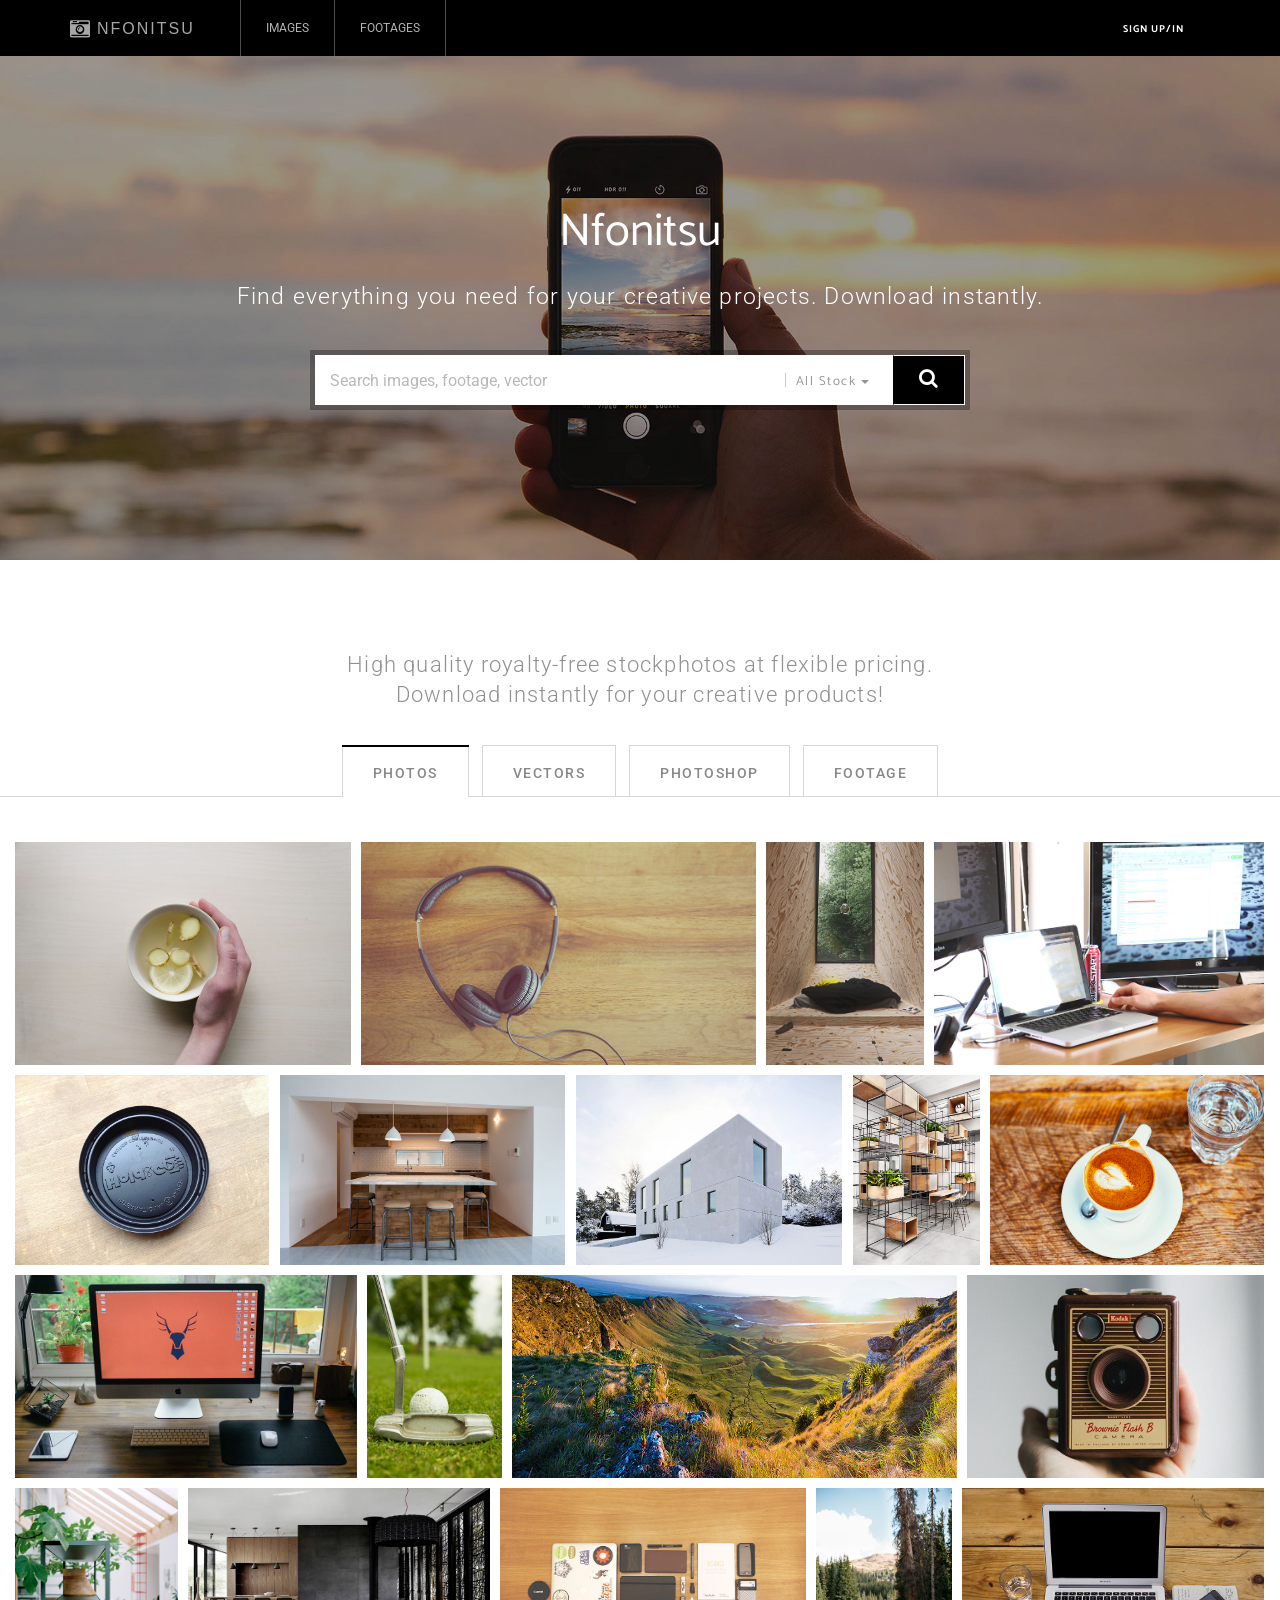
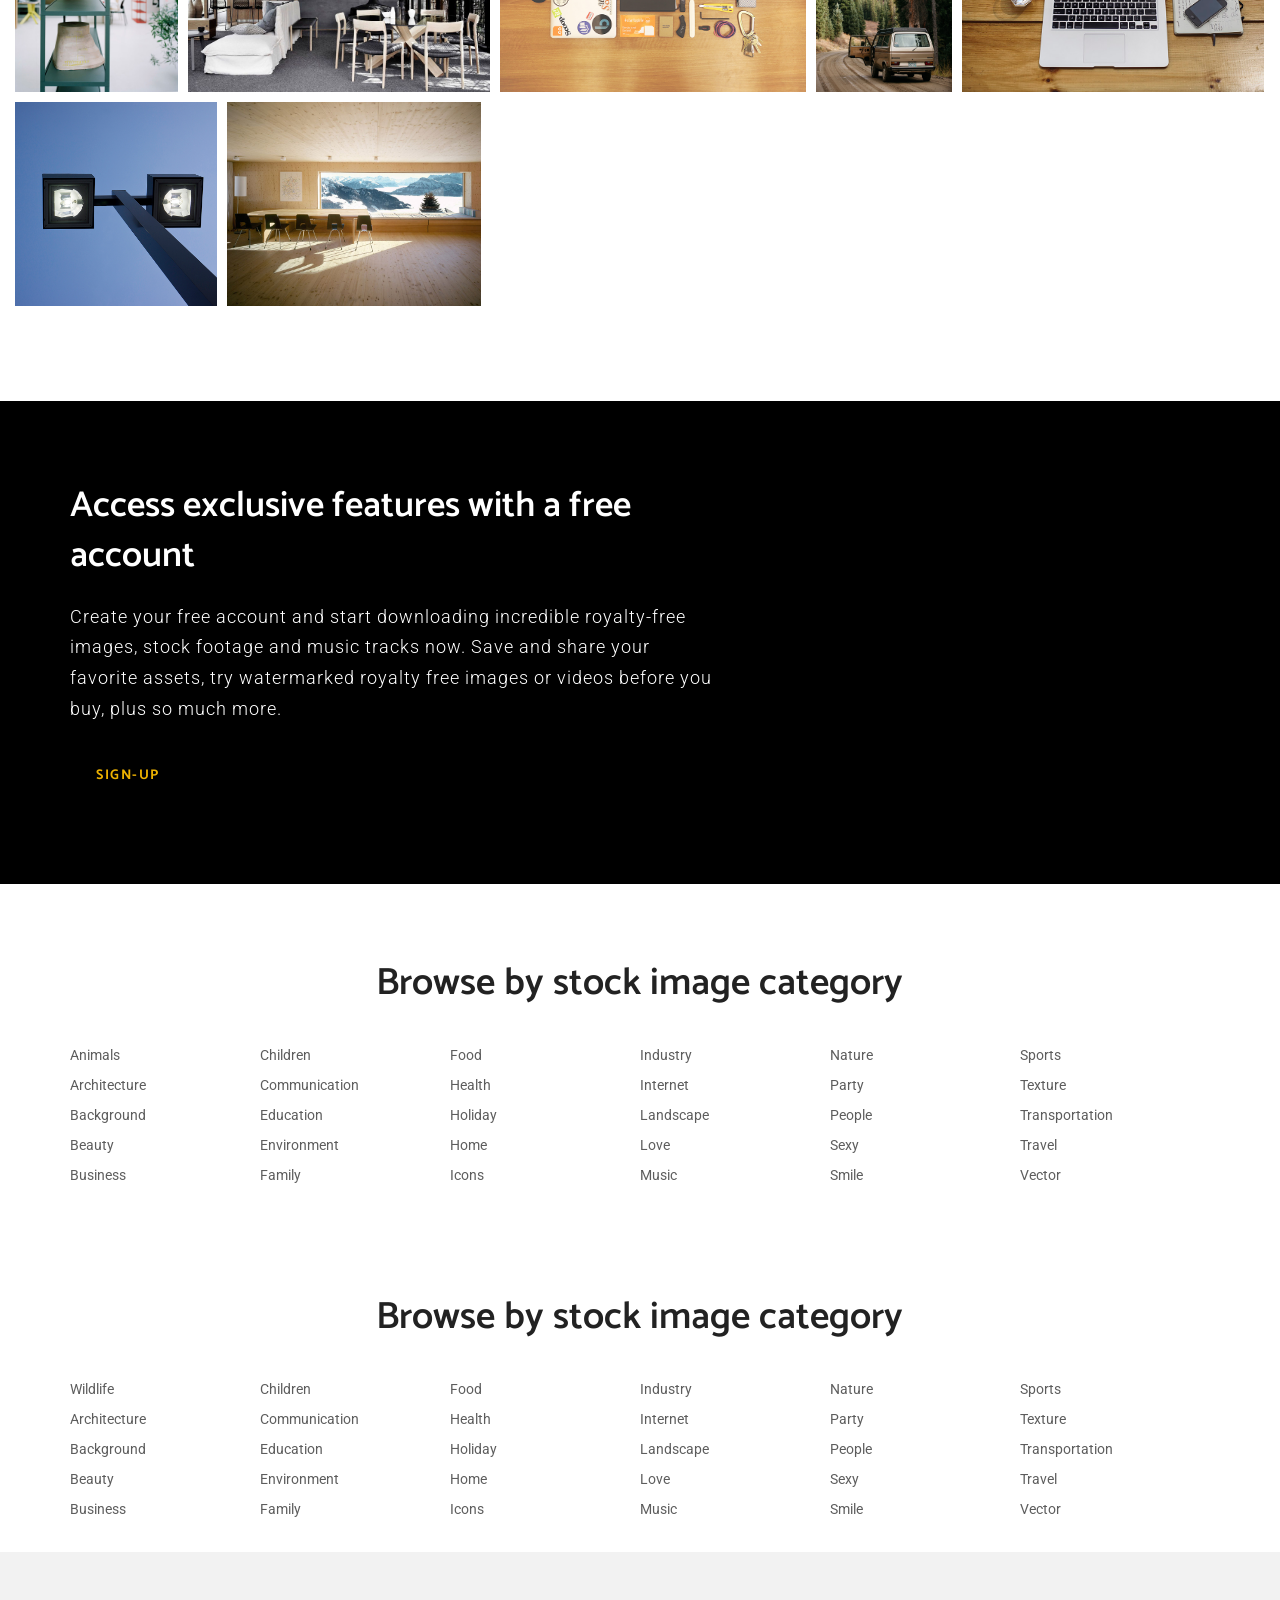
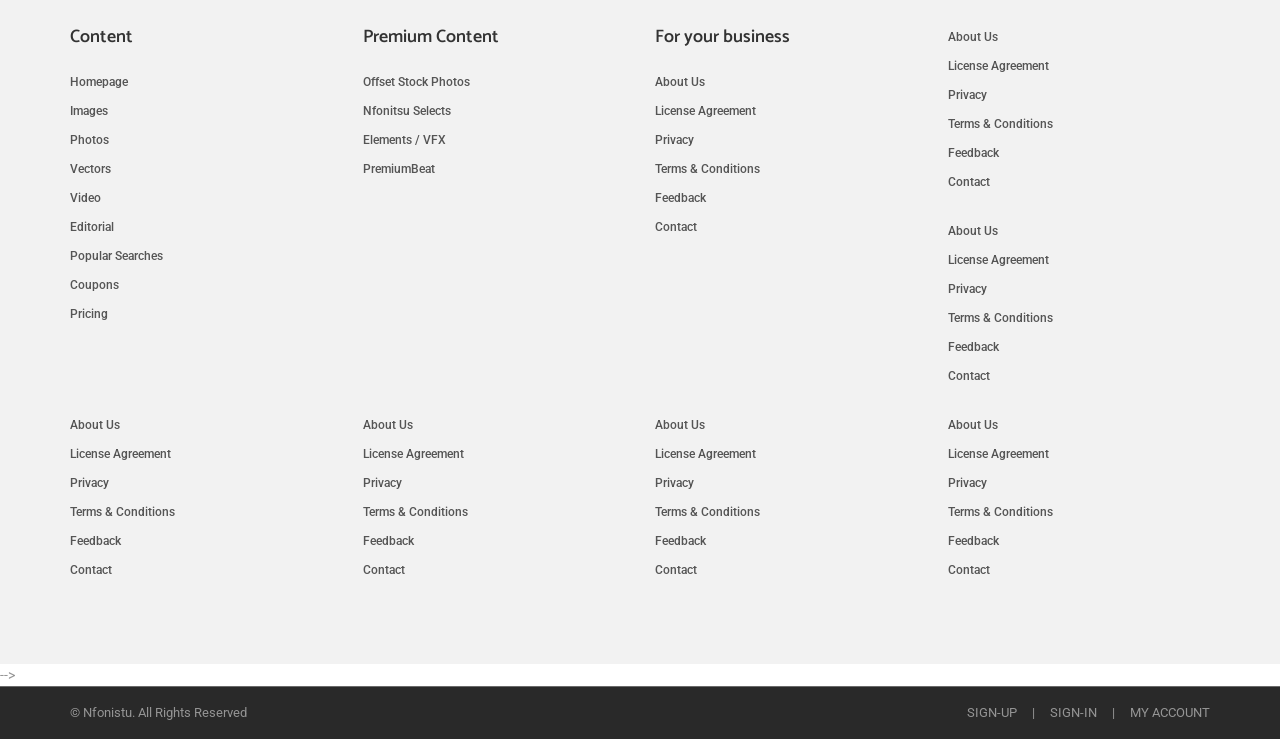
==== commit 06f080d8: "commit" ====
--- a/index.html
+++ b/index.html
@@ -3558,7 +3558,7 @@
         </div>
         <div class="container">
           <ul class="home-category-list clearfix mt-10">
-            <li><a href="#">Animals</a></li>
+            <li><a href="#">Wildlife</a></li>
             <li><a href="#">Children</a></li>
             <li><a href="#">Food</a></li>
             <li><a href="#">Industry</a></li>
